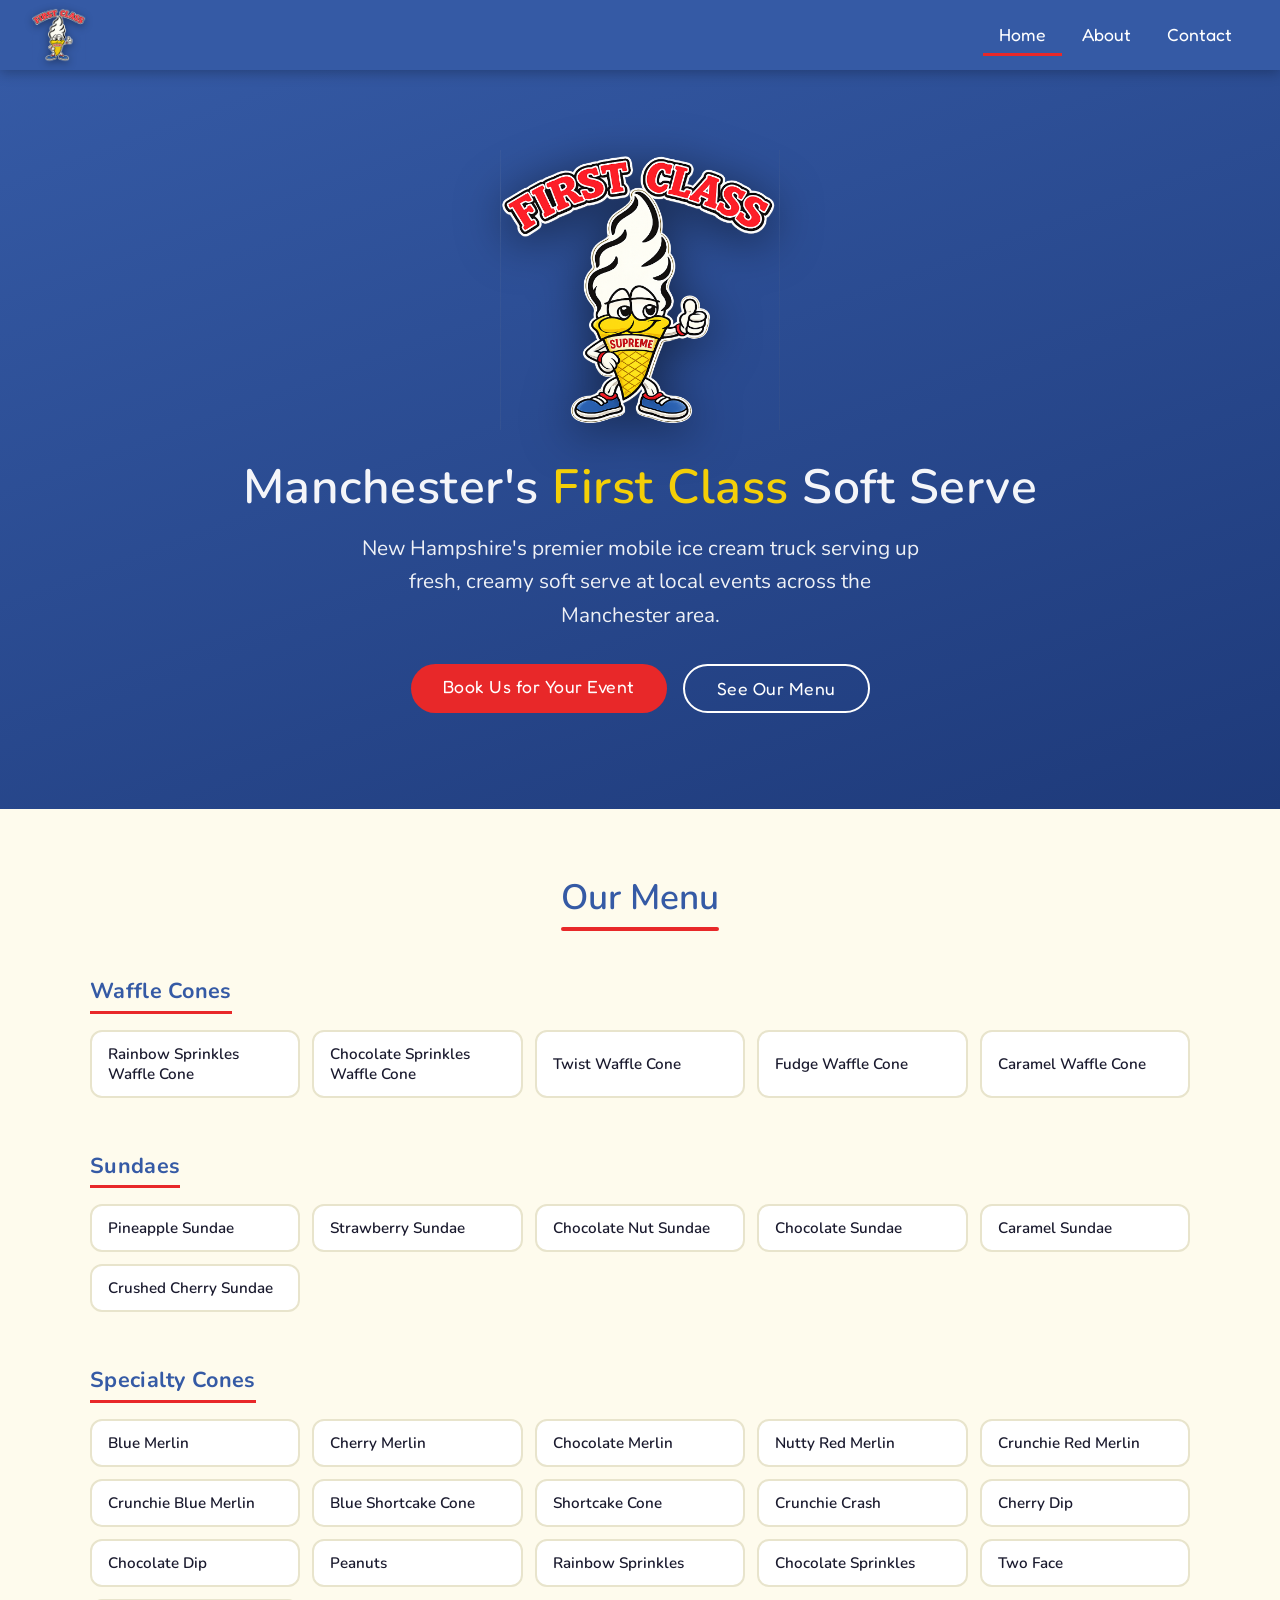
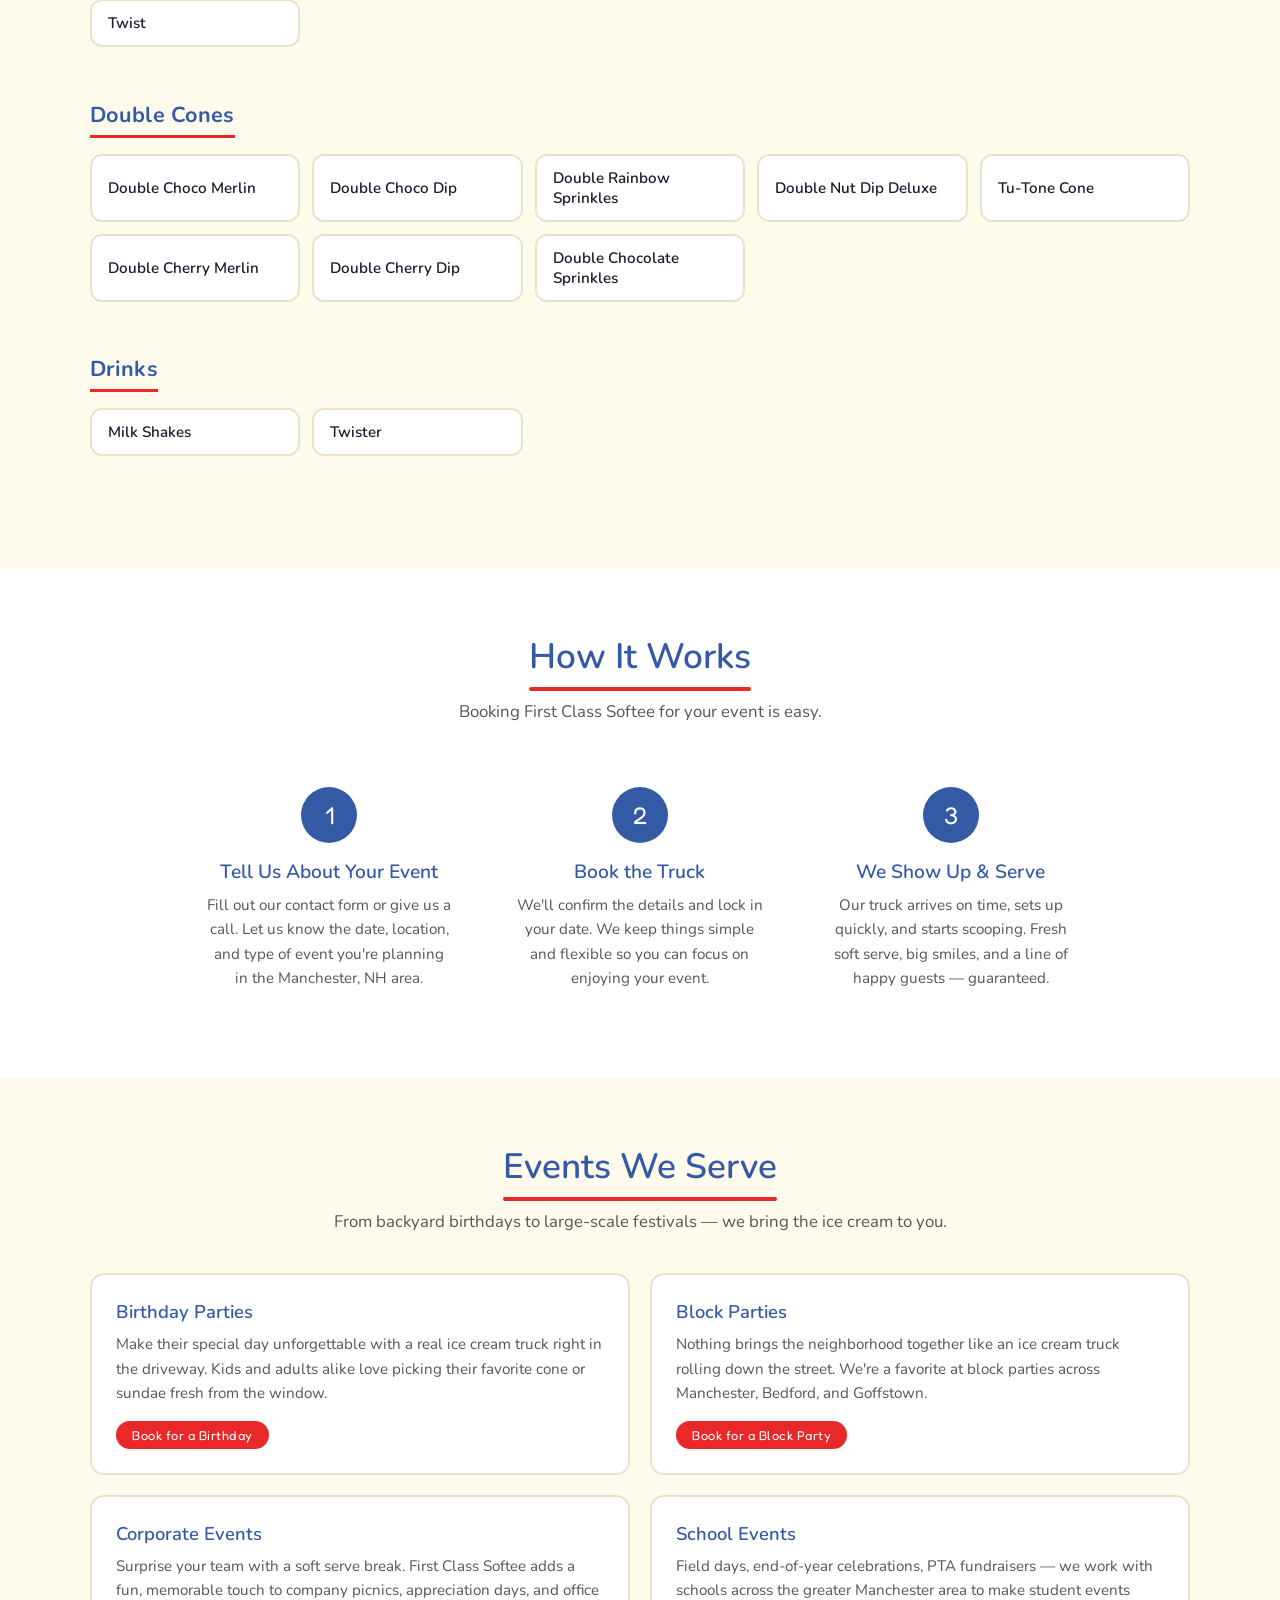
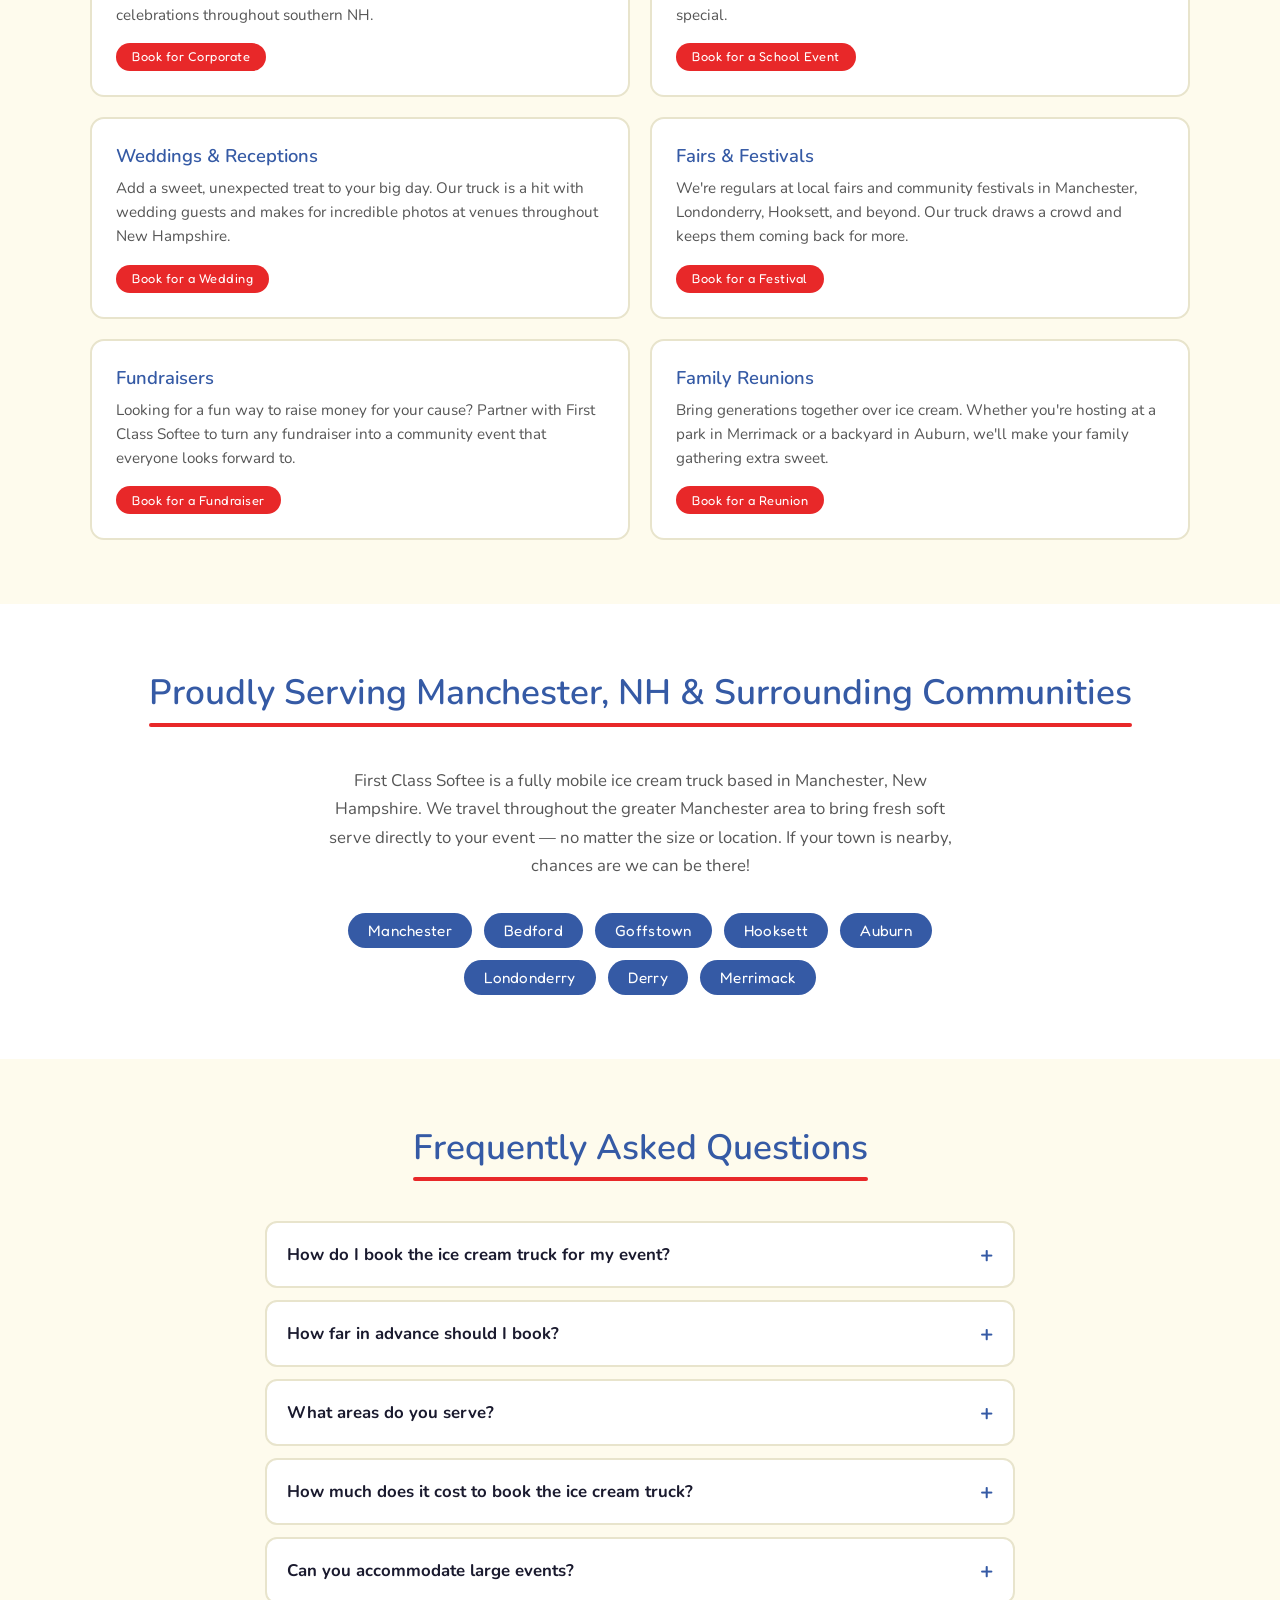
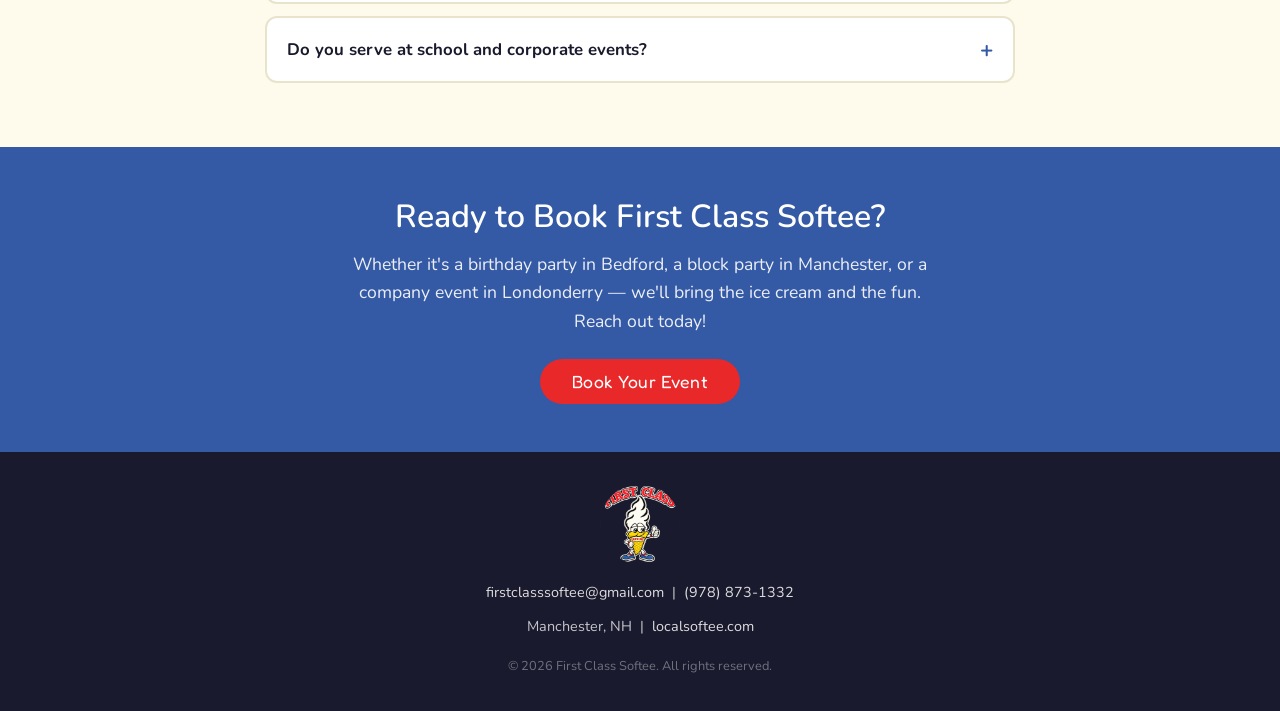
==== index.html @ a44d902f "Fixed div wave" ====
<!DOCTYPE html>
<html lang="en">
<head>
  <meta charset="UTF-8" />
  <meta name="viewport" content="width=device-width, initial-scale=1.0" />
  <title>First Class Softee | Ice Cream Truck for Events &mdash; Manchester, NH &amp; Surrounding Areas</title>
  <meta name="description" content="Book First Class Softee — Manchester NH's favorite mobile soft serve ice cream truck for birthday parties, weddings, corporate events &amp; more. Serving Manchester, Bedford, Londonderry, Hooksett, Goffstown &amp; surrounding NH communities." />

  <!-- Open Graph -->
  <meta property="og:title" content="First Class Softee | Local Ice Cream Truck — Manchester, NH" />
  <meta property="og:description" content="New Hampshire's premier mobile ice cream truck. Book us for birthdays, block parties, weddings, corporate events &amp; more across the greater Manchester area." />
  <meta property="og:image" content="UpdatedLogo.png" />
  <meta property="og:type" content="website" />

  <!-- Schema.org Structured Data -->
  <script type="application/ld+json">
  {
    "@context": "https://schema.org",
    "@type": "FoodEstablishment",
    "name": "First Class Softee",
    "description": "Mobile soft serve ice cream truck serving Manchester, NH and surrounding communities. Available for birthday parties, block parties, corporate events, weddings, school functions, fairs, and festivals.",
    "telephone": "+1-978-873-1332",
    "email": "firstclasssoftee@gmail.com",
    "url": "https://localsoftee.com",
    "image": "UpdatedLogo.png",
    "address": {
      "@type": "PostalAddress",
      "addressLocality": "Manchester",
      "addressRegion": "NH",
      "addressCountry": "US"
    },
    "areaServed": [
      { "@type": "City", "name": "Manchester, NH" },
      { "@type": "City", "name": "Bedford, NH" },
      { "@type": "City", "name": "Goffstown, NH" },
      { "@type": "City", "name": "Hooksett, NH" },
      { "@type": "City", "name": "Auburn, NH" },
      { "@type": "City", "name": "Londonderry, NH" },
      { "@type": "City", "name": "Derry, NH" },
      { "@type": "City", "name": "Merrimack, NH" }
    ],
    "servesCuisine": "Ice Cream, Soft Serve",
    "priceRange": "$$"
  }
  </script>

  <link rel="stylesheet" href="style.css" />
</head>
<body>

  <!-- NAV -->
  <nav>
    <a href="index.html" class="nav-brand">
      <img src="UpdatedLogo.png" alt="First Class Softee Logo" />
    </a>
    <ul class="nav-links">
      <li><a href="index.html" class="active">Home</a></li>
      <li><a href="about.html">About</a></li>
      <li><a href="contact.html">Contact</a></li>
    </ul>
  </nav>

  <!-- HERO -->
  <section class="hero">
    <img class="hero-logo" src="UpdatedLogo.png" alt="First Class Softee Mascot" />
    <h1>Manchester's <span>First Class</span> Soft Serve</h1>
    <p>New Hampshire's premier mobile ice cream truck serving up fresh, creamy soft serve at local events across the Manchester area.</p>
    <div class="hero-buttons">
      <a href="contact.html" class="btn btn-red">Book Us for Your Event</a>
      <a href="#menu" class="btn btn-outline">See Our Menu</a>
    </div>
  </section>


  <!-- MENU -->
  <section class="menu-section" id="menu">
    <div class="section-title">
      <h2>Our Menu</h2>
    </div>

    <div class="menu-categories">

      <!-- Waffle Cones -->
      <div class="menu-category">
        <h3>Waffle Cones</h3>
        <div class="menu-grid">
          <div class="menu-item">Rainbow Sprinkles Waffle Cone</div>
          <div class="menu-item">Chocolate Sprinkles Waffle Cone</div>
          <div class="menu-item">Twist Waffle Cone</div>
          <div class="menu-item">Fudge Waffle Cone</div>
          <div class="menu-item">Caramel Waffle Cone</div>
        </div>
      </div>

      <!-- Sundaes -->
      <div class="menu-category">
        <h3>Sundaes</h3>
        <div class="menu-grid">
          <div class="menu-item">Pineapple Sundae</div>
          <div class="menu-item">Strawberry Sundae</div>
          <div class="menu-item">Chocolate Nut Sundae</div>
          <div class="menu-item">Chocolate Sundae</div>
          <div class="menu-item">Caramel Sundae</div>
          <div class="menu-item">Crushed Cherry Sundae</div>
        </div>
      </div>

      <!-- Specialty Cones -->
      <div class="menu-category">
        <h3>Specialty Cones</h3>
        <div class="menu-grid">
          <div class="menu-item">Blue Merlin</div>
          <div class="menu-item">Cherry Merlin</div>
          <div class="menu-item">Chocolate Merlin</div>
          <div class="menu-item">Nutty Red Merlin</div>
          <div class="menu-item">Crunchie Red Merlin</div>
          <div class="menu-item">Crunchie Blue Merlin</div>
          <div class="menu-item">Blue Shortcake Cone</div>
          <div class="menu-item">Shortcake Cone</div>
          <div class="menu-item">Crunchie Crash</div>
          <div class="menu-item">Cherry Dip</div>
          <div class="menu-item">Chocolate Dip</div>
          <div class="menu-item">Peanuts</div>
          <div class="menu-item">Rainbow Sprinkles</div>
          <div class="menu-item">Chocolate Sprinkles</div>
          <div class="menu-item">Two Face</div>
          <div class="menu-item">Twist</div>
        </div>
      </div>

      <!-- Double Cones -->
      <div class="menu-category">
        <h3>Double Cones</h3>
        <div class="menu-grid">
          <div class="menu-item">Double Choco Merlin</div>
          <div class="menu-item">Double Choco Dip</div>
          <div class="menu-item">Double Rainbow Sprinkles</div>
          <div class="menu-item">Double Nut Dip Deluxe</div>
          <div class="menu-item">Tu-Tone Cone</div>
          <div class="menu-item">Double Cherry Merlin</div>
          <div class="menu-item">Double Cherry Dip</div>
          <div class="menu-item">Double Chocolate Sprinkles</div>
        </div>
      </div>

      <!-- Drinks -->
      <div class="menu-category">
        <h3>Drinks</h3>
        <div class="menu-grid">
          <div class="menu-item">Milk Shakes</div>
          <div class="menu-item">Twister</div>
        </div>
      </div>

    </div>
  </section>

  <!-- HOW IT WORKS -->
  <section class="how-it-works">
    <div class="section-title">
      <h2>How It Works</h2>
      <p>Booking First Class Softee for your event is easy.</p>
    </div>
    <div class="steps-grid">
      <div class="step">
        <div class="step-number">1</div>
        <h3>Tell Us About Your Event</h3>
        <p>Fill out our contact form or give us a call. Let us know the date, location, and type of event you're planning in the Manchester, NH area.</p>
      </div>
      <div class="step">
        <div class="step-number">2</div>
        <h3>Book the Truck</h3>
        <p>We'll confirm the details and lock in your date. We keep things simple and flexible so you can focus on enjoying your event.</p>
      </div>
      <div class="step">
        <div class="step-number">3</div>
        <h3>We Show Up &amp; Serve</h3>
        <p>Our truck arrives on time, sets up quickly, and starts scooping. Fresh soft serve, big smiles, and a line of happy guests &mdash; guaranteed.</p>
      </div>
    </div>
  </section>

  <!-- EVENTS WE SERVE -->
  <section class="events-section">
    <div class="section-title">
      <h2>Events We Serve</h2>
      <p>From backyard birthdays to large-scale festivals &mdash; we bring the ice cream to you.</p>
    </div>
    <div class="events-grid">

      <div class="event-card">
        <h3>Birthday Parties</h3>
        <p>Make their special day unforgettable with a real ice cream truck right in the driveway. Kids and adults alike love picking their favorite cone or sundae fresh from the window.</p>
        <a href="contact.html" class="btn btn-red">Book for a Birthday</a>
      </div>

      <div class="event-card">
        <h3>Block Parties</h3>
        <p>Nothing brings the neighborhood together like an ice cream truck rolling down the street. We're a favorite at block parties across Manchester, Bedford, and Goffstown.</p>
        <a href="contact.html" class="btn btn-red">Book for a Block Party</a>
      </div>

      <div class="event-card">
        <h3>Corporate Events</h3>
        <p>Surprise your team with a soft serve break. First Class Softee adds a fun, memorable touch to company picnics, appreciation days, and office celebrations throughout southern NH.</p>
        <a href="contact.html" class="btn btn-red">Book for Corporate</a>
      </div>

      <div class="event-card">
        <h3>School Events</h3>
        <p>Field days, end-of-year celebrations, PTA fundraisers &mdash; we work with schools across the greater Manchester area to make student events special.</p>
        <a href="contact.html" class="btn btn-red">Book for a School Event</a>
      </div>

      <div class="event-card">
        <h3>Weddings &amp; Receptions</h3>
        <p>Add a sweet, unexpected treat to your big day. Our truck is a hit with wedding guests and makes for incredible photos at venues throughout New Hampshire.</p>
        <a href="contact.html" class="btn btn-red">Book for a Wedding</a>
      </div>

      <div class="event-card">
        <h3>Fairs &amp; Festivals</h3>
        <p>We're regulars at local fairs and community festivals in Manchester, Londonderry, Hooksett, and beyond. Our truck draws a crowd and keeps them coming back for more.</p>
        <a href="contact.html" class="btn btn-red">Book for a Festival</a>
      </div>

      <div class="event-card">
        <h3>Fundraisers</h3>
        <p>Looking for a fun way to raise money for your cause? Partner with First Class Softee to turn any fundraiser into a community event that everyone looks forward to.</p>
        <a href="contact.html" class="btn btn-red">Book for a Fundraiser</a>
      </div>

      <div class="event-card">
        <h3>Family Reunions</h3>
        <p>Bring generations together over ice cream. Whether you're hosting at a park in Merrimack or a backyard in Auburn, we'll make your family gathering extra sweet.</p>
        <a href="contact.html" class="btn btn-red">Book for a Reunion</a>
      </div>

    </div>
  </section>

  <!-- SERVICE AREA -->
  <section class="service-area">
    <div class="section-title">
      <h2>Proudly Serving Manchester, NH &amp; Surrounding Communities</h2>
    </div>
    <p>First Class Softee is a fully mobile ice cream truck based in Manchester, New Hampshire. We travel throughout the greater Manchester area to bring fresh soft serve directly to your event &mdash; no matter the size or location. If your town is nearby, chances are we can be there!</p>
    <div class="area-badges">
      <span class="area-badge">Manchester</span>
      <span class="area-badge">Bedford</span>
      <span class="area-badge">Goffstown</span>
      <span class="area-badge">Hooksett</span>
      <span class="area-badge">Auburn</span>
      <span class="area-badge">Londonderry</span>
      <span class="area-badge">Derry</span>
      <span class="area-badge">Merrimack</span>
    </div>
  </section>

  <!-- FAQ -->
  <section class="faq-section">
    <div class="section-title">
      <h2>Frequently Asked Questions</h2>
    </div>
    <div class="faq-list">

      <div class="faq-item">
        <button class="faq-question">How do I book the ice cream truck for my event?</button>
        <div class="faq-answer">
          <p>Just fill out our <a href="contact.html">contact form</a> or call us at <a href="tel:9788731332">(978) 873-1332</a>. Let us know the date, time, location, and expected number of guests, and we'll get back to you to confirm the details. It's that easy!</p>
        </div>
      </div>

      <div class="faq-item">
        <button class="faq-question">How far in advance should I book?</button>
        <div class="faq-answer">
          <p>We recommend booking at least 2&ndash;3 weeks in advance, especially during the busy summer season. Popular dates fill up fast in the Manchester area, so the earlier you reach out, the better your chances of locking in your preferred date.</p>
        </div>
      </div>

      <div class="faq-item">
        <button class="faq-question">What areas do you serve?</button>
        <div class="faq-answer">
          <p>We're based in Manchester, NH and serve the surrounding communities including Bedford, Goffstown, Hooksett, Auburn, Londonderry, Derry, and Merrimack. If your town isn't listed, reach out anyway &mdash; we're happy to discuss travel for your event.</p>
        </div>
      </div>

      <div class="faq-item">
        <button class="faq-question">How much does it cost to book the ice cream truck?</button>
        <div class="faq-answer">
          <p>Pricing depends on the type of event, number of guests, and location. Contact us with your event details and we'll provide a clear, upfront quote. We work with all kinds of budgets and event sizes.</p>
        </div>
      </div>

      <div class="faq-item">
        <button class="faq-question">Can you accommodate large events?</button>
        <div class="faq-answer">
          <p>Absolutely! We've served everything from small backyard birthday parties to large community festivals with hundreds of guests. Let us know your expected headcount and we'll make sure everyone gets their ice cream.</p>
        </div>
      </div>

      <div class="faq-item">
        <button class="faq-question">Do you serve at school and corporate events?</button>
        <div class="faq-answer">
          <p>Yes! We love working with schools for field days, end-of-year celebrations, and fundraisers. For corporate events, we're a popular choice for company picnics, employee appreciation days, and team-building events across the greater Manchester, NH area.</p>
        </div>
      </div>

    </div>
  </section>

  <!-- INFO STRIP -->
  <div class="info-strip">
    <h2>Ready to Book First Class Softee?</h2>
    <p>Whether it's a birthday party in Bedford, a block party in Manchester, or a company event in Londonderry &mdash; we'll bring the ice cream and the fun. Reach out today!</p>
    <a href="contact.html" class="btn btn-red">Book Your Event</a>
  </div>

  <!-- FOOTER -->
  <footer>
    <img class="footer-logo" src="UpdatedLogo.png" alt="First Class Softee" />
    <p>
      <a href="mailto:firstclasssoftee@gmail.com">firstclasssoftee@gmail.com</a> &nbsp;|&nbsp;
      <a href="tel:9788731332">(978) 873-1332</a>
    </p>
    <p style="margin-top:0.5rem;">Manchester, NH &nbsp;|&nbsp; <a href="http://localsoftee.com">localsoftee.com</a></p>
    <p style="margin-top:1rem; font-size:0.8rem; opacity:0.5;">&copy; 2026 First Class Softee. All rights reserved.</p>
  </footer>

  <script>
    document.querySelectorAll('.faq-question').forEach(function(btn) {
      btn.addEventListener('click', function() {
        var item = btn.parentElement;
        item.classList.toggle('open');
      });
    });
  </script>

</body>
</html>
---- style.css ----
/* =============================================
   FIRST CLASS SOFTEE â Global Styles
   Colors: Cream #fefbed | Red #e82829 | Blue #355aa5
   ============================================= */

@import url('https://fonts.googleapis.com/css2?family=Fredoka+One&family=Nunito:wght@400;600;700;800&display=swap');

*, *::before, *::after {
  box-sizing: border-box;
  margin: 0;
  padding: 0;
}

:root {
  --cream: #fefbed;
  --red:   #e82829;
  --blue:  #355aa5;
  --dark:  #1a1a2e;
  --white: #ffffff;
}

html {
  scroll-behavior: smooth;
}

body {
  background-color: var(--cream);
  font-family: 'Nunito', sans-serif;
  color: var(--dark);
  min-height: 100vh;
  display: flex;
  flex-direction: column;
}

h1, h2, h3, .nav-brand {
  font-family: 'Nunito', sans-serif;
  font-weight: 600;
}

a {
  text-decoration: none;
  color: inherit;
}

img {
  display: block;
  max-width: 100%;
}

/* =============================================
   NAV
   ============================================= */

nav {
  position: sticky;
  top: 0;
  z-index: 100;
  background: var(--blue);
  display: flex;
  align-items: center;
  justify-content: space-between;
  padding: 0 2rem;
  height: 70px;
  box-shadow: 0 3px 12px rgba(0,0,0,0.25);
}

.nav-brand {
  display: flex;
  align-items: center;
  gap: 0.75rem;
  color: var(--white);
  font-size: 1.5rem;
  letter-spacing: 0.5px;
}

.nav-brand img {
  height: 54px;
  width: auto;
  filter: drop-shadow(0 2px 4px rgba(0,0,0,0.4));
}

.nav-links {
  display: flex;
  list-style: none;
  gap: 0.25rem;
}

.nav-links a {
  color: var(--white);
  font-family: 'Fredoka One', cursive;
  font-size: 1.1rem;
  padding: 0.5rem 1rem;
  border-bottom: 3px solid transparent;
  transition: border-color 0.2s;
}

.nav-links a:hover,
.nav-links a.active {
  border-bottom-color: var(--red);
}

/* =============================================
   HERO
   ============================================= */

.hero {
  background: linear-gradient(160deg, var(--blue) 0%, #1e3a7a 100%);
  position: relative;
  overflow: hidden;
  display: flex;
  flex-direction: column;
  align-items: center;
  justify-content: center;
  text-align: center;
  padding: 5rem 2rem 6rem;
  color: var(--white);
}


.hero-logo {
  width: min(280px, 60vw);
  filter: drop-shadow(0 8px 24px rgba(0,0,0,0.5));
  margin-bottom: 1.5rem;
  position: relative;
  z-index: 1;
  animation: float 3.5s ease-in-out infinite;
}

@keyframes float {
  0%, 100% { transform: translateY(0); }
  50%       { transform: translateY(-12px); }
}

.hero h1 {
  font-size: clamp(1.8rem, 5vw, 3rem);
  letter-spacing: 0.5px;
  margin-bottom: 0.75rem;
  position: relative;
  z-index: 1;
  opacity: 0.95;
}

.hero h1 span {
  color: #ffd700;
}

.hero p {
  font-size: clamp(1rem, 2.5vw, 1.3rem);
  max-width: 560px;
  line-height: 1.6;
  opacity: 0.92;
  margin-bottom: 2rem;
  position: relative;
  z-index: 1;
}

.hero-buttons {
  display: flex;
  gap: 1rem;
  flex-wrap: wrap;
  justify-content: center;
  position: relative;
  z-index: 1;
}

.btn {
  display: inline-block;
  font-family: 'Fredoka One', cursive;
  font-size: 1.1rem;
  padding: 0.75rem 2rem;
  border-radius: 50px;
  border: none;
  cursor: pointer;
  transition: transform 0.15s, box-shadow 0.15s;
  letter-spacing: 0.5px;
}

.btn:hover {
  transform: translateY(-2px);
  box-shadow: 0 6px 20px rgba(0,0,0,0.25);
}

.btn-red {
  background: var(--red);
  color: var(--white);
}

.btn-outline {
  background: transparent;
  color: var(--white);
  border: 2.5px solid var(--white);
}

.btn-outline:hover {
  background: rgba(255,255,255,0.15);
}

/* Wave divider */
.wave {
  display: block;
  width: 100%;
  overflow: hidden;
  line-height: 0;
  margin-top: -1px;
}

.wave svg {
  display: block;
  width: 100%;
  height: 60px;
}

/* =============================================
   SECTION TITLES
   ============================================= */

.section-title {
  text-align: center;
  margin-bottom: 2.5rem;
}

.section-title h2 {
  font-size: clamp(1.6rem, 3.5vw, 2.2rem);
  color: var(--blue);
  display: inline-block;
  position: relative;
}

.section-title h2::after {
  content: '';
  display: block;
  height: 4px;
  border-radius: 2px;
  background: var(--red);
  margin-top: 0.4rem;
}

.section-title p {
  color: #555;
  margin-top: 0.6rem;
  font-size: 1.05rem;
}

/* =============================================
   MENU SECTION
   ============================================= */

.menu-section {
  padding: 4rem 2rem;
  background: var(--cream);
}

.menu-categories {
  max-width: 1100px;
  margin: 0 auto;
}

.menu-category {
  margin-bottom: 3rem;
}

.menu-category h3 {
  font-family: 'Nunito', sans-serif;
  font-weight: 700;
  font-size: 1.35rem;
  color: var(--blue);
  display: inline-block;
  padding: 0.3rem 0;
  margin-bottom: 1rem;
  letter-spacing: 0.3px;
  border-bottom: 3px solid var(--red);
}

.menu-grid {
  display: grid;
  grid-template-columns: repeat(auto-fill, minmax(180px, 1fr));
  gap: 0.75rem;
}

.menu-item {
  background: var(--white);
  border: 2px solid #e8e4cc;
  border-radius: 12px;
  padding: 0.75rem 1rem;
  font-weight: 600;
  font-size: 0.95rem;
  color: var(--dark);
  transition: border-color 0.2s, transform 0.2s;
  display: flex;
  align-items: center;
  gap: 0.5rem;
}

.menu-item:hover {
  border-color: var(--blue);
  transform: translateY(-2px);
}


/* =============================================
   INFO STRIP
   ============================================= */

.info-strip {
  background: var(--blue);
  color: var(--white);
  text-align: center;
  padding: 3rem 2rem;
}

.info-strip h2 {
  font-size: clamp(1.4rem, 3.5vw, 2rem);
  font-weight: 600;
  margin-bottom: 0.75rem;
}

.info-strip p {
  font-size: 1.1rem;
  opacity: 0.9;
  max-width: 600px;
  margin: 0 auto 1.5rem;
  line-height: 1.6;
}

/* =============================================
   ABOUT PAGE
   ============================================= */

.page-hero {
  background: linear-gradient(135deg, var(--blue) 0%, #1e3a7a 100%);
  color: var(--white);
  text-align: center;
  padding: 4rem 2rem 5rem;
  position: relative;
  overflow: hidden;
}


.page-hero h1 {
  font-size: clamp(1.8rem, 4.5vw, 2.6rem);
  font-weight: 600;
  position: relative;
  z-index: 1;
}

.page-hero p {
  font-size: 1.1rem;
  opacity: 0.88;
  margin-top: 0.5rem;
  position: relative;
  z-index: 1;
}

.about-section {
  padding: 4rem 2rem;
  max-width: 900px;
  margin: 0 auto;
}

.about-grid {
  display: grid;
  grid-template-columns: 1fr 1fr;
  gap: 3rem;
  align-items: start;
}

.about-text h2 {
  font-size: 2rem;
  color: var(--blue);
  margin-bottom: 1rem;
}

.about-text p {
  line-height: 1.8;
  color: #444;
  margin-bottom: 1rem;
  font-size: 1.05rem;
}

.about-mascot {
  display: flex;
  flex-direction: column;
  align-items: center;
  gap: 1rem;
}

.about-mascot img {
  width: 220px;
  filter: drop-shadow(0 8px 20px rgba(0,0,0,0.15));
}

.badge-list {
  list-style: none;
  display: flex;
  flex-direction: column;
  gap: 0.75rem;
  width: 100%;
}

.badge-list li {
  padding: 0.3rem 0;
  font-weight: 600;
  font-size: 0.95rem;
  color: #444;
}

/* =============================================
   CONTACT PAGE
   ============================================= */

.contact-section {
  padding: 4rem 2rem;
  max-width: 700px;
  margin: 0 auto;
}

.contact-info-cards {
  display: grid;
  grid-template-columns: repeat(auto-fill, minmax(200px, 1fr));
  gap: 1rem;
  margin-bottom: 3rem;
}

.info-card {
  background: var(--white);
  border: 2px solid #e8e4cc;
  border-radius: 14px;
  padding: 1.25rem 1rem;
  text-align: center;
  transition: border-color 0.2s;
}

.info-card:hover {
  border-color: var(--blue);
}

.info-card .icon {
  display: flex;
  justify-content: center;
  margin-bottom: 0.5rem;
}

.info-card .icon svg {
  width: 28px;
  height: 28px;
  stroke: var(--blue);
}

.info-card h3 {
  font-family: 'Fredoka One', cursive;
  color: var(--blue);
  font-size: 1.1rem;
  margin-bottom: 0.25rem;
}

.info-card p, .info-card a {
  font-size: 0.95rem;
  color: #444;
  word-break: break-all;
}

.info-card a:hover {
  color: var(--red);
}

/* Form */

.contact-form-wrapper h2 {
  font-size: 1.8rem;
  color: var(--blue);
  margin-bottom: 0.25rem;
}

.contact-form-wrapper > p {
  color: #555;
  margin-bottom: 1.5rem;
}

.contact-form {
  display: flex;
  flex-direction: column;
  gap: 1rem;
}

.form-row {
  display: grid;
  grid-template-columns: 1fr 1fr;
  gap: 1rem;
}

.form-group {
  display: flex;
  flex-direction: column;
  gap: 0.35rem;
}

.form-group label {
  font-weight: 600;
  font-size: 0.9rem;
  color: var(--dark);
}

.form-group input,
.form-group select,
.form-group textarea {
  font-family: 'Nunito', sans-serif;
  font-size: 1rem;
  padding: 0.7rem 1rem;
  border: 2px solid #ddd;
  border-radius: 10px;
  background: var(--white);
  color: var(--dark);
  outline: none;
  transition: border-color 0.2s;
  width: 100%;
}

.form-group input:focus,
.form-group select:focus,
.form-group textarea:focus {
  border-color: var(--blue);
}

.form-group textarea {
  resize: vertical;
  min-height: 130px;
}

.btn-submit {
  background: var(--red);
  color: var(--white);
  font-family: 'Fredoka One', cursive;
  font-size: 1.2rem;
  padding: 0.85rem;
  border: none;
  border-radius: 50px;
  cursor: pointer;
  transition: background 0.2s, transform 0.15s;
  margin-top: 0.5rem;
}

.btn-submit:hover {
  background: #c41f20;
  transform: translateY(-2px);
}

.form-success {
  display: none;
  background: #d4edda;
  border: 2px solid #28a745;
  border-radius: 12px;
  padding: 1.25rem;
  text-align: center;
  color: #155724;
  font-weight: 600;
  font-size: 1.05rem;
  margin-top: 1rem;
}

/* =============================================
   HOW IT WORKS
   ============================================= */

.how-it-works {
  padding: 4rem 2rem;
  background: var(--white);
}

.steps-grid {
  display: grid;
  grid-template-columns: repeat(3, 1fr);
  gap: 2rem;
  max-width: 900px;
  margin: 0 auto;
}

.step {
  text-align: center;
  padding: 1.5rem 1rem;
}

.step-number {
  display: inline-flex;
  align-items: center;
  justify-content: center;
  width: 56px;
  height: 56px;
  border-radius: 50%;
  background: var(--blue);
  color: var(--white);
  font-family: 'Fredoka One', cursive;
  font-size: 1.5rem;
  margin-bottom: 1rem;
}

.step h3 {
  font-size: 1.2rem;
  color: var(--blue);
  margin-bottom: 0.5rem;
}

.step p {
  font-size: 0.95rem;
  color: #555;
  line-height: 1.6;
}

/* =============================================
   EVENTS WE SERVE
   ============================================= */

.events-section {
  padding: 4rem 2rem;
  background: var(--cream);
}

.events-grid {
  display: grid;
  grid-template-columns: repeat(2, 1fr);
  gap: 1.25rem;
  max-width: 1100px;
  margin: 0 auto;
}

.event-card {
  background: var(--white);
  border: 2px solid #e8e4cc;
  border-radius: 14px;
  padding: 1.5rem;
  transition: border-color 0.2s, transform 0.2s;
}

.event-card:hover {
  border-color: var(--blue);
  transform: translateY(-3px);
}

.event-card h3 {
  font-size: 1.15rem;
  color: var(--blue);
  margin-bottom: 0.5rem;
}

.event-card p {
  font-size: 0.95rem;
  color: #555;
  line-height: 1.6;
  margin-bottom: 1rem;
}

.event-card .btn {
  font-size: 0.8rem;
  padding: 0.4rem 1rem;
}

/* =============================================
   SERVICE AREA
   ============================================= */

.service-area {
  padding: 4rem 2rem;
  background: var(--white);
  text-align: center;
}

.service-area > p {
  max-width: 650px;
  margin: 0 auto 2rem;
  font-size: 1.05rem;
  color: #555;
  line-height: 1.7;
}

.area-badges {
  display: flex;
  flex-wrap: wrap;
  justify-content: center;
  gap: 0.75rem;
  max-width: 700px;
  margin: 0 auto;
}

.area-badge {
  background: var(--blue);
  color: var(--white);
  font-family: 'Fredoka One', cursive;
  font-size: 0.95rem;
  padding: 0.5rem 1.25rem;
  border-radius: 50px;
  letter-spacing: 0.3px;
}

/* =============================================
   FAQ SECTION
   ============================================= */

.faq-section {
  padding: 4rem 2rem;
  background: var(--cream);
}

.faq-list {
  max-width: 750px;
  margin: 0 auto;
  display: flex;
  flex-direction: column;
  gap: 0.75rem;
}

.faq-item {
  background: var(--white);
  border: 2px solid #e8e4cc;
  border-radius: 12px;
  overflow: hidden;
  transition: border-color 0.2s;
}

.faq-item:hover {
  border-color: var(--blue);
}

.faq-question {
  display: flex;
  align-items: center;
  justify-content: space-between;
  padding: 1rem 1.25rem;
  cursor: pointer;
  font-weight: 700;
  font-size: 1.05rem;
  color: var(--dark);
  background: none;
  border: none;
  width: 100%;
  text-align: left;
  font-family: 'Nunito', sans-serif;
}

.faq-question::after {
  content: '+';
  font-size: 1.4rem;
  font-weight: 700;
  color: var(--blue);
  transition: transform 0.2s;
  flex-shrink: 0;
  margin-left: 1rem;
}

.faq-item.open .faq-question::after {
  content: '\2212';
}

.faq-answer {
  max-height: 0;
  overflow: hidden;
  transition: max-height 0.3s ease, padding 0.3s ease;
}

.faq-item.open .faq-answer {
  max-height: 300px;
}

.faq-answer p {
  padding: 0 1.25rem 1.25rem;
  font-size: 0.95rem;
  color: #555;
  line-height: 1.7;
}

/* =============================================
   VALUES GRID (About page)
   ============================================= */

.values-section {
  padding: 4rem 2rem;
  background: var(--white);
}

.values-grid {
  display: grid;
  grid-template-columns: repeat(auto-fill, minmax(220px, 1fr));
  gap: 1.25rem;
  max-width: 1000px;
  margin: 0 auto;
}

.value-card {
  background: var(--cream);
  border: 2px solid #e8e4cc;
  border-radius: 14px;
  padding: 1.5rem;
  text-align: center;
  transition: border-color 0.2s;
}

.value-card:hover {
  border-color: var(--blue);
}

.value-card h3 {
  font-size: 1.1rem;
  color: var(--blue);
  margin-bottom: 0.5rem;
}

.value-card p {
  font-size: 0.95rem;
  color: #555;
  line-height: 1.6;
}

/* =============================================
   FOOTER
   ============================================= */

footer {
  margin-top: auto;
  background: var(--dark);
  color: rgba(255,255,255,0.75);
  text-align: center;
  padding: 2rem 1.5rem;
  font-size: 0.9rem;
  line-height: 1.8;
}

footer a {
  color: rgba(255,255,255,0.85);
}

footer a:hover {
  color: var(--white);
}

footer .footer-logo {
  height: 80px;
  width: 80px;
  margin: 0 auto 1rem;
  border-radius: 50%;
  object-fit: cover;
}

/* =============================================
   RESPONSIVE
   ============================================= */

@media (max-width: 650px) {
  .nav-links a { font-size: 0.95rem; padding: 0.4rem 0.7rem; }
  .about-grid  { grid-template-columns: 1fr; }
  .form-row    { grid-template-columns: 1fr; }
  .about-mascot { order: -1; }
  .steps-grid  { grid-template-columns: 1fr; gap: 1rem; }
  .events-grid { grid-template-columns: 1fr; }
  .values-grid { grid-template-columns: 1fr; }
}
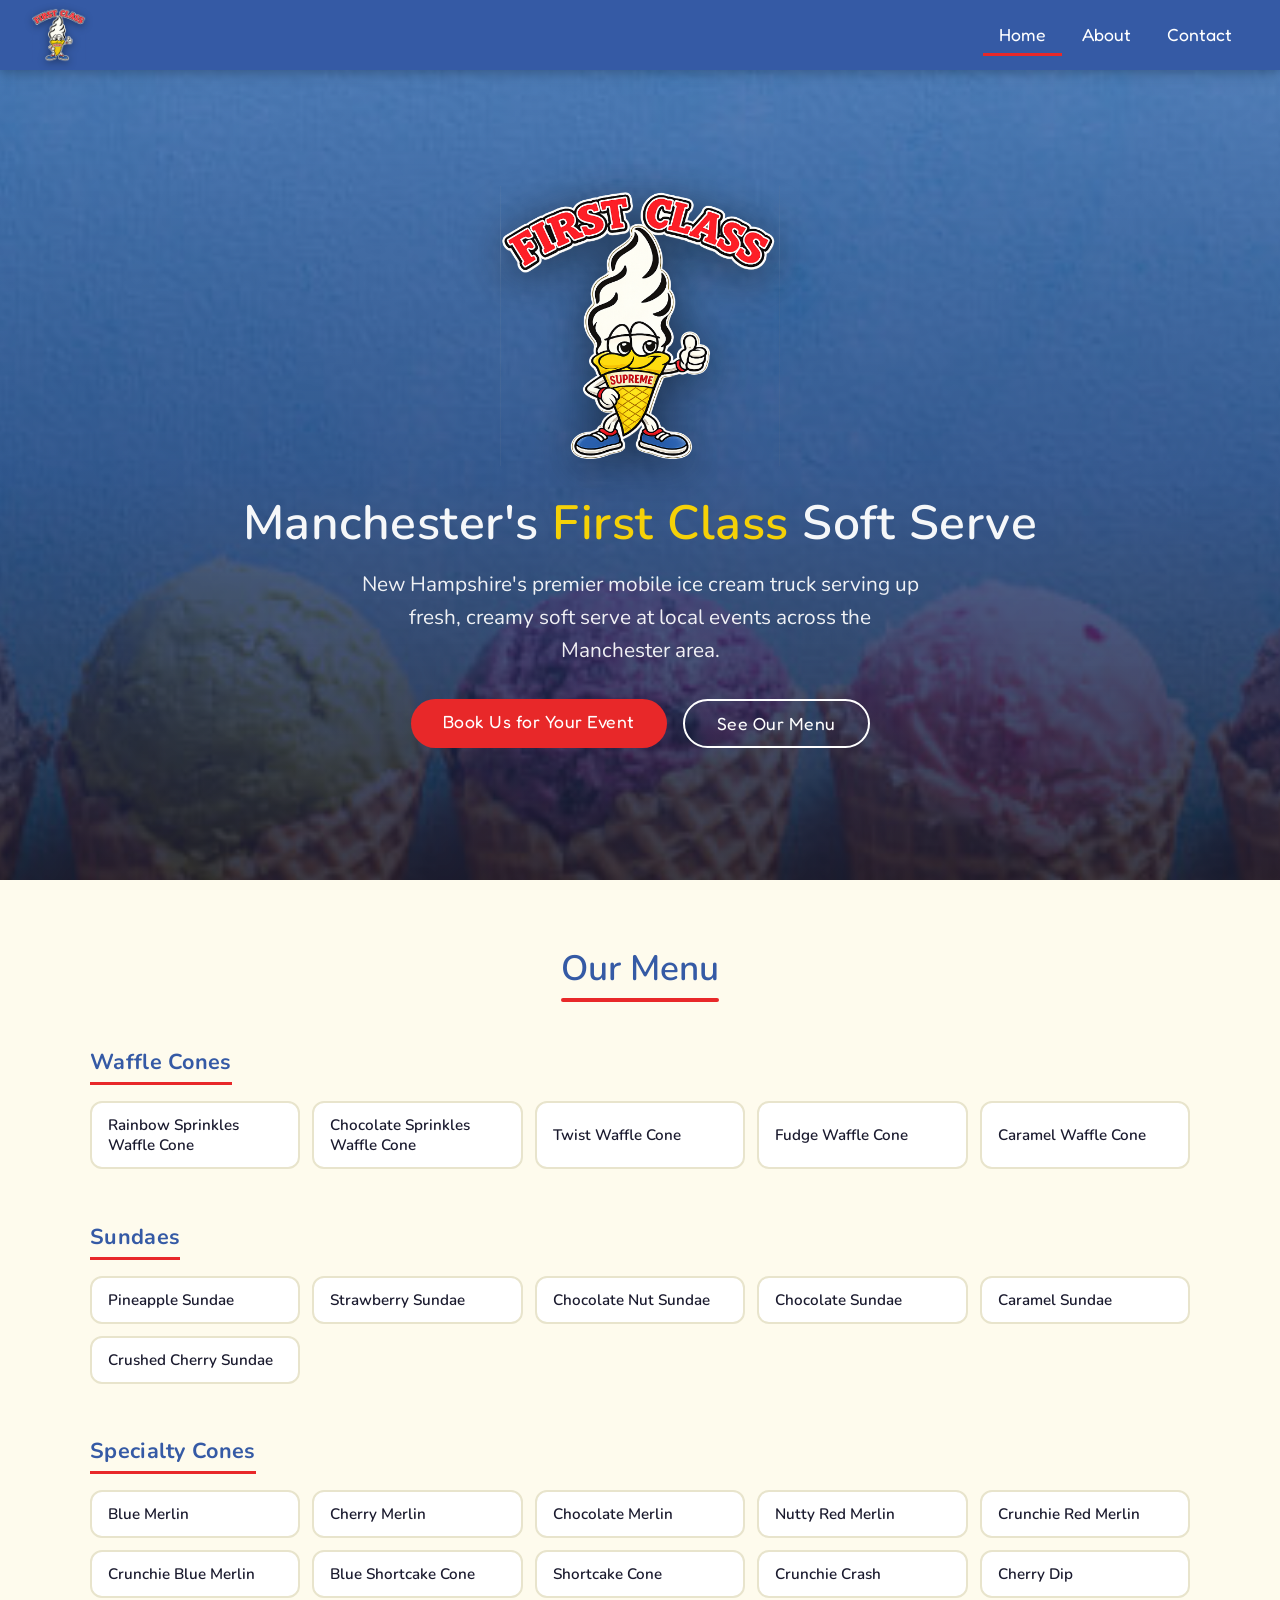
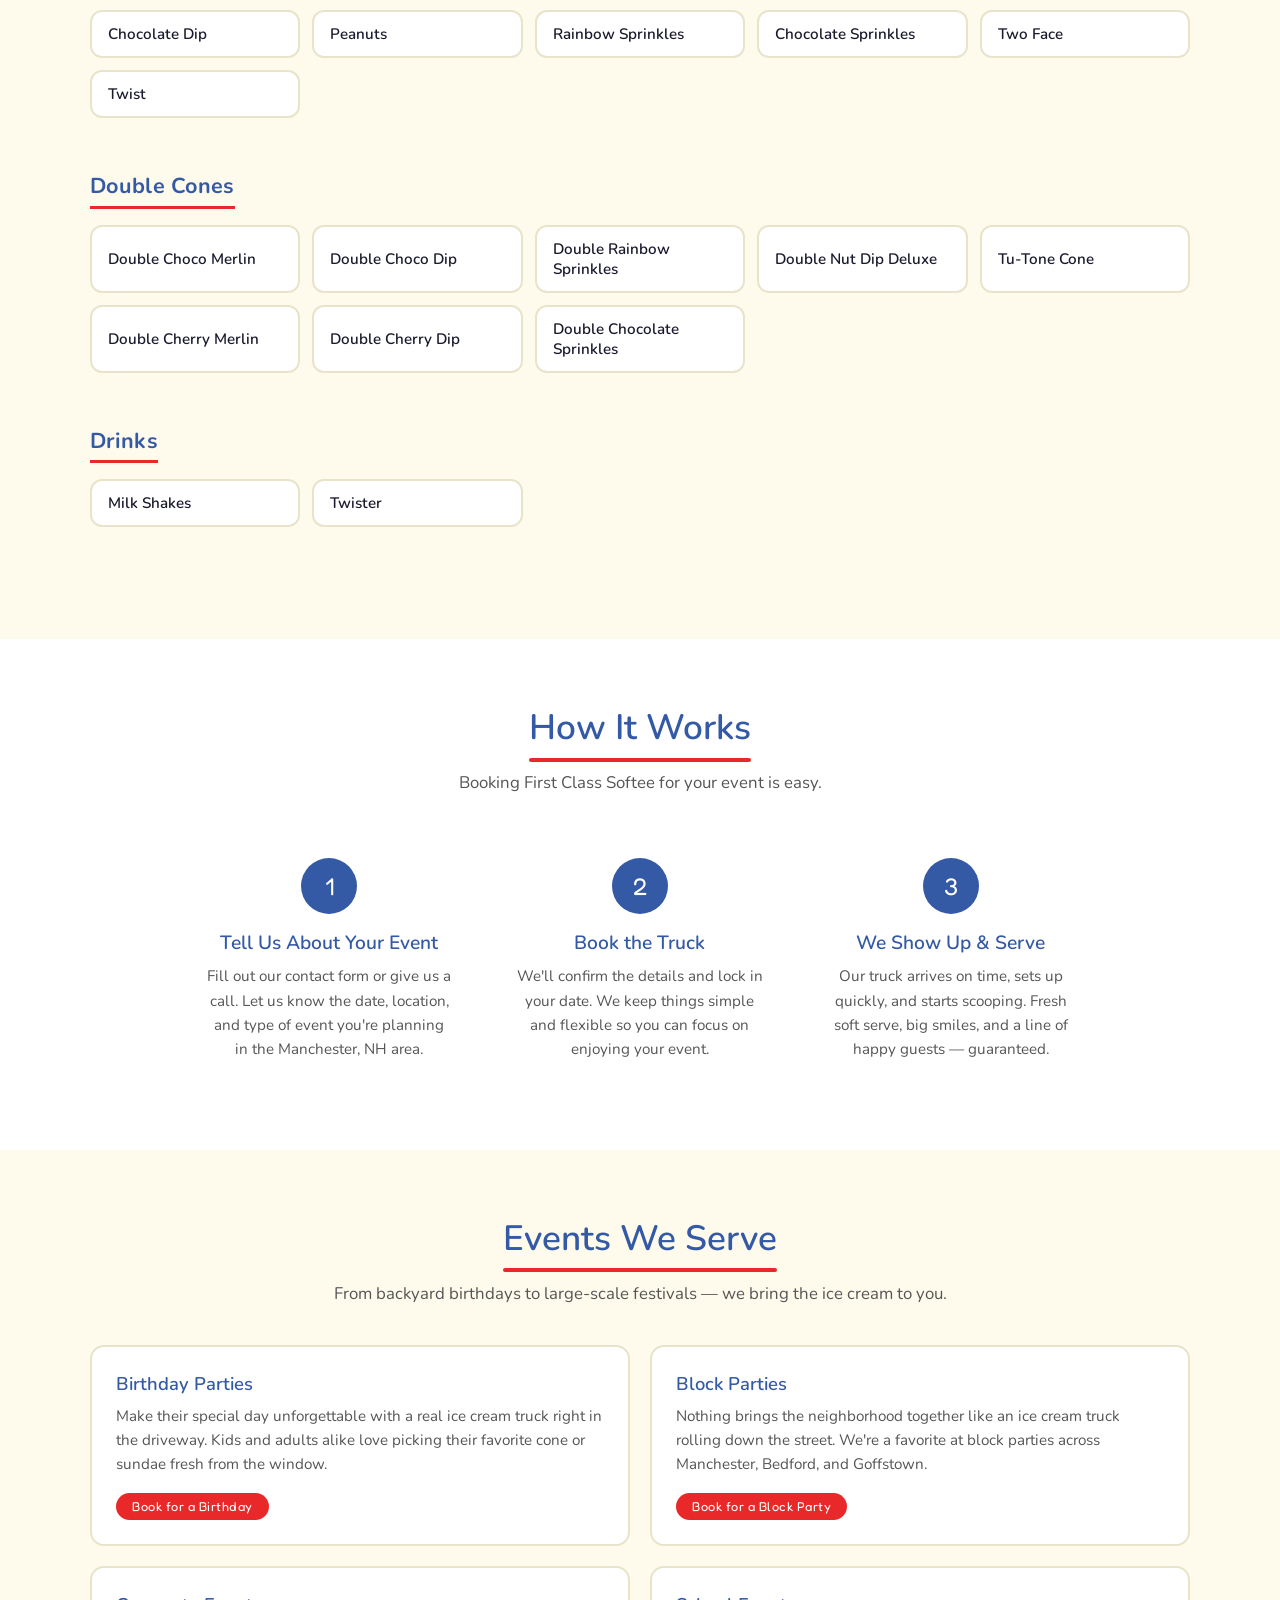
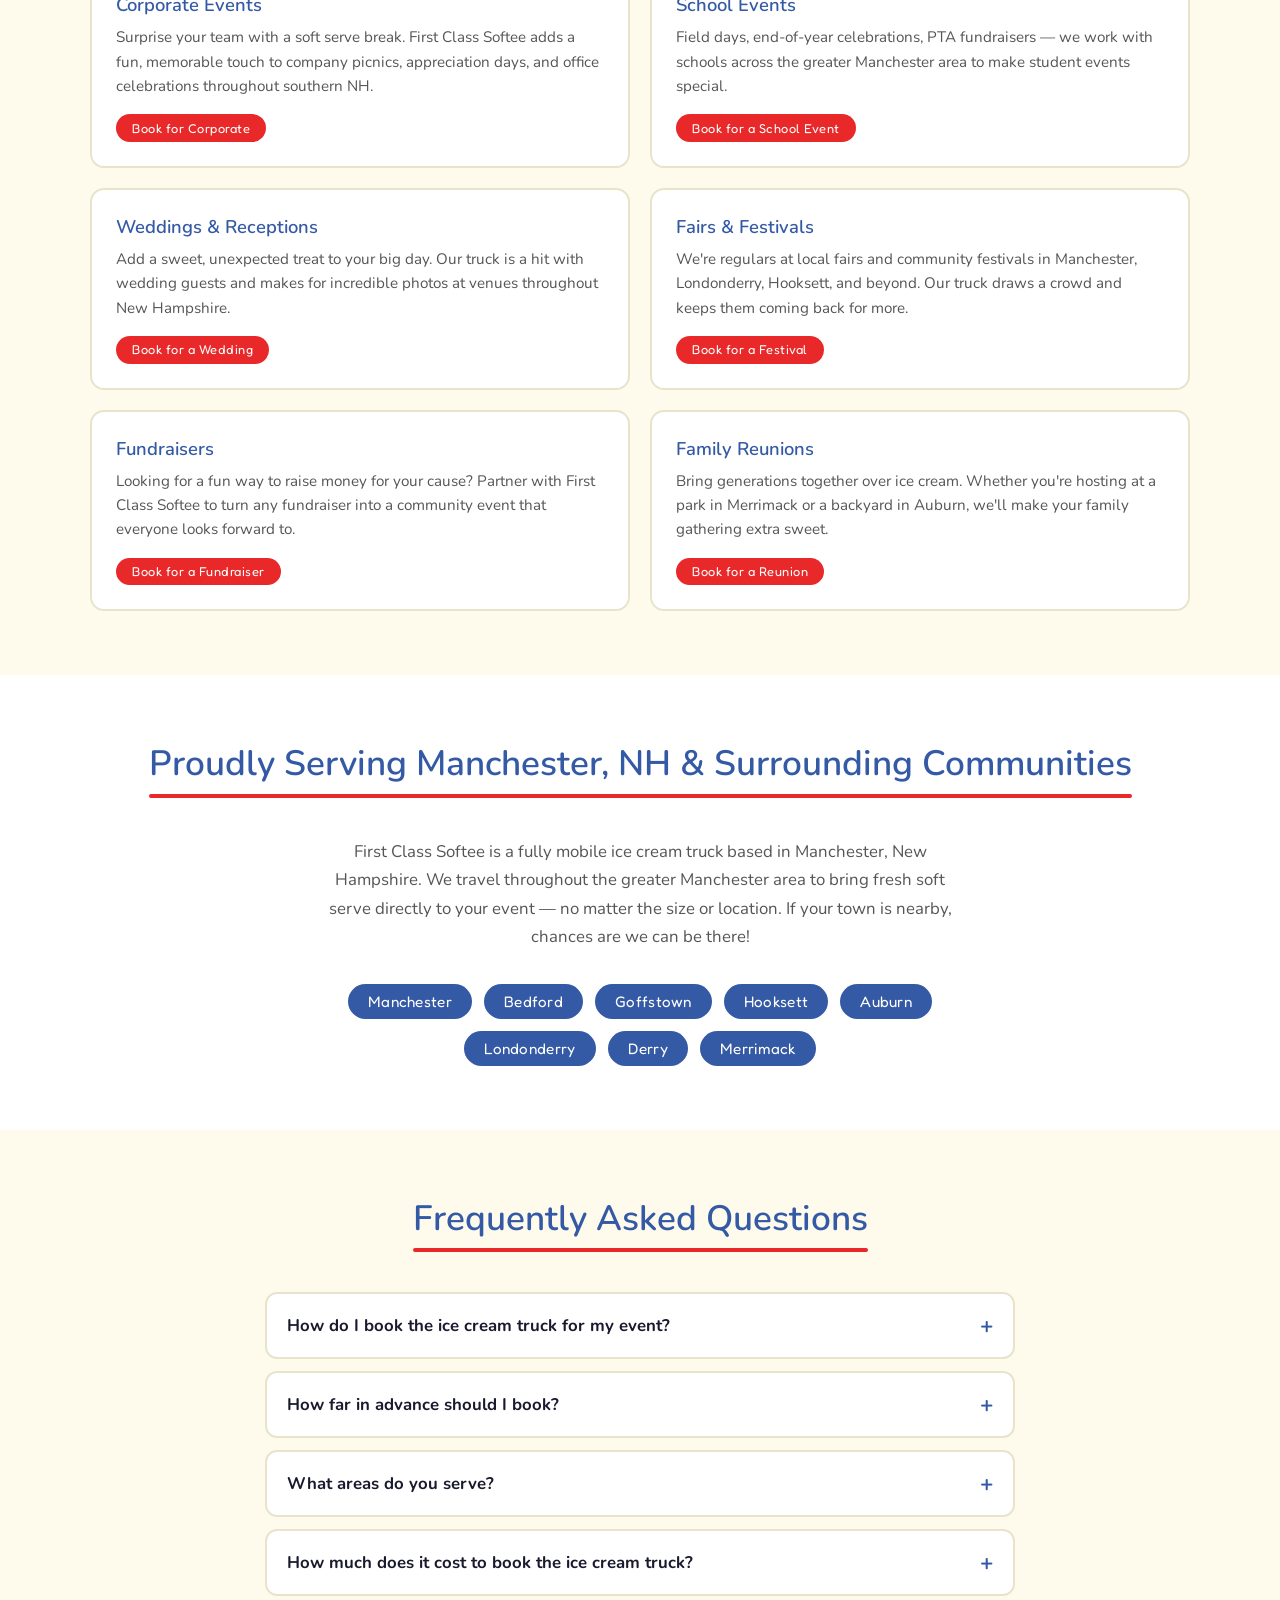
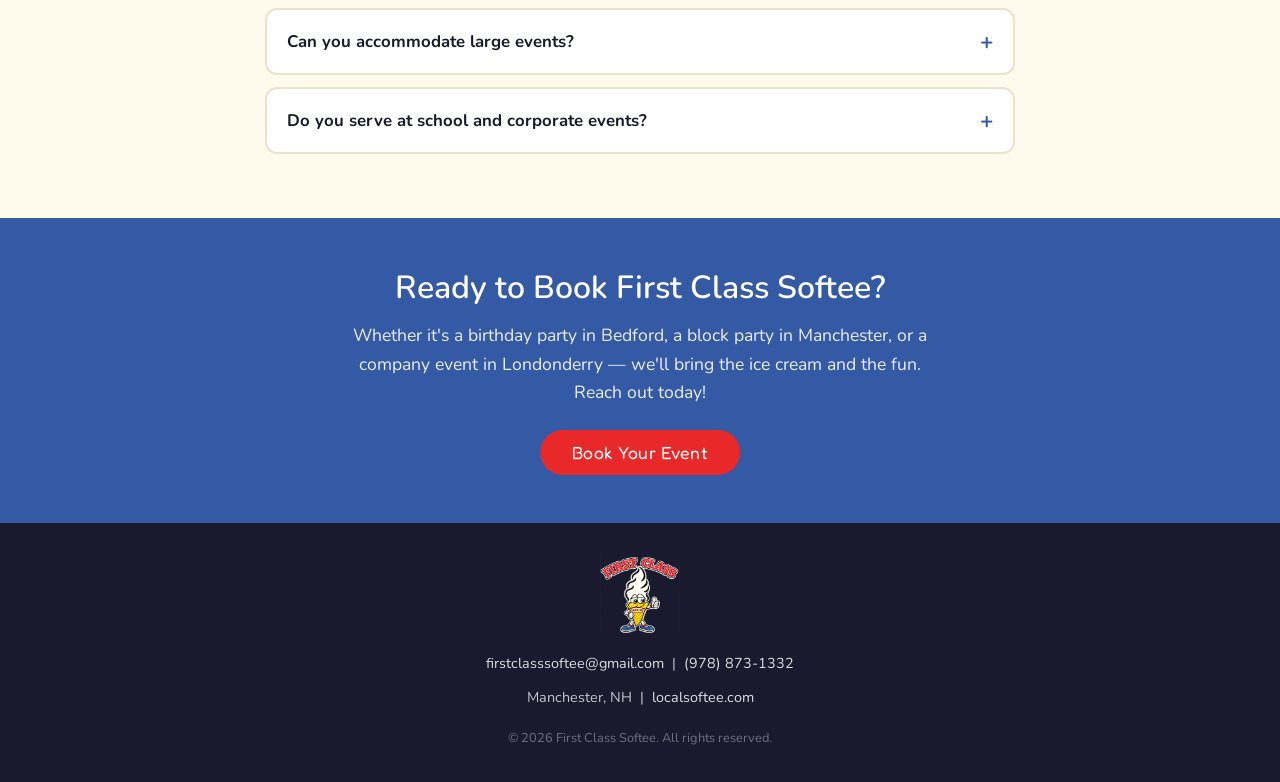
==== commit 8582867b: "parralax backround animation and hero image" ====
--- a/index.html
+++ b/index.html
@@ -62,6 +62,8 @@
 
   <!-- HERO -->
   <section class="hero">
+    <div class="hero-bg" style="background-image:url('ice-cream-hero.jpg')"></div>
+    <div class="hero-overlay"></div>
     <img class="hero-logo" src="UpdatedLogo.png" alt="First Class Softee Mascot" />
     <h1>Manchester's <span>First Class</span> Soft Serve</h1>
     <p>New Hampshire's premier mobile ice cream truck serving up fresh, creamy soft serve at local events across the Manchester area.</p>
@@ -334,6 +336,23 @@
         item.classList.toggle('open');
       });
     });
+
+    /* Fluid vertical parallax for hero background */
+    (function() {
+      var heroBg = document.querySelector('.hero-bg');
+      if (!heroBg) return;
+      var ticking = false;
+      window.addEventListener('scroll', function() {
+        if (!ticking) {
+          window.requestAnimationFrame(function() {
+            var scrollY = window.pageYOffset;
+            heroBg.style.transform = 'translate3d(0,' + (scrollY * 0.45) + 'px,0) scale(1.15)';
+            ticking = false;
+          });
+          ticking = true;
+        }
+      });
+    })();
   </script>
 
 </body>
--- a/style.css
+++ b/style.css
@@ -104,7 +104,6 @@
    ============================================= */
 
 .hero {
-  background: linear-gradient(160deg, var(--blue) 0%, #1e3a7a 100%);
   position: relative;
   overflow: hidden;
   display: flex;
@@ -114,8 +113,31 @@
   text-align: center;
   padding: 5rem 2rem 6rem;
   color: var(--white);
-}
-
+  min-height: 90vh;
+}
+
+.hero-bg {
+  position: absolute;
+  inset: -15% 0;
+  background-size: cover;
+  background-position: center;
+  background-repeat: no-repeat;
+  will-change: transform;
+  transform: scale(1.15);
+  z-index: 0;
+}
+
+.hero-overlay {
+  position: absolute;
+  inset: 0;
+  background: linear-gradient(
+    180deg,
+    rgba(53, 90, 165, 0.72) 0%,
+    rgba(30, 58, 122, 0.78) 50%,
+    rgba(26, 26, 46, 0.85) 100%
+  );
+  z-index: 0;
+}
 
 .hero-logo {
   width: min(280px, 60vw);
@@ -832,10 +854,8 @@
 
 footer .footer-logo {
   height: 80px;
-  width: 80px;
   margin: 0 auto 1rem;
-  border-radius: 50%;
-  object-fit: cover;
+  object-fit: contain;
 }
 
 /* =============================================
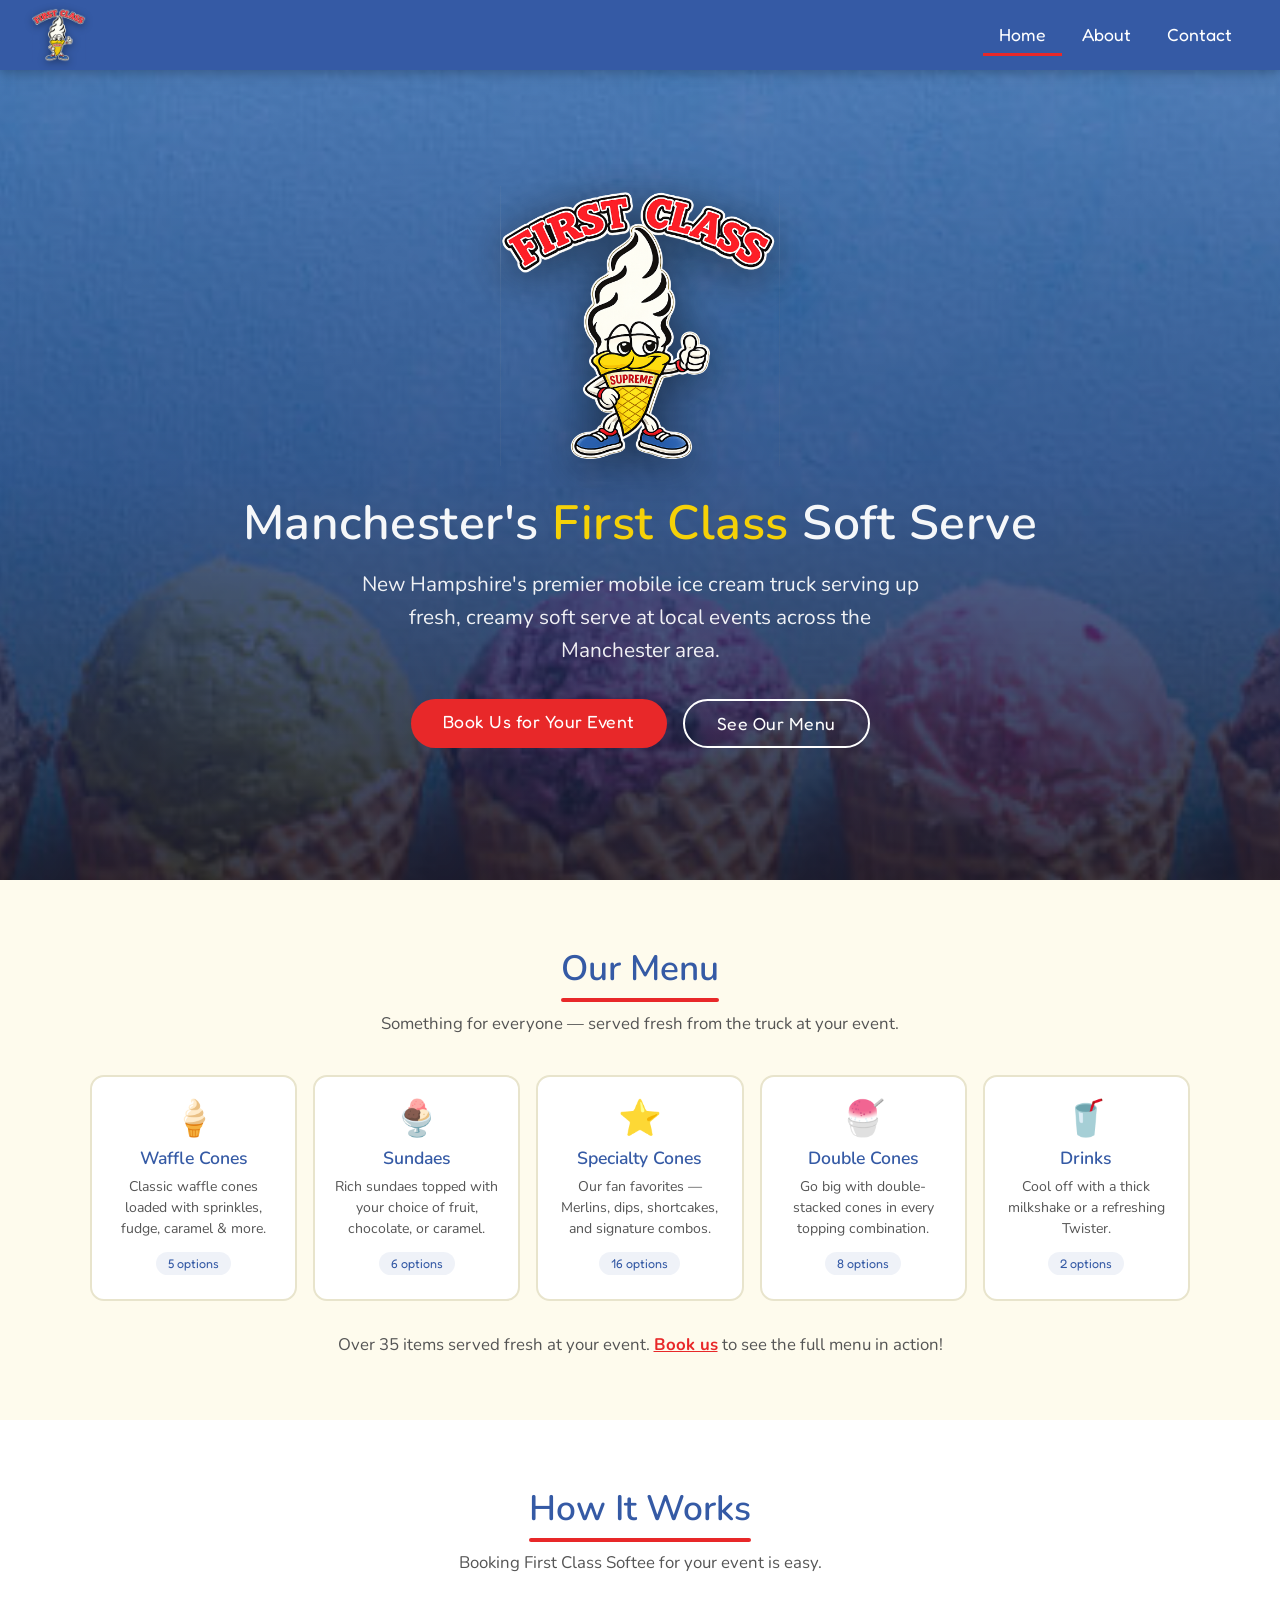
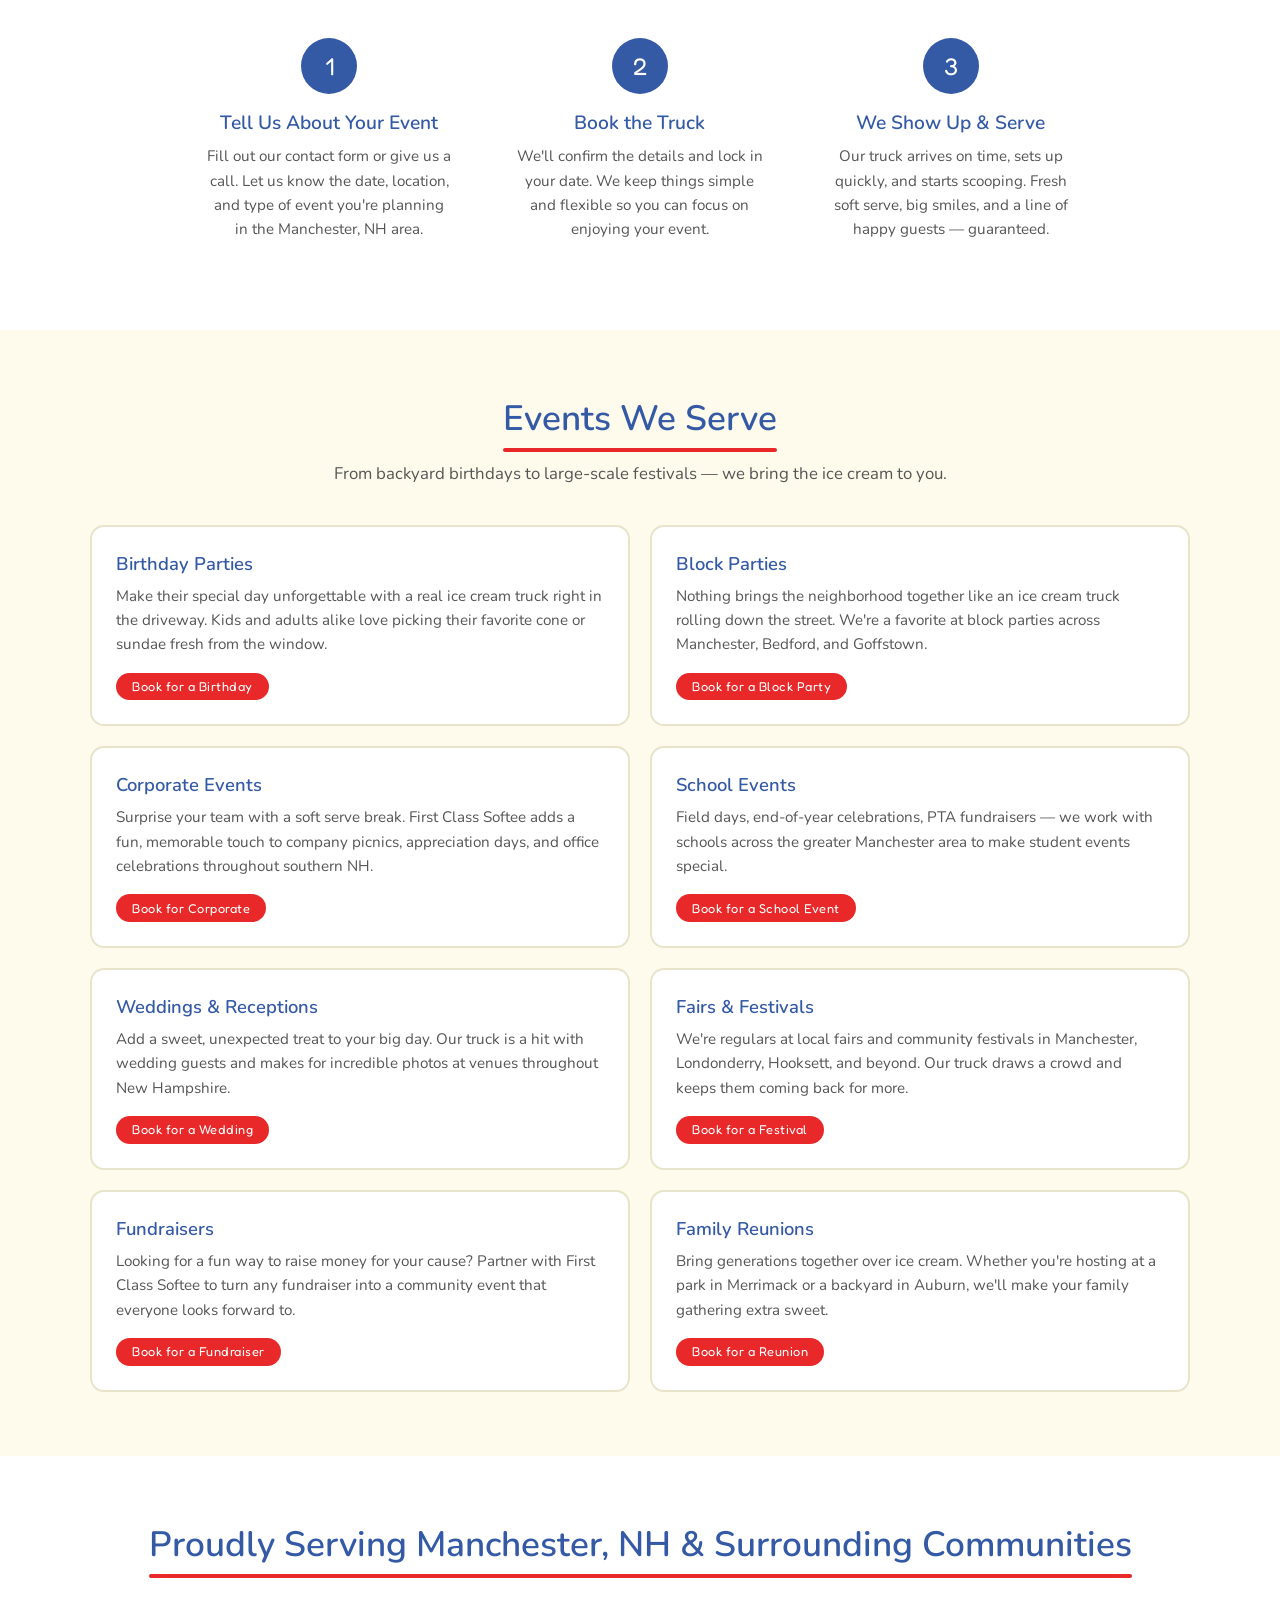
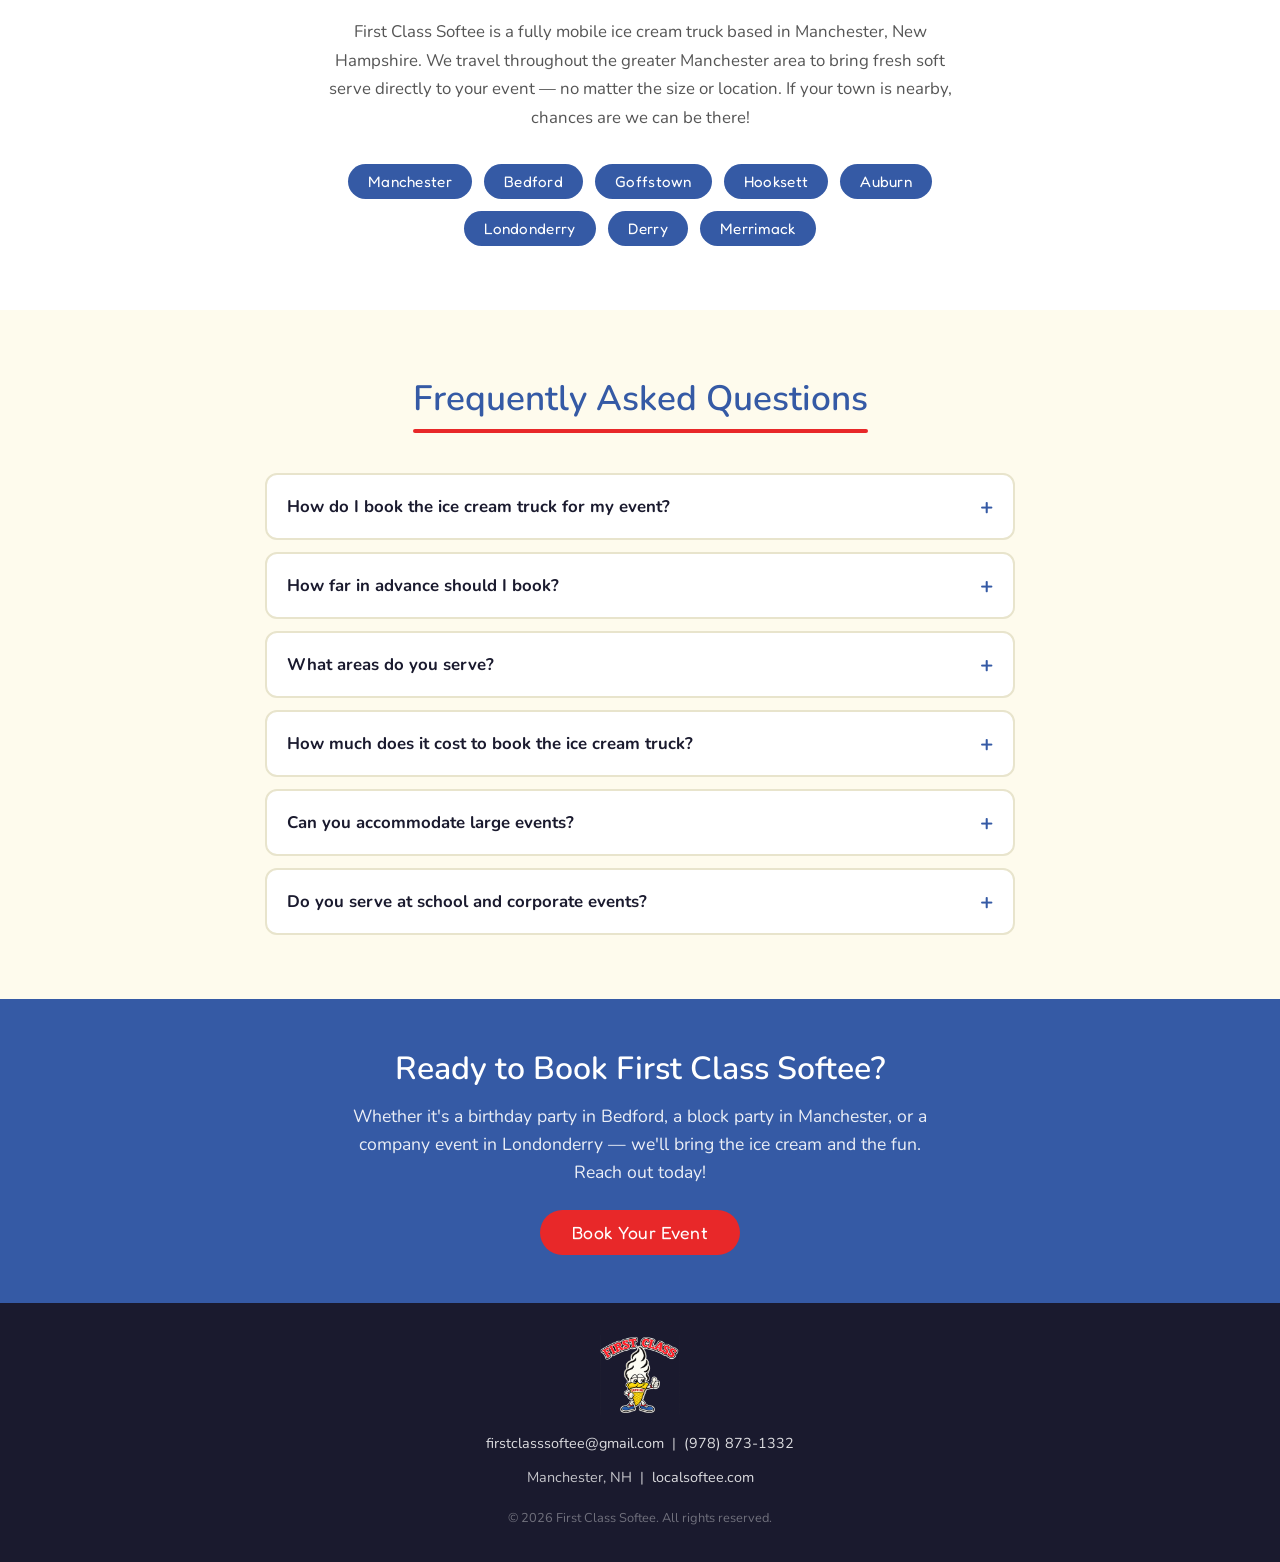
==== commit f7ab00cd: "menu simplifyu" ====
--- a/index.html
+++ b/index.html
@@ -78,83 +78,43 @@
   <section class="menu-section" id="menu">
     <div class="section-title">
       <h2>Our Menu</h2>
-    </div>
-
-    <div class="menu-categories">
-
-      <!-- Waffle Cones -->
-      <div class="menu-category">
+      <p>Something for everyone &mdash; served fresh from the truck at your event.</p>
+    </div>
+
+    <div class="menu-showcase">
+      <div class="menu-card">
+        <div class="menu-card-icon">&#127846;</div>
         <h3>Waffle Cones</h3>
-        <div class="menu-grid">
-          <div class="menu-item">Rainbow Sprinkles Waffle Cone</div>
-          <div class="menu-item">Chocolate Sprinkles Waffle Cone</div>
-          <div class="menu-item">Twist Waffle Cone</div>
-          <div class="menu-item">Fudge Waffle Cone</div>
-          <div class="menu-item">Caramel Waffle Cone</div>
-        </div>
-      </div>
-
-      <!-- Sundaes -->
-      <div class="menu-category">
+        <p>Classic waffle cones loaded with sprinkles, fudge, caramel &amp; more.</p>
+        <span class="menu-card-count">5 options</span>
+      </div>
+      <div class="menu-card">
+        <div class="menu-card-icon">&#127848;</div>
         <h3>Sundaes</h3>
-        <div class="menu-grid">
-          <div class="menu-item">Pineapple Sundae</div>
-          <div class="menu-item">Strawberry Sundae</div>
-          <div class="menu-item">Chocolate Nut Sundae</div>
-          <div class="menu-item">Chocolate Sundae</div>
-          <div class="menu-item">Caramel Sundae</div>
-          <div class="menu-item">Crushed Cherry Sundae</div>
-        </div>
-      </div>
-
-      <!-- Specialty Cones -->
-      <div class="menu-category">
+        <p>Rich sundaes topped with your choice of fruit, chocolate, or caramel.</p>
+        <span class="menu-card-count">6 options</span>
+      </div>
+      <div class="menu-card">
+        <div class="menu-card-icon">&#11088;</div>
         <h3>Specialty Cones</h3>
-        <div class="menu-grid">
-          <div class="menu-item">Blue Merlin</div>
-          <div class="menu-item">Cherry Merlin</div>
-          <div class="menu-item">Chocolate Merlin</div>
-          <div class="menu-item">Nutty Red Merlin</div>
-          <div class="menu-item">Crunchie Red Merlin</div>
-          <div class="menu-item">Crunchie Blue Merlin</div>
-          <div class="menu-item">Blue Shortcake Cone</div>
-          <div class="menu-item">Shortcake Cone</div>
-          <div class="menu-item">Crunchie Crash</div>
-          <div class="menu-item">Cherry Dip</div>
-          <div class="menu-item">Chocolate Dip</div>
-          <div class="menu-item">Peanuts</div>
-          <div class="menu-item">Rainbow Sprinkles</div>
-          <div class="menu-item">Chocolate Sprinkles</div>
-          <div class="menu-item">Two Face</div>
-          <div class="menu-item">Twist</div>
-        </div>
-      </div>
-
-      <!-- Double Cones -->
-      <div class="menu-category">
+        <p>Our fan favorites &mdash; Merlins, dips, shortcakes, and signature combos.</p>
+        <span class="menu-card-count">16 options</span>
+      </div>
+      <div class="menu-card">
+        <div class="menu-card-icon">&#127847;</div>
         <h3>Double Cones</h3>
-        <div class="menu-grid">
-          <div class="menu-item">Double Choco Merlin</div>
-          <div class="menu-item">Double Choco Dip</div>
-          <div class="menu-item">Double Rainbow Sprinkles</div>
-          <div class="menu-item">Double Nut Dip Deluxe</div>
-          <div class="menu-item">Tu-Tone Cone</div>
-          <div class="menu-item">Double Cherry Merlin</div>
-          <div class="menu-item">Double Cherry Dip</div>
-          <div class="menu-item">Double Chocolate Sprinkles</div>
-        </div>
-      </div>
-
-      <!-- Drinks -->
-      <div class="menu-category">
+        <p>Go big with double-stacked cones in every topping combination.</p>
+        <span class="menu-card-count">8 options</span>
+      </div>
+      <div class="menu-card">
+        <div class="menu-card-icon">&#129380;</div>
         <h3>Drinks</h3>
-        <div class="menu-grid">
-          <div class="menu-item">Milk Shakes</div>
-          <div class="menu-item">Twister</div>
-        </div>
-      </div>
-
-    </div>
+        <p>Cool off with a thick milkshake or a refreshing Twister.</p>
+        <span class="menu-card-count">2 options</span>
+      </div>
+    </div>
+
+    <p class="menu-cta">Over 35 items served fresh at your event. <a href="contact.html">Book us</a> to see the full menu in action!</p>
   </section>
 
   <!-- HOW IT WORKS -->
--- a/style.css
+++ b/style.css
@@ -272,50 +272,68 @@
   background: var(--cream);
 }
 
-.menu-categories {
+.menu-showcase {
+  display: grid;
+  grid-template-columns: repeat(5, 1fr);
+  gap: 1rem;
   max-width: 1100px;
   margin: 0 auto;
 }
 
-.menu-category {
-  margin-bottom: 3rem;
-}
-
-.menu-category h3 {
-  font-family: 'Nunito', sans-serif;
-  font-weight: 700;
-  font-size: 1.35rem;
-  color: var(--blue);
-  display: inline-block;
-  padding: 0.3rem 0;
-  margin-bottom: 1rem;
-  letter-spacing: 0.3px;
-  border-bottom: 3px solid var(--red);
-}
-
-.menu-grid {
-  display: grid;
-  grid-template-columns: repeat(auto-fill, minmax(180px, 1fr));
-  gap: 0.75rem;
-}
-
-.menu-item {
+.menu-card {
   background: var(--white);
   border: 2px solid #e8e4cc;
-  border-radius: 12px;
-  padding: 0.75rem 1rem;
-  font-weight: 600;
-  font-size: 0.95rem;
-  color: var(--dark);
+  border-radius: 14px;
+  padding: 1.5rem 1.25rem;
+  text-align: center;
   transition: border-color 0.2s, transform 0.2s;
-  display: flex;
-  align-items: center;
-  gap: 0.5rem;
-}
-
-.menu-item:hover {
+}
+
+.menu-card:hover {
   border-color: var(--blue);
-  transform: translateY(-2px);
+  transform: translateY(-3px);
+}
+
+.menu-card-icon {
+  font-size: 2.2rem;
+  margin-bottom: 0.6rem;
+  line-height: 1;
+}
+
+.menu-card h3 {
+  font-size: 1.1rem;
+  color: var(--blue);
+  margin-bottom: 0.4rem;
+}
+
+.menu-card p {
+  font-size: 0.88rem;
+  color: #555;
+  line-height: 1.5;
+  margin-bottom: 0.75rem;
+}
+
+.menu-card-count {
+  display: inline-block;
+  font-family: 'Fredoka One', cursive;
+  font-size: 0.78rem;
+  color: var(--blue);
+  background: rgba(53, 90, 165, 0.08);
+  padding: 0.25rem 0.75rem;
+  border-radius: 50px;
+}
+
+.menu-cta {
+  text-align: center;
+  margin-top: 2rem;
+  font-size: 1.05rem;
+  color: #555;
+}
+
+.menu-cta a {
+  color: var(--red);
+  font-weight: 700;
+  text-decoration: underline;
 }
 
 
@@ -862,6 +880,10 @@
    RESPONSIVE
    ============================================= */
 
+@media (max-width: 900px) {
+  .menu-showcase { grid-template-columns: repeat(3, 1fr); }
+}
+
 @media (max-width: 650px) {
   .nav-links a { font-size: 0.95rem; padding: 0.4rem 0.7rem; }
   .about-grid  { grid-template-columns: 1fr; }
@@ -870,4 +892,5 @@
   .steps-grid  { grid-template-columns: 1fr; gap: 1rem; }
   .events-grid { grid-template-columns: 1fr; }
   .values-grid { grid-template-columns: 1fr; }
-}
+  .menu-showcase { grid-template-columns: repeat(2, 1fr); }
+}
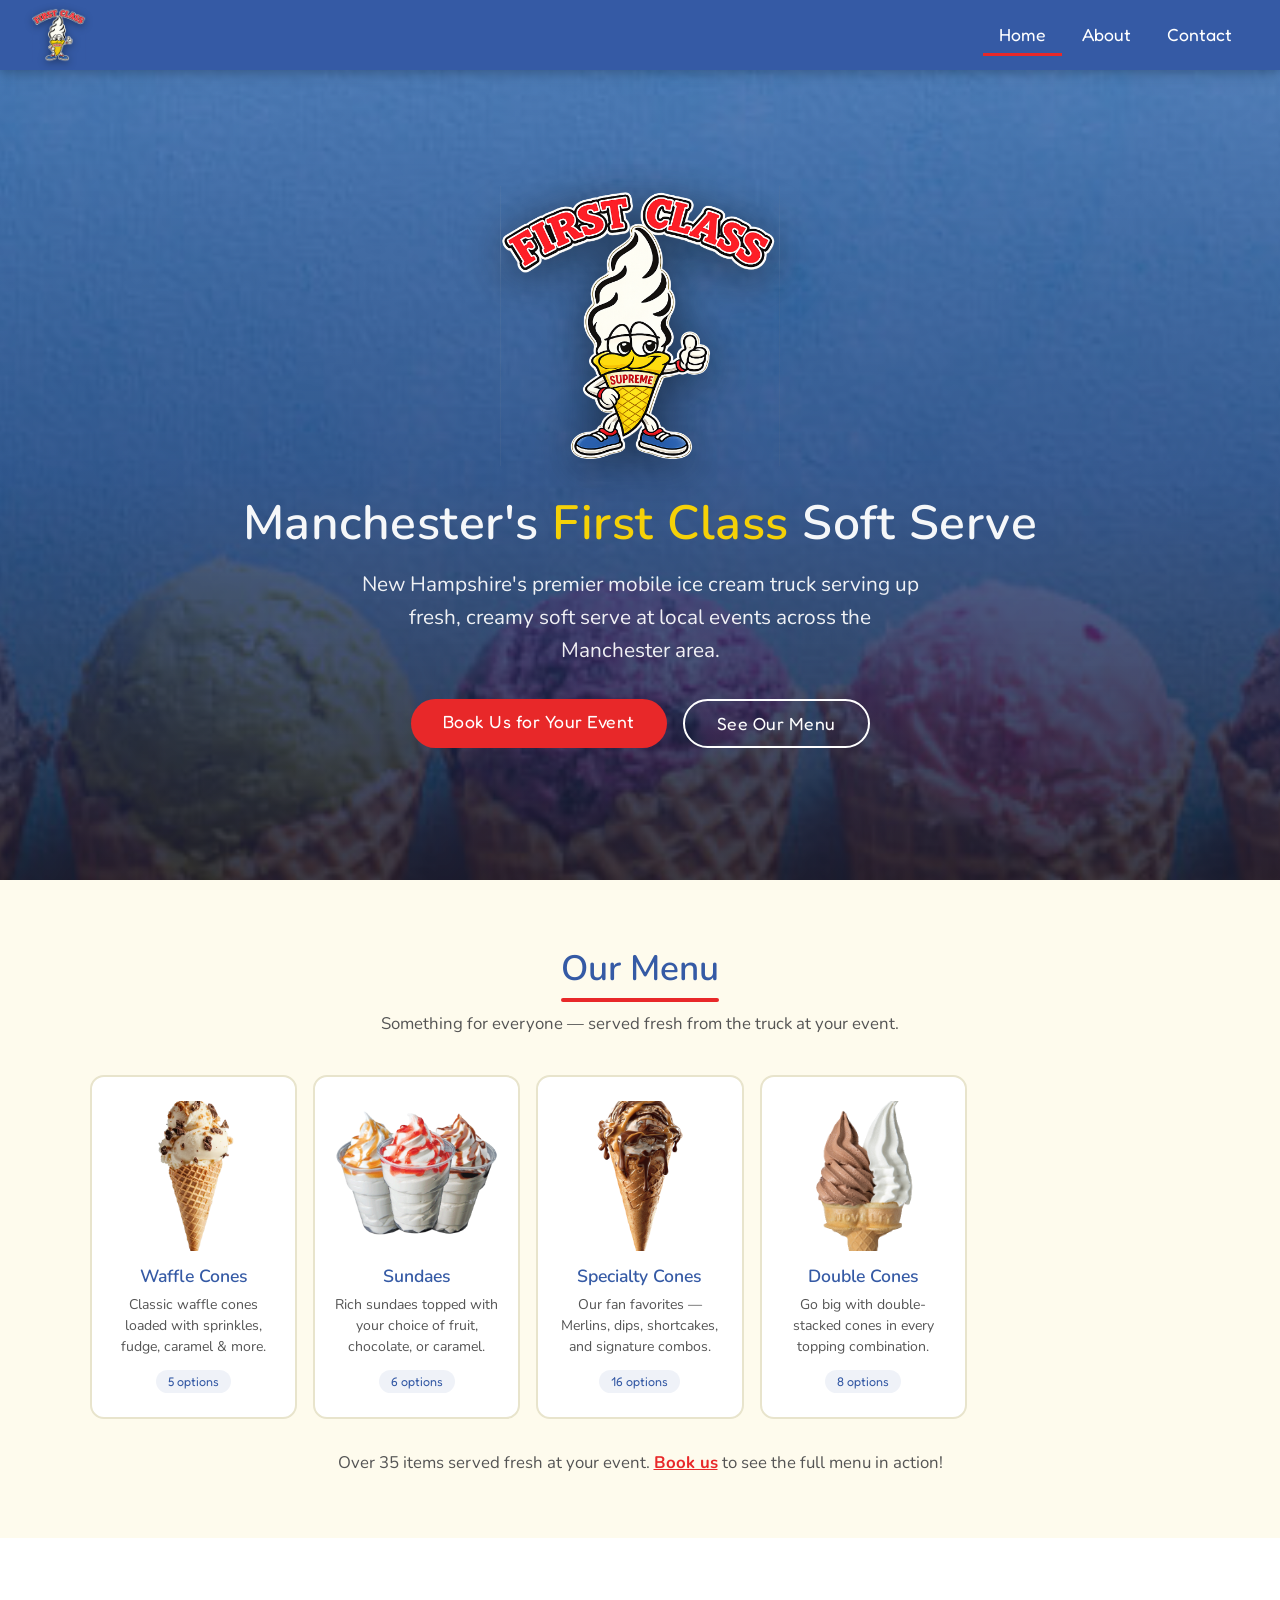
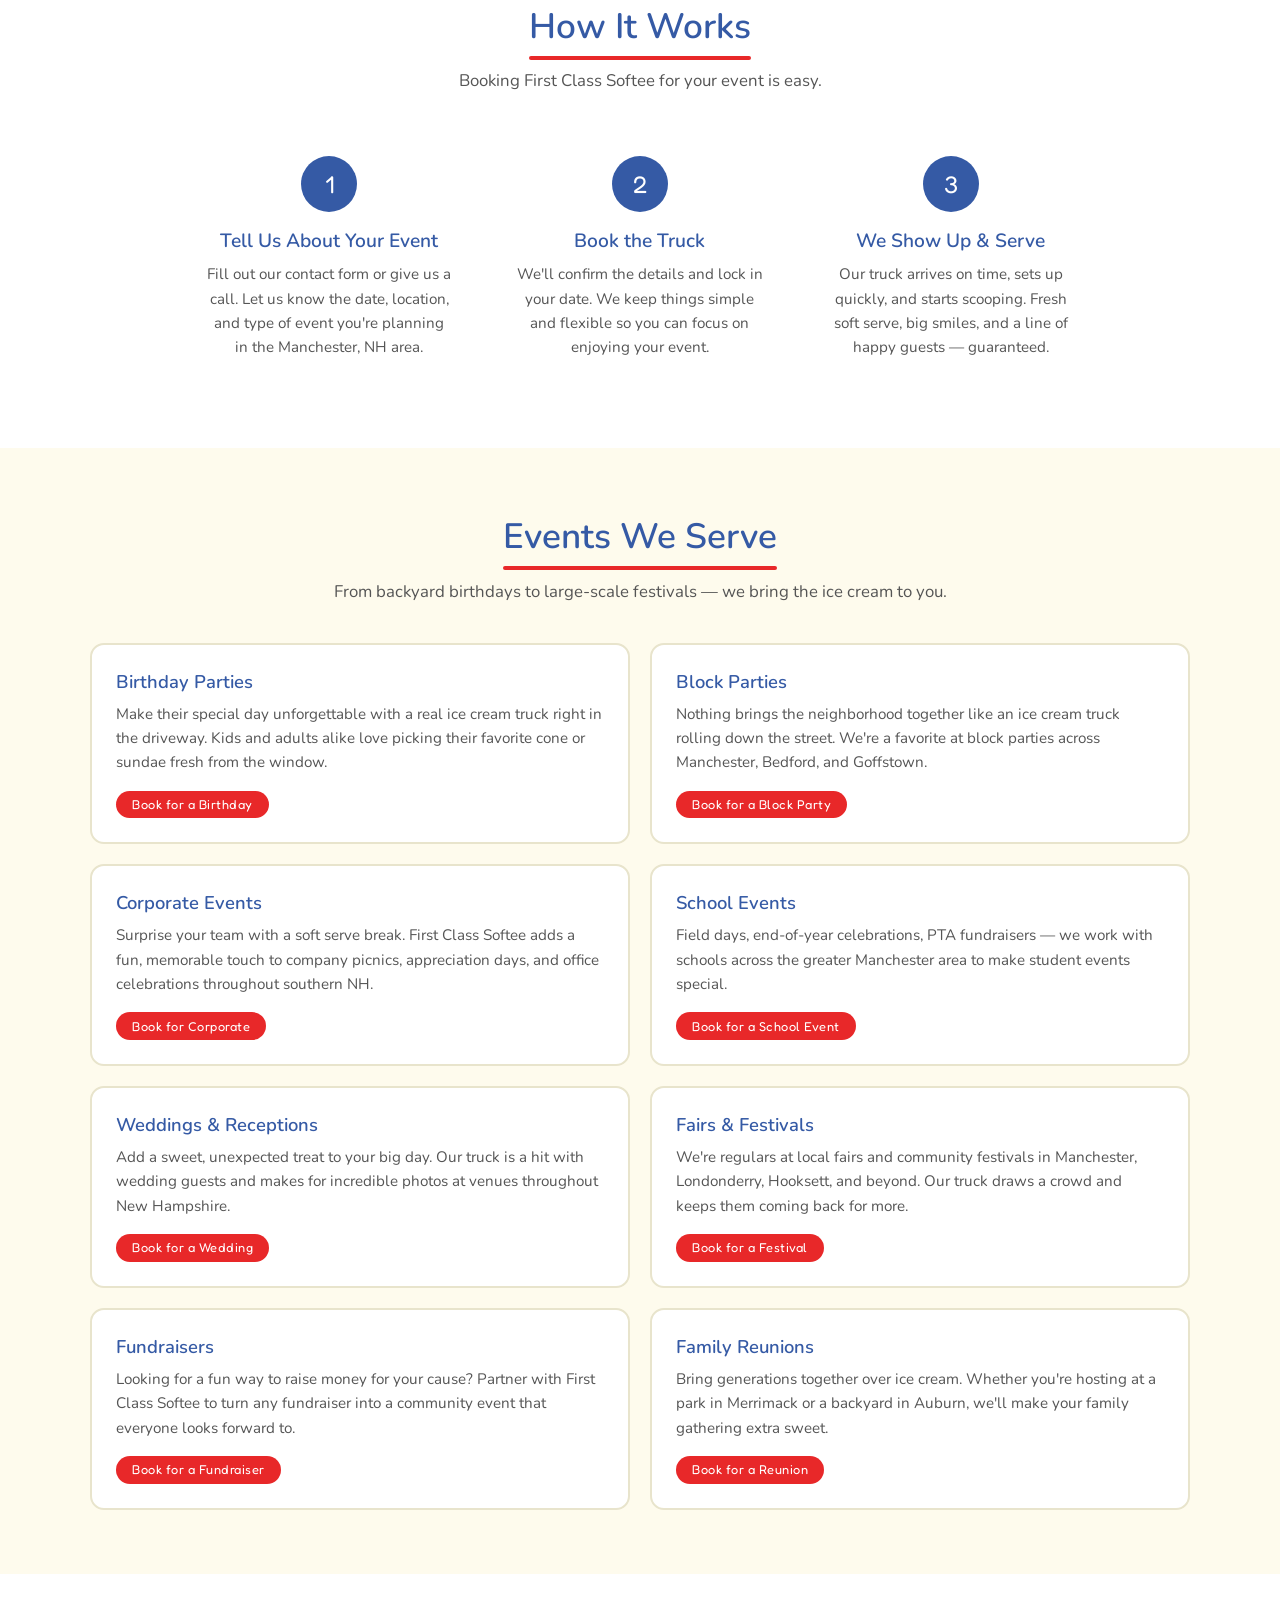
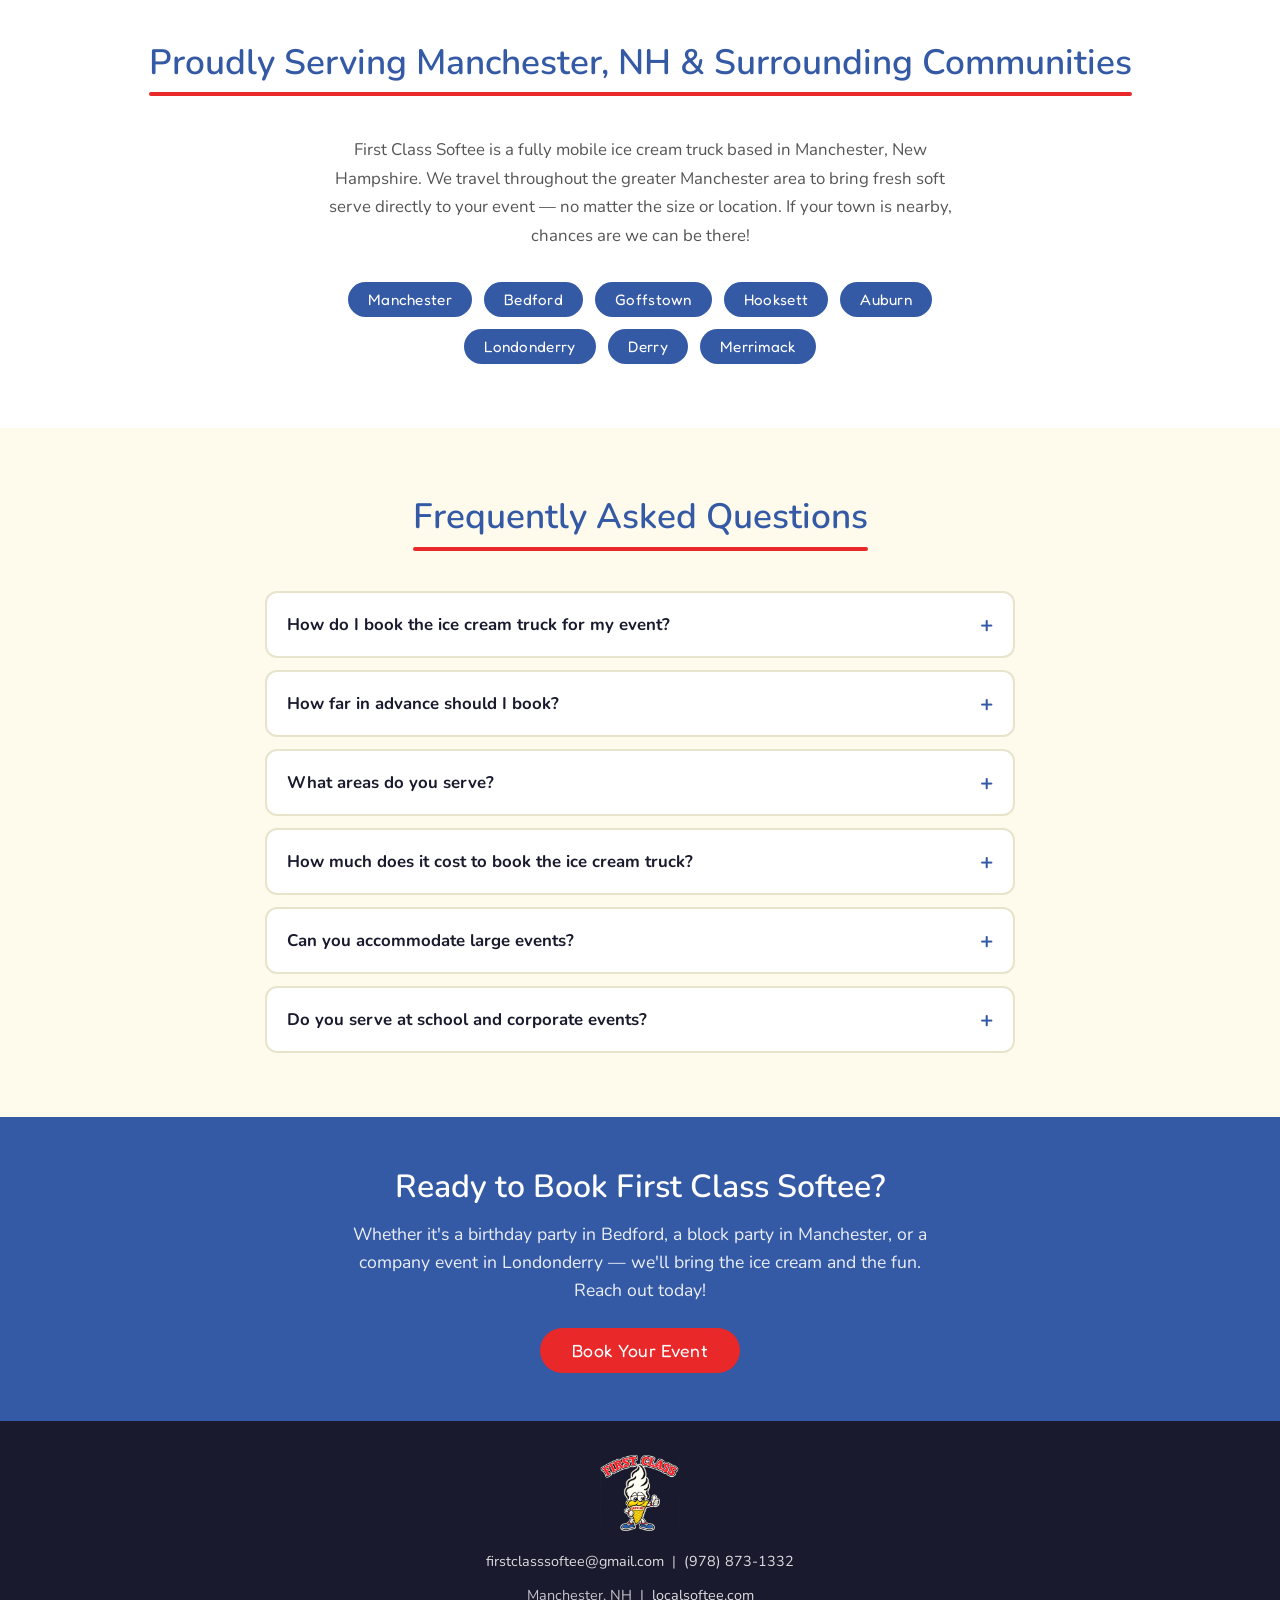
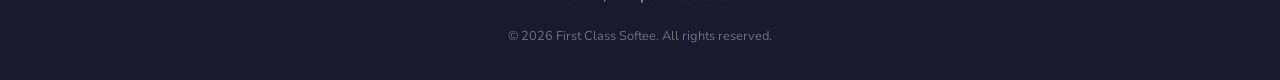
==== commit 5ee7858d: "images for categories" ====
--- a/index.html
+++ b/index.html
@@ -83,34 +83,28 @@
 
     <div class="menu-showcase">
       <div class="menu-card">
-        <div class="menu-card-icon">&#127846;</div>
+        <img class="menu-card-img" src="waffle-cones.png" alt="Waffle Cones" />
         <h3>Waffle Cones</h3>
         <p>Classic waffle cones loaded with sprinkles, fudge, caramel &amp; more.</p>
         <span class="menu-card-count">5 options</span>
       </div>
       <div class="menu-card">
-        <div class="menu-card-icon">&#127848;</div>
+        <img class="menu-card-img" src="sundae.png" alt="Sundaes" />
         <h3>Sundaes</h3>
         <p>Rich sundaes topped with your choice of fruit, chocolate, or caramel.</p>
         <span class="menu-card-count">6 options</span>
       </div>
       <div class="menu-card">
-        <div class="menu-card-icon">&#11088;</div>
+        <img class="menu-card-img" src="specialty-cone.png" alt="Specialty Cones" />
         <h3>Specialty Cones</h3>
         <p>Our fan favorites &mdash; Merlins, dips, shortcakes, and signature combos.</p>
         <span class="menu-card-count">16 options</span>
       </div>
       <div class="menu-card">
-        <div class="menu-card-icon">&#127847;</div>
+        <img class="menu-card-img" src="double-cone.png" alt="Double Cones" />
         <h3>Double Cones</h3>
         <p>Go big with double-stacked cones in every topping combination.</p>
         <span class="menu-card-count">8 options</span>
-      </div>
-      <div class="menu-card">
-        <div class="menu-card-icon">&#129380;</div>
-        <h3>Drinks</h3>
-        <p>Cool off with a thick milkshake or a refreshing Twister.</p>
-        <span class="menu-card-count">2 options</span>
       </div>
     </div>
 
--- a/style.css
+++ b/style.css
@@ -292,6 +292,14 @@
 .menu-card:hover {
   border-color: var(--blue);
   transform: translateY(-3px);
+}
+
+.menu-card-img {
+  width: 100%;
+  height: 150px;
+  object-fit: cover;
+  border-radius: 10px;
+  margin-bottom: 0.8rem;
 }
 
 .menu-card-icon {
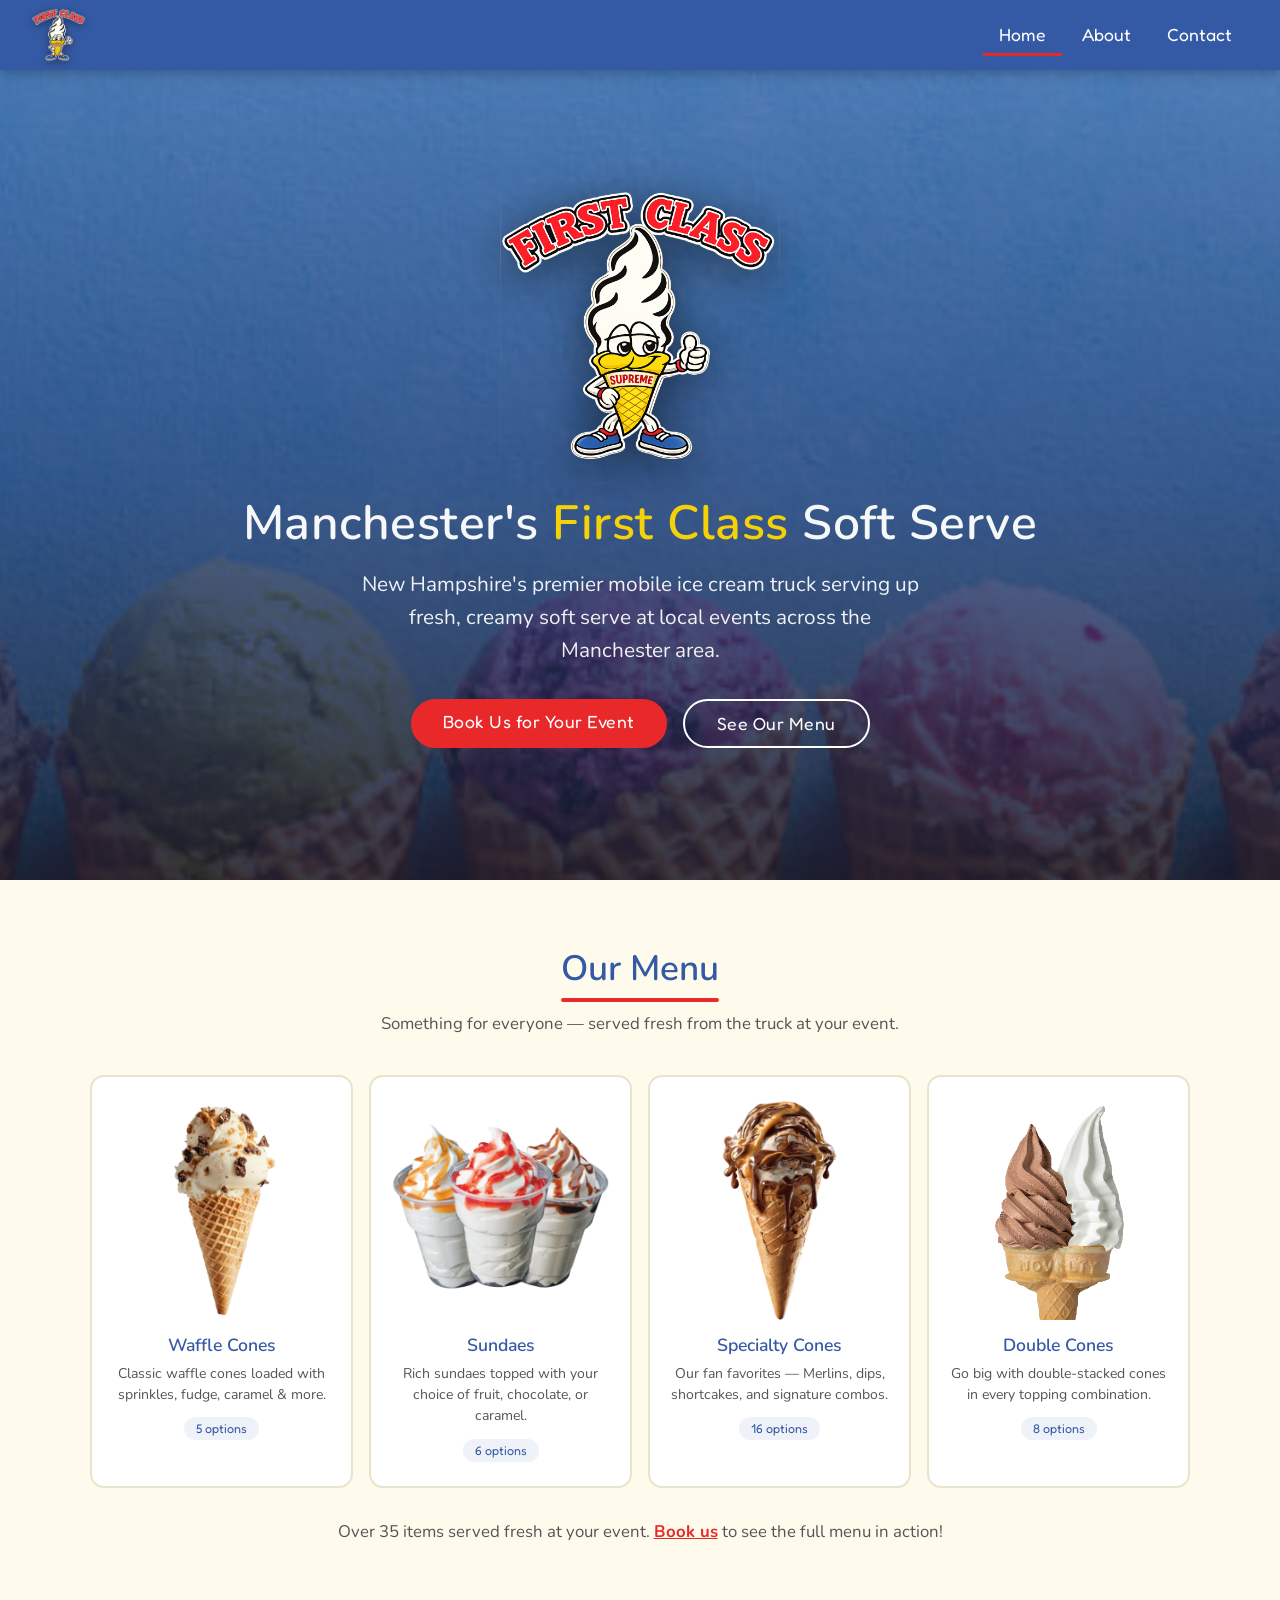
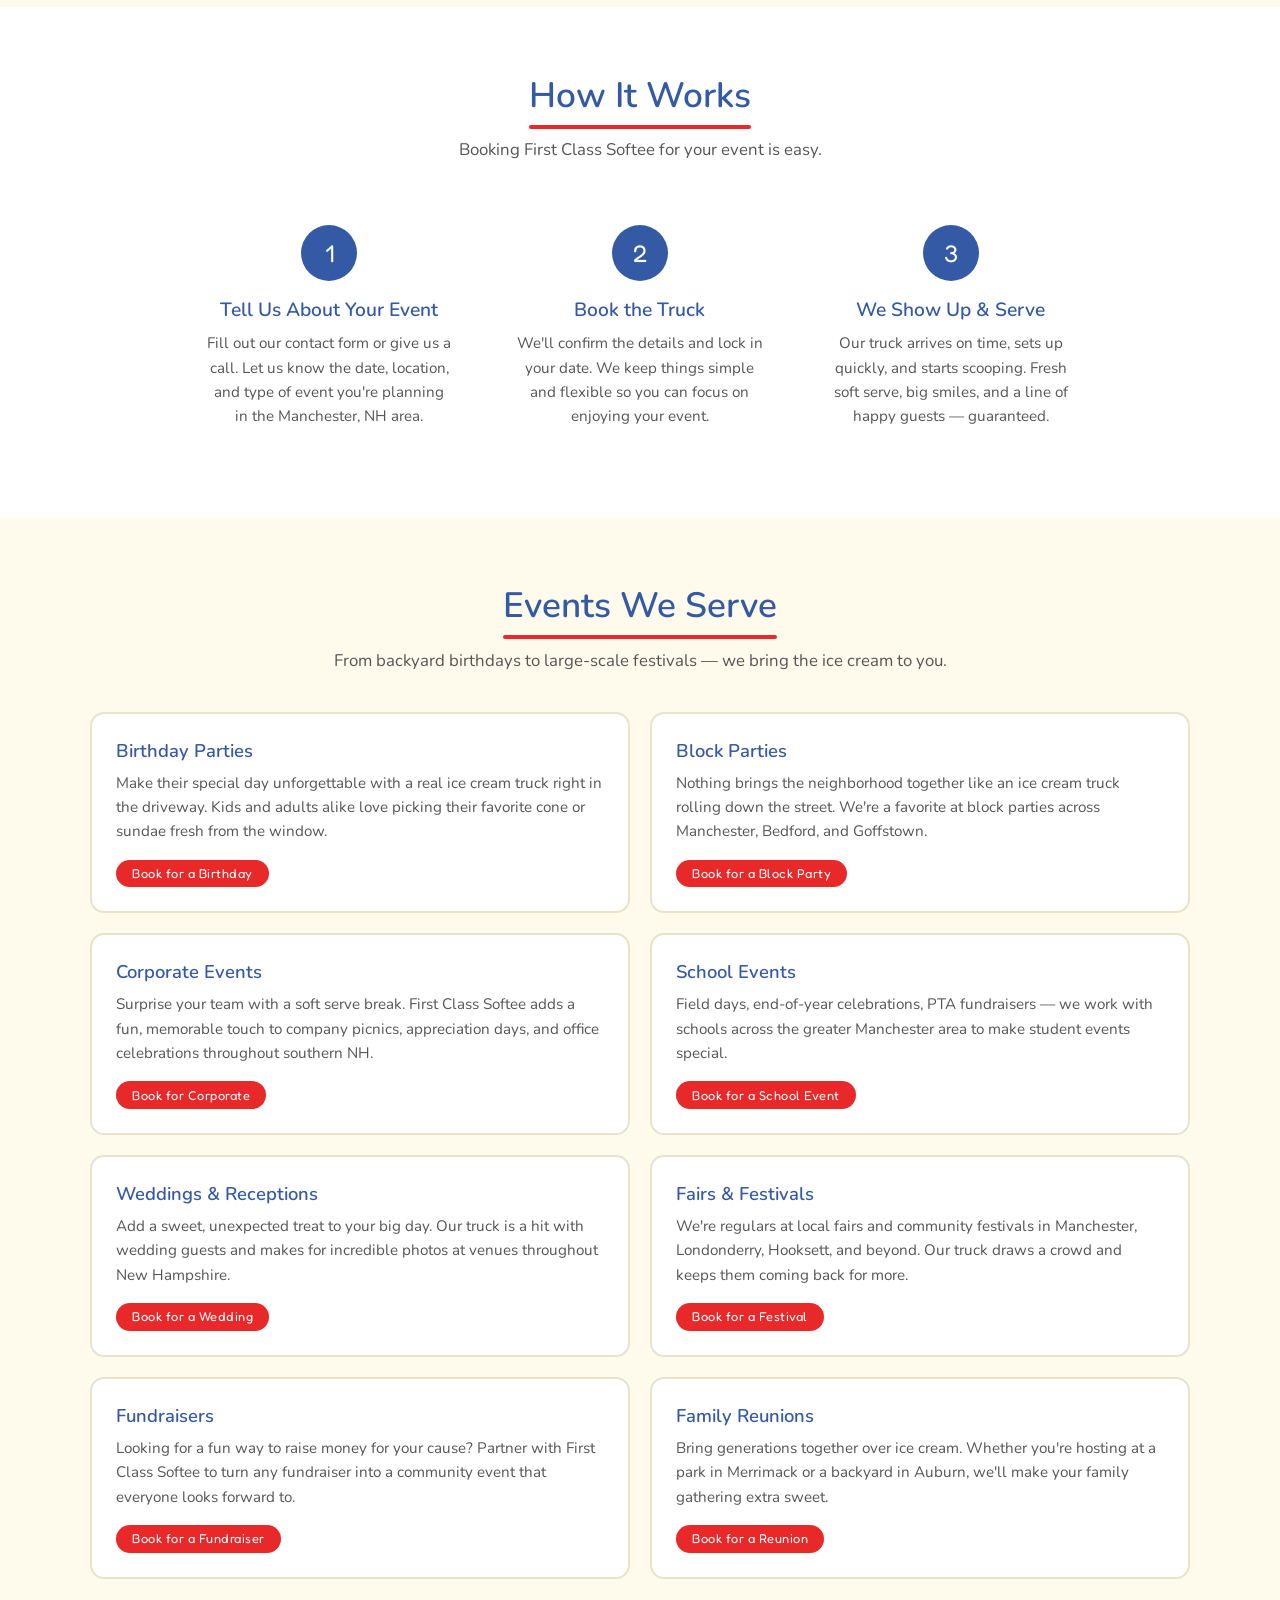
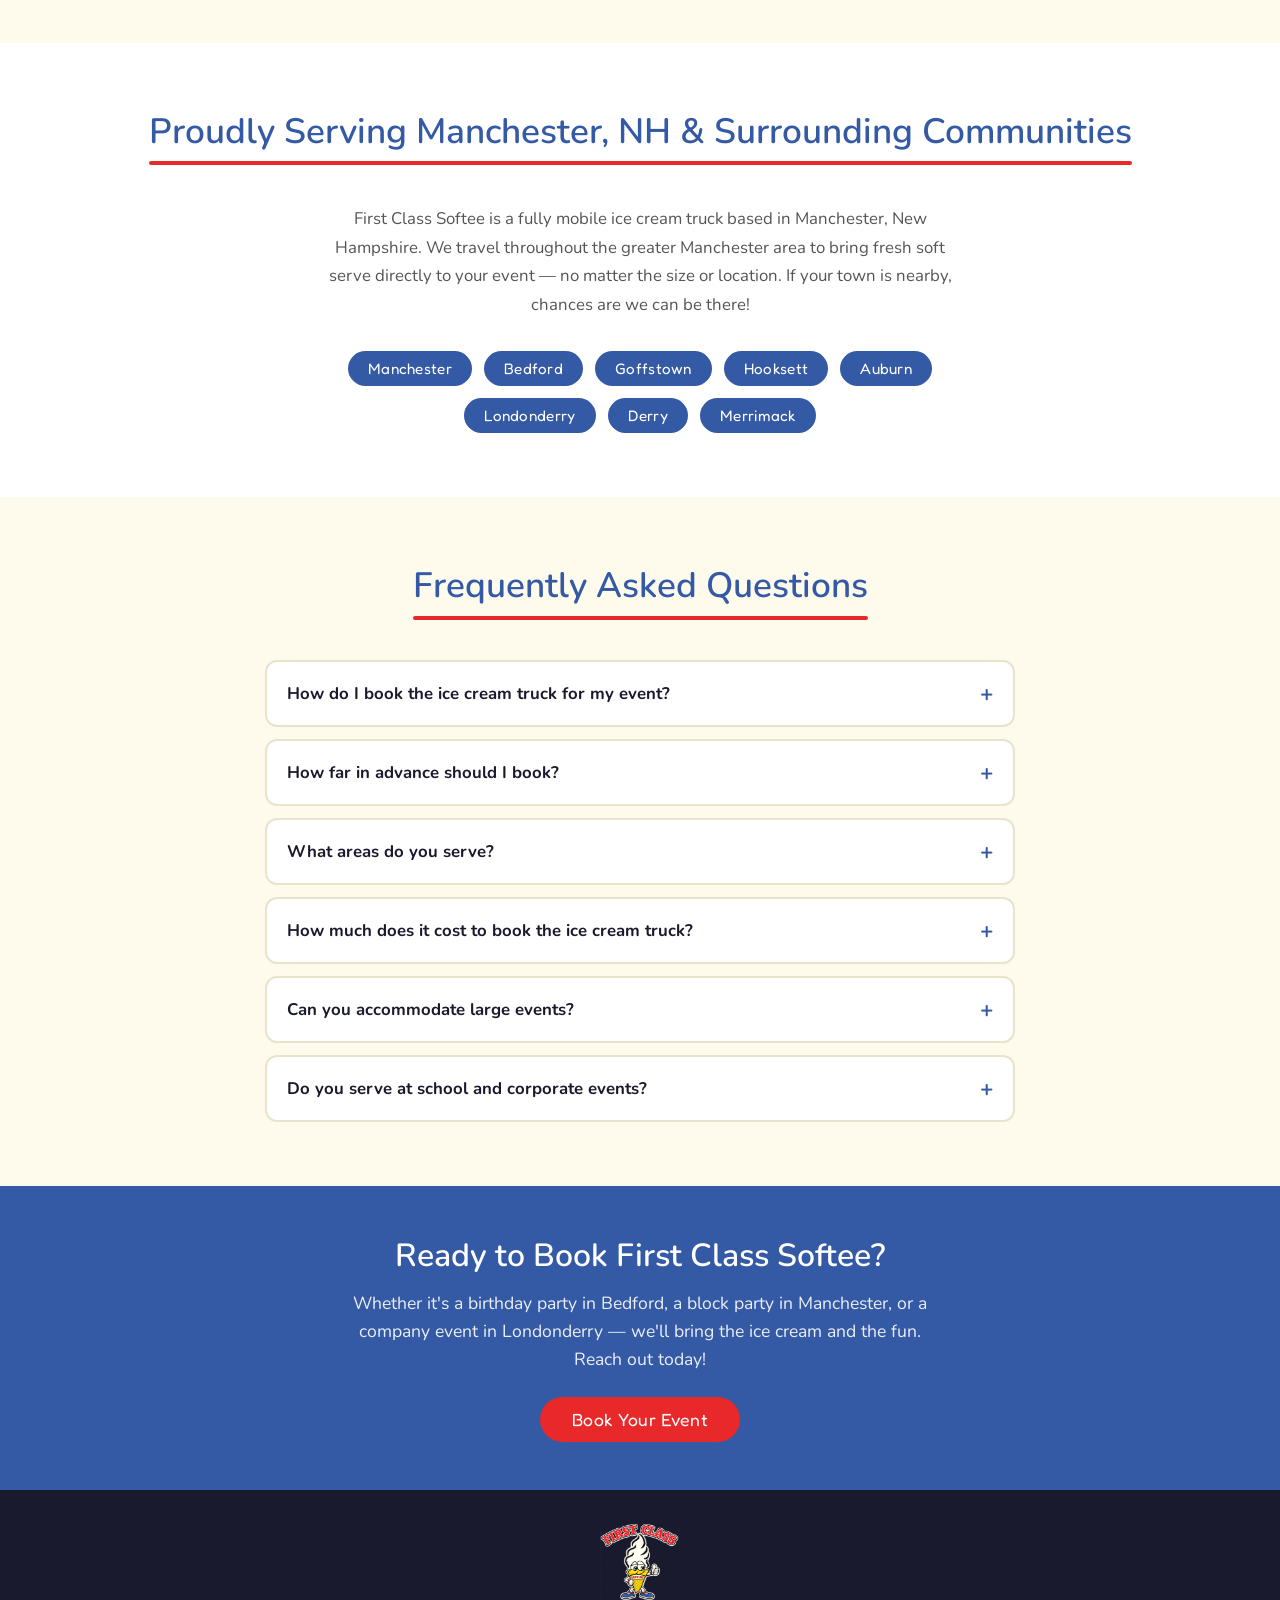
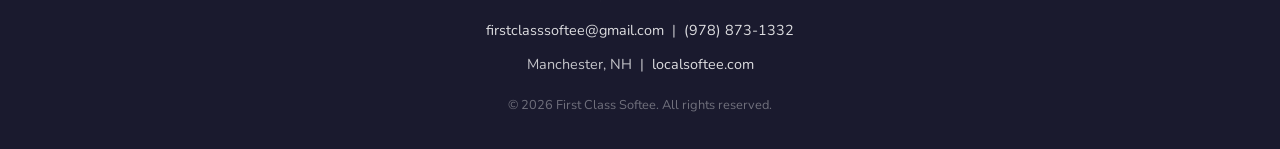
==== commit 4ee05878: "mobile responsive check" ====
--- a/index.html
+++ b/index.html
@@ -53,6 +53,9 @@
     <a href="index.html" class="nav-brand">
       <img src="UpdatedLogo.png" alt="First Class Softee Logo" />
     </a>
+    <button class="nav-toggle" aria-label="Toggle menu">
+      <span></span><span></span><span></span>
+    </button>
     <ul class="nav-links">
       <li><a href="index.html" class="active">Home</a></li>
       <li><a href="about.html">About</a></li>
@@ -307,6 +310,17 @@
         }
       });
     })();
+
+    /* Mobile nav toggle */
+    (function() {
+      var toggle = document.querySelector('.nav-toggle');
+      var navLinks = document.querySelector('.nav-links');
+      if (!toggle) return;
+      toggle.addEventListener('click', function() {
+        navLinks.classList.toggle('open');
+        toggle.classList.toggle('open');
+      });
+    })();
   </script>
 
 </body>
--- a/style.css
+++ b/style.css
@@ -97,6 +97,38 @@
 .nav-links a:hover,
 .nav-links a.active {
   border-bottom-color: var(--red);
+}
+
+/* Hamburger toggle — hidden on desktop */
+.nav-toggle {
+  display: none;
+  background: none;
+  border: none;
+  cursor: pointer;
+  padding: 0.5rem;
+  z-index: 101;
+}
+
+.nav-toggle span {
+  display: block;
+  width: 26px;
+  height: 3px;
+  background: var(--white);
+  border-radius: 2px;
+  margin: 5px 0;
+  transition: transform 0.3s, opacity 0.3s;
+}
+
+.nav-toggle.open span:nth-child(1) {
+  transform: translateY(8px) rotate(45deg);
+}
+
+.nav-toggle.open span:nth-child(2) {
+  opacity: 0;
+}
+
+.nav-toggle.open span:nth-child(3) {
+  transform: translateY(-8px) rotate(-45deg);
 }
 
 /* =============================================
@@ -274,7 +306,7 @@
 
 .menu-showcase {
   display: grid;
-  grid-template-columns: repeat(5, 1fr);
+  grid-template-columns: repeat(4, 1fr);
   gap: 1rem;
   max-width: 1100px;
   margin: 0 auto;
@@ -296,8 +328,7 @@
 
 .menu-card-img {
   width: 100%;
-  height: 150px;
-  object-fit: cover;
+  height: auto;
   border-radius: 10px;
   margin-bottom: 0.8rem;
 }
@@ -889,16 +920,62 @@
    ============================================= */
 
 @media (max-width: 900px) {
-  .menu-showcase { grid-template-columns: repeat(3, 1fr); }
+  .menu-showcase { grid-template-columns: repeat(2, 1fr); }
+}
+
+@media (max-width: 768px) {
+  /* Show hamburger, hide nav links by default */
+  .nav-toggle { display: block; }
+
+  .nav-links {
+    display: none;
+    position: absolute;
+    top: 70px;
+    left: 0;
+    right: 0;
+    background: var(--blue);
+    flex-direction: column;
+    padding: 1rem 0;
+    box-shadow: 0 6px 16px rgba(0,0,0,0.2);
+  }
+
+  .nav-links.open {
+    display: flex;
+  }
+
+  .nav-links li { text-align: center; }
+
+  .nav-links a {
+    display: block;
+    padding: 0.85rem 1.5rem;
+    font-size: 1.1rem;
+    border-bottom: none;
+  }
+
+  .nav-links a:hover,
+  .nav-links a.active {
+    background: rgba(255,255,255,0.1);
+    border-bottom-color: transparent;
+  }
+
+  nav { position: relative; }
+
+  .hero { min-height: 70vh; padding: 3.5rem 1.5rem 4rem; }
 }
 
 @media (max-width: 650px) {
-  .nav-links a { font-size: 0.95rem; padding: 0.4rem 0.7rem; }
   .about-grid  { grid-template-columns: 1fr; }
   .form-row    { grid-template-columns: 1fr; }
   .about-mascot { order: -1; }
   .steps-grid  { grid-template-columns: 1fr; gap: 1rem; }
   .events-grid { grid-template-columns: 1fr; }
   .values-grid { grid-template-columns: 1fr; }
-  .menu-showcase { grid-template-columns: repeat(2, 1fr); }
-}
+}
+
+@media (max-width: 420px) {
+  .menu-showcase { grid-template-columns: 1fr; }
+  .hero { min-height: auto; padding: 3rem 1rem 3.5rem; }
+  .section-title { margin-bottom: 1.5rem; }
+  .menu-section, .how-it-works, .events-section, .faq-section, .service-area { padding: 2.5rem 1rem; }
+  .info-strip { padding: 2rem 1rem; }
+}
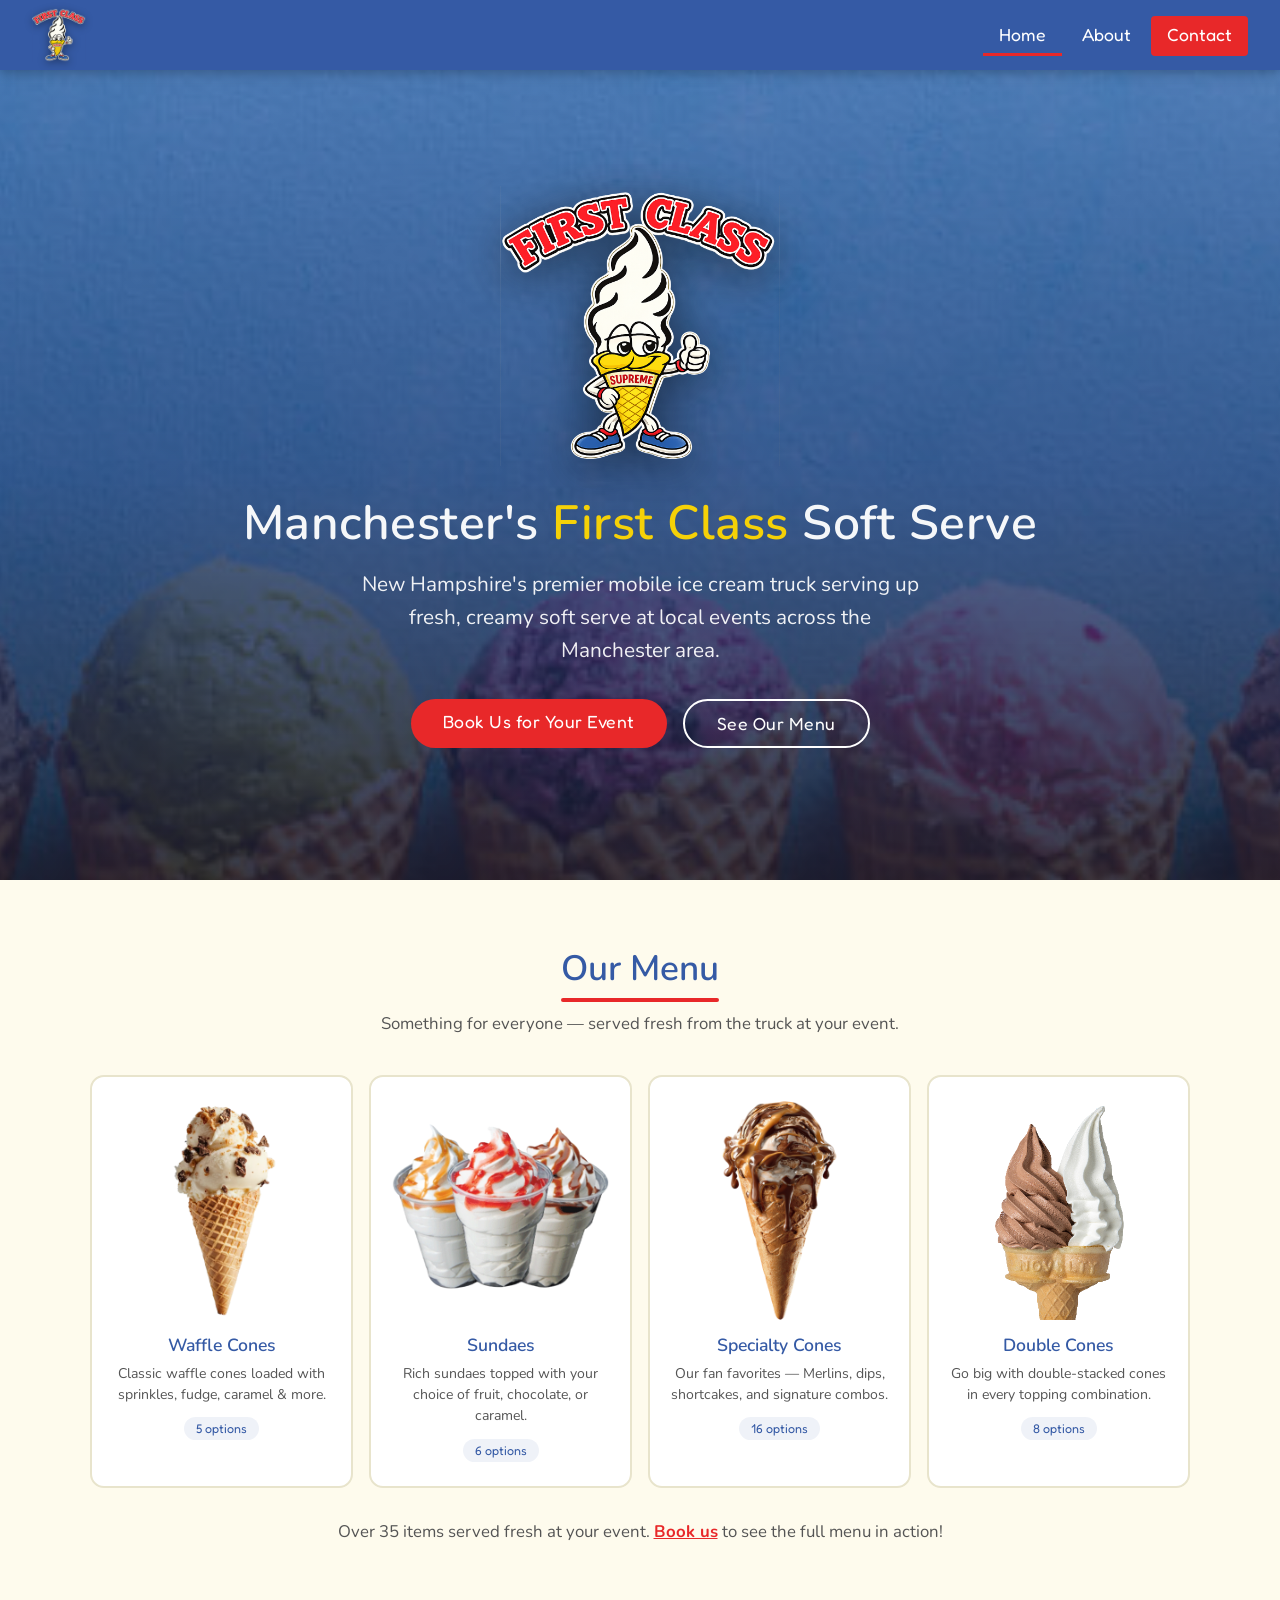
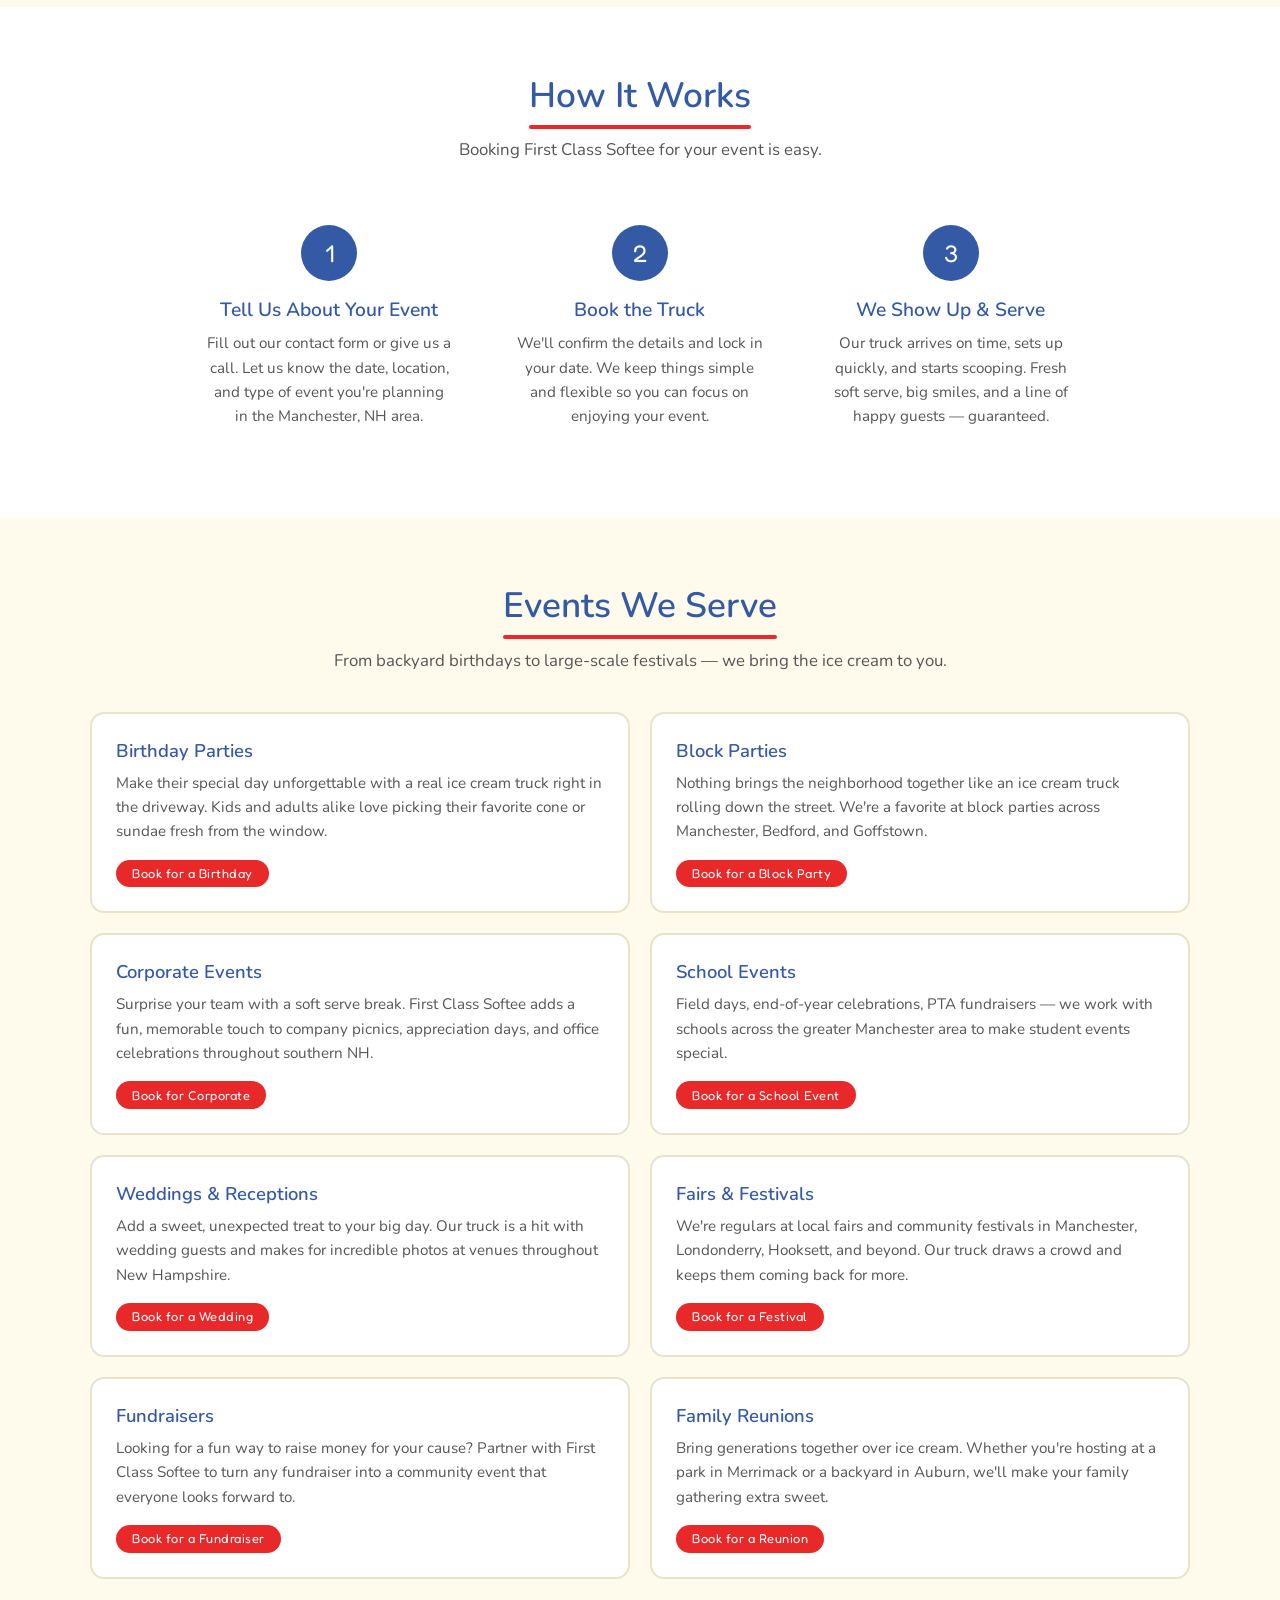
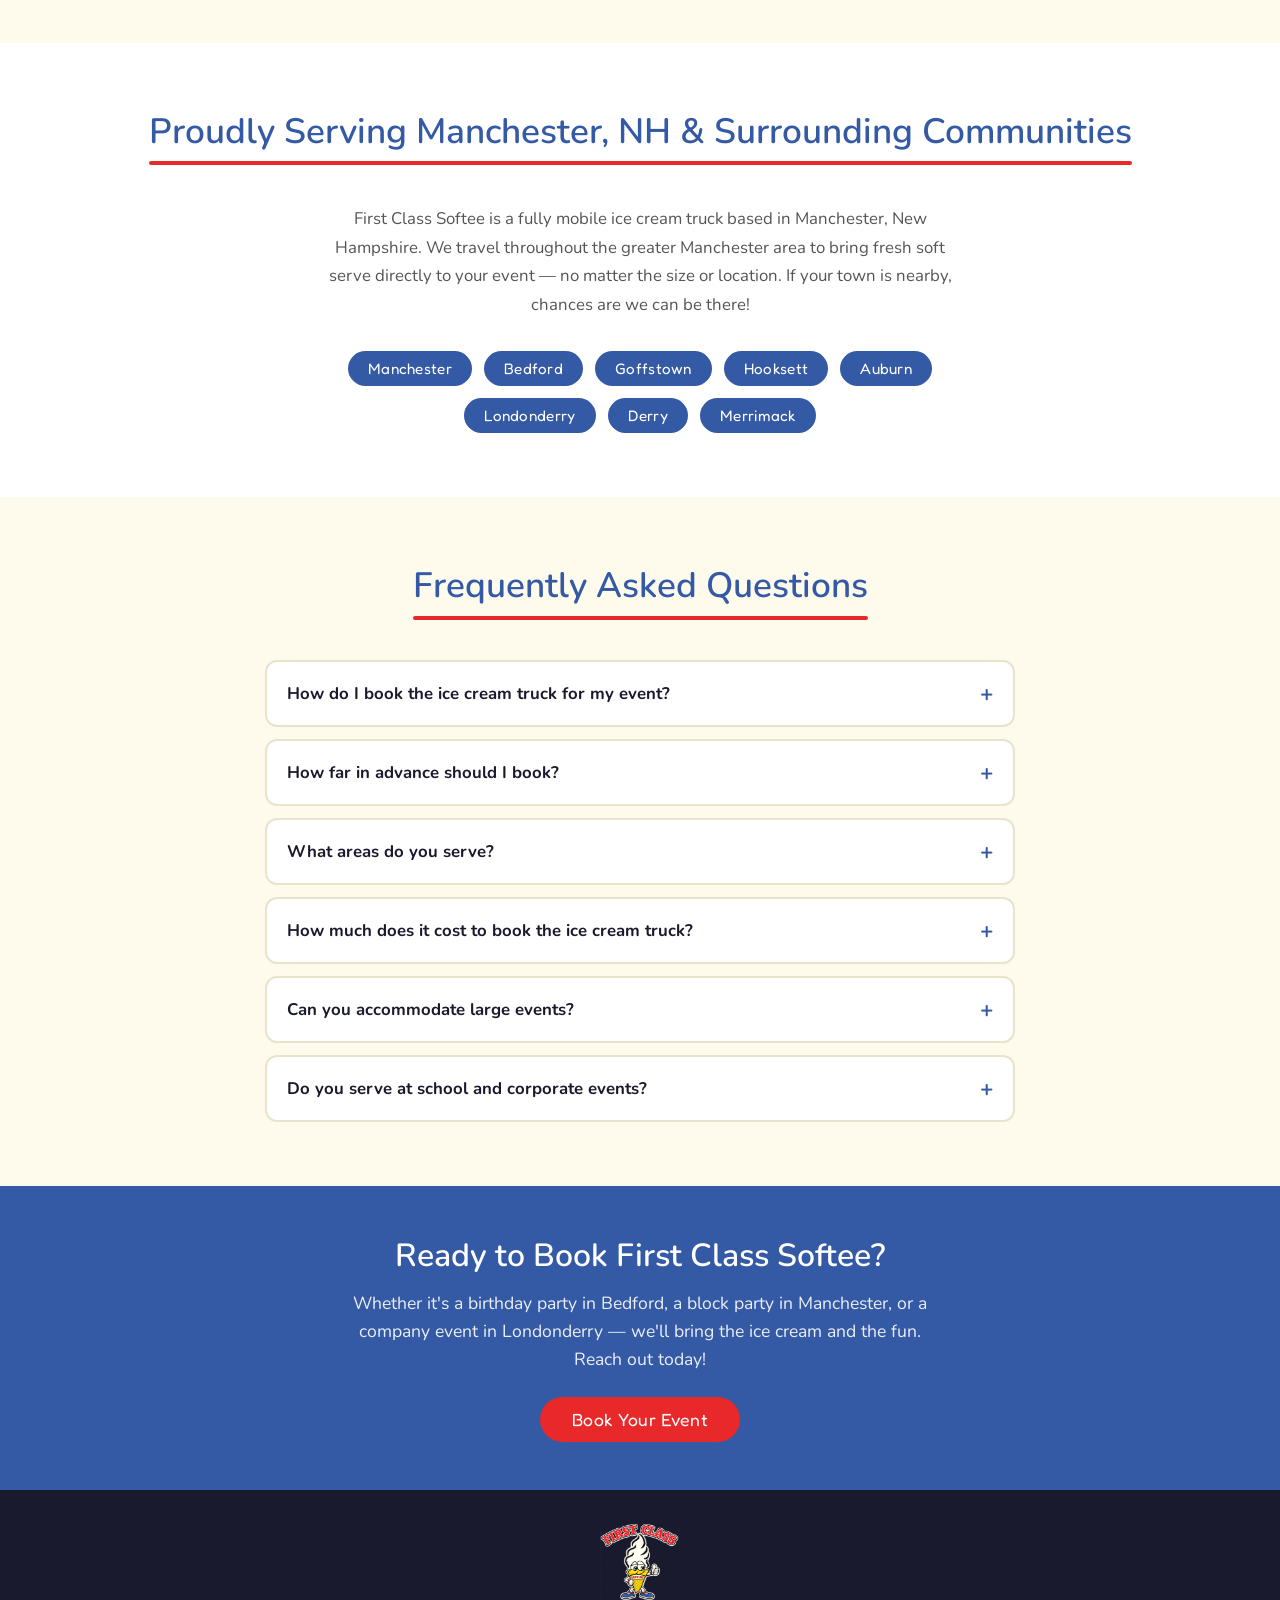
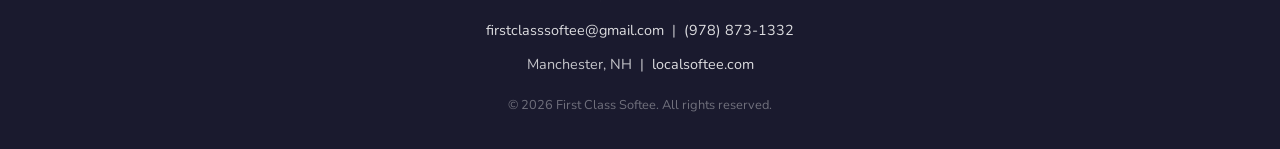
==== commit bbc79739: "icon and nav" ====
--- a/index.html
+++ b/index.html
@@ -4,6 +4,7 @@
   <meta charset="UTF-8" />
   <meta name="viewport" content="width=device-width, initial-scale=1.0" />
   <title>First Class Softee | Ice Cream Truck for Events &mdash; Manchester, NH &amp; Surrounding Areas</title>
+  <link rel="icon" type="image/png" href="UpdatedLogo.png" />
   <meta name="description" content="Book First Class Softee — Manchester NH's favorite mobile soft serve ice cream truck for birthday parties, weddings, corporate events &amp; more. Serving Manchester, Bedford, Londonderry, Hooksett, Goffstown &amp; surrounding NH communities." />
 
   <!-- Open Graph -->
@@ -59,7 +60,7 @@
     <ul class="nav-links">
       <li><a href="index.html" class="active">Home</a></li>
       <li><a href="about.html">About</a></li>
-      <li><a href="contact.html">Contact</a></li>
+      <li><a href="contact.html" class="nav-contact">Contact</a></li>
     </ul>
   </nav>
 
--- a/style.css
+++ b/style.css
@@ -97,6 +97,13 @@
 .nav-links a:hover,
 .nav-links a.active {
   border-bottom-color: var(--red);
+}
+
+.nav-links a.nav-contact {
+  background: var(--red);
+  border-radius: 4px;
+  border-bottom-color: transparent;
+  padding: 0.5rem 1rem;
 }
 
 /* Hamburger toggle — hidden on desktop */
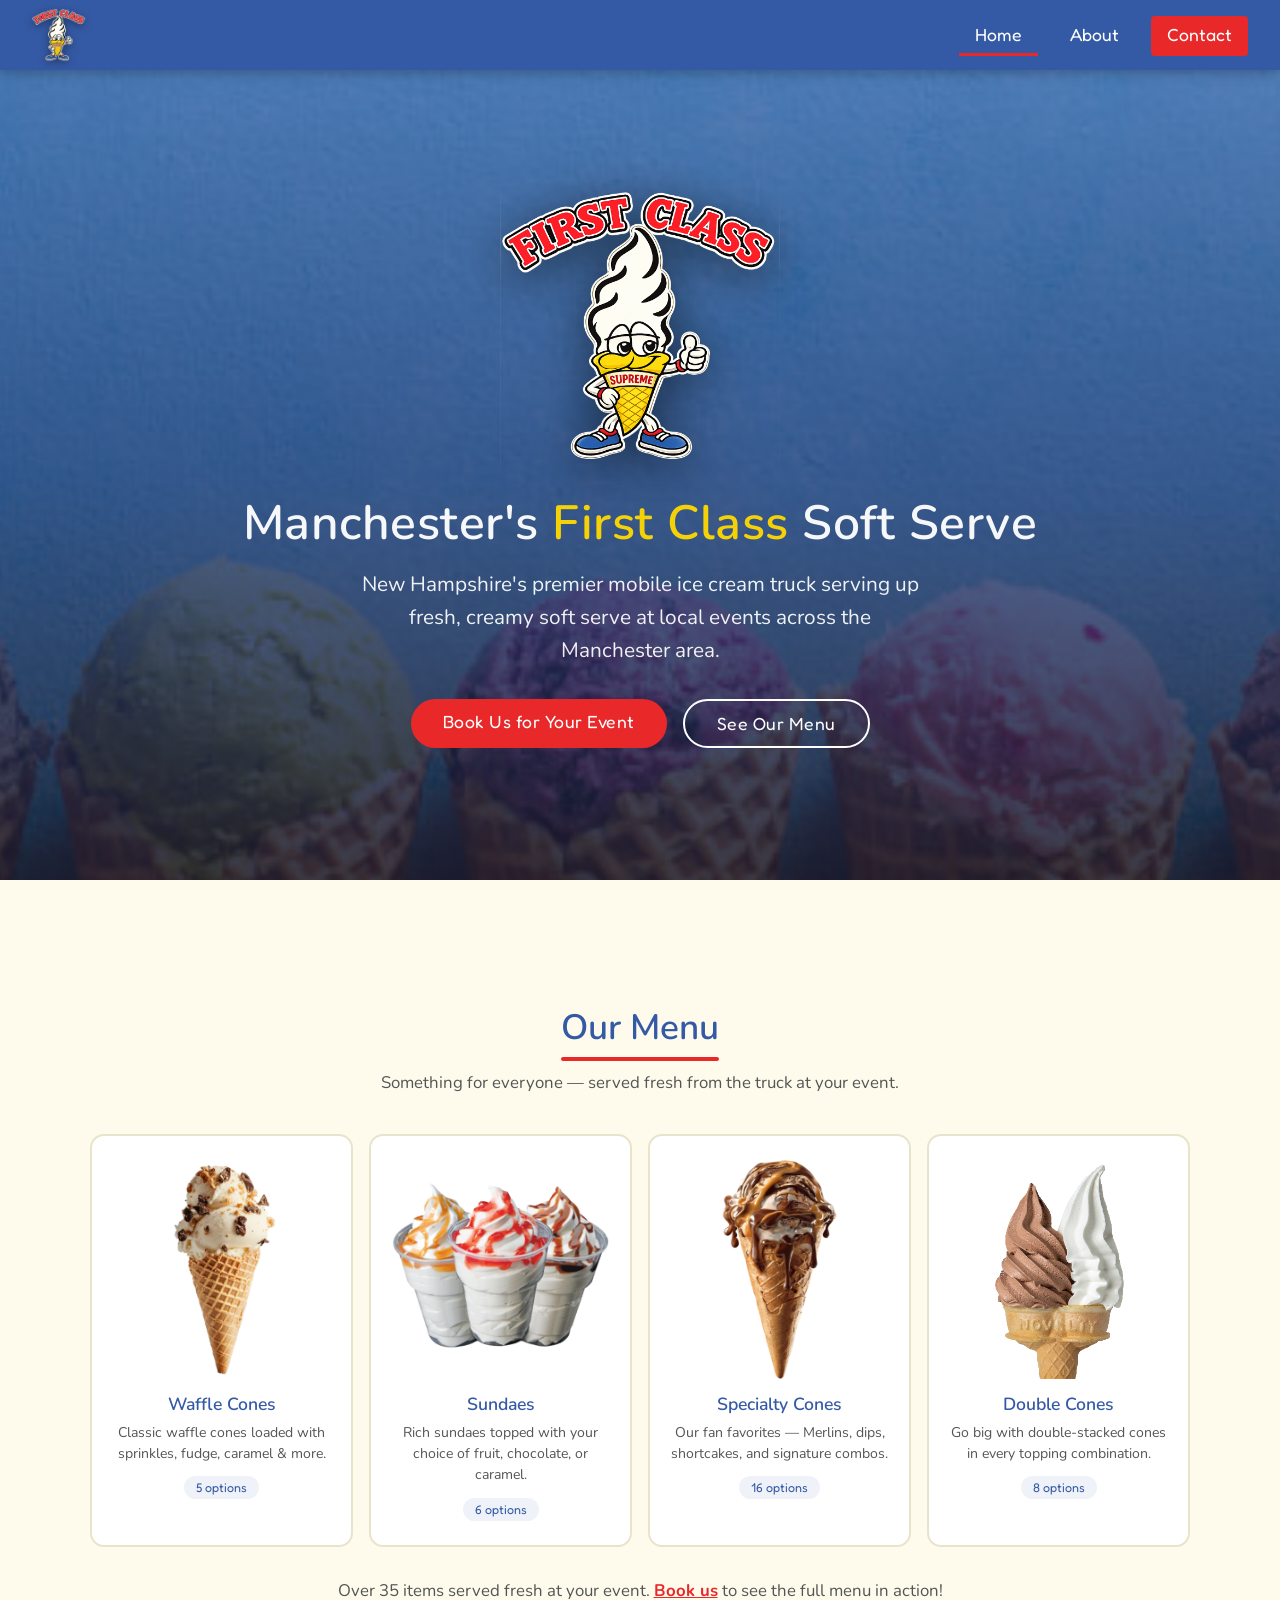
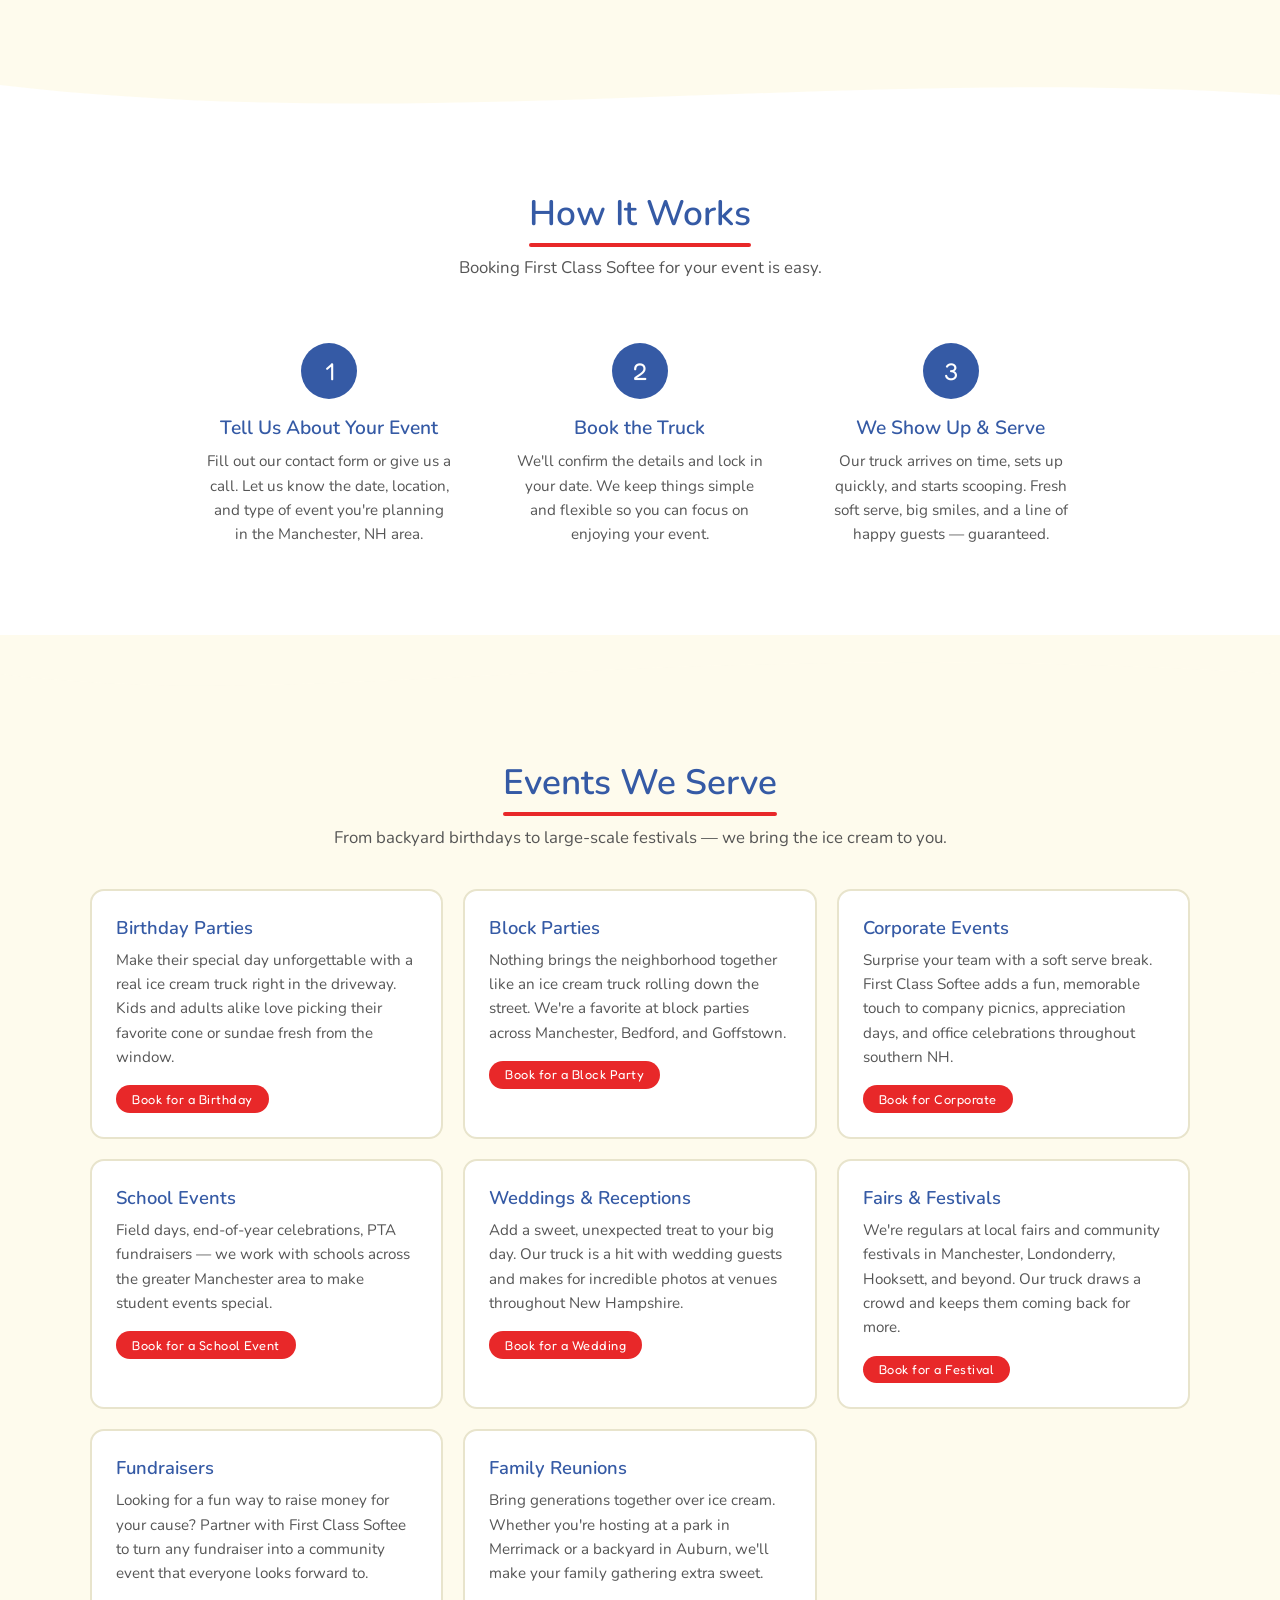
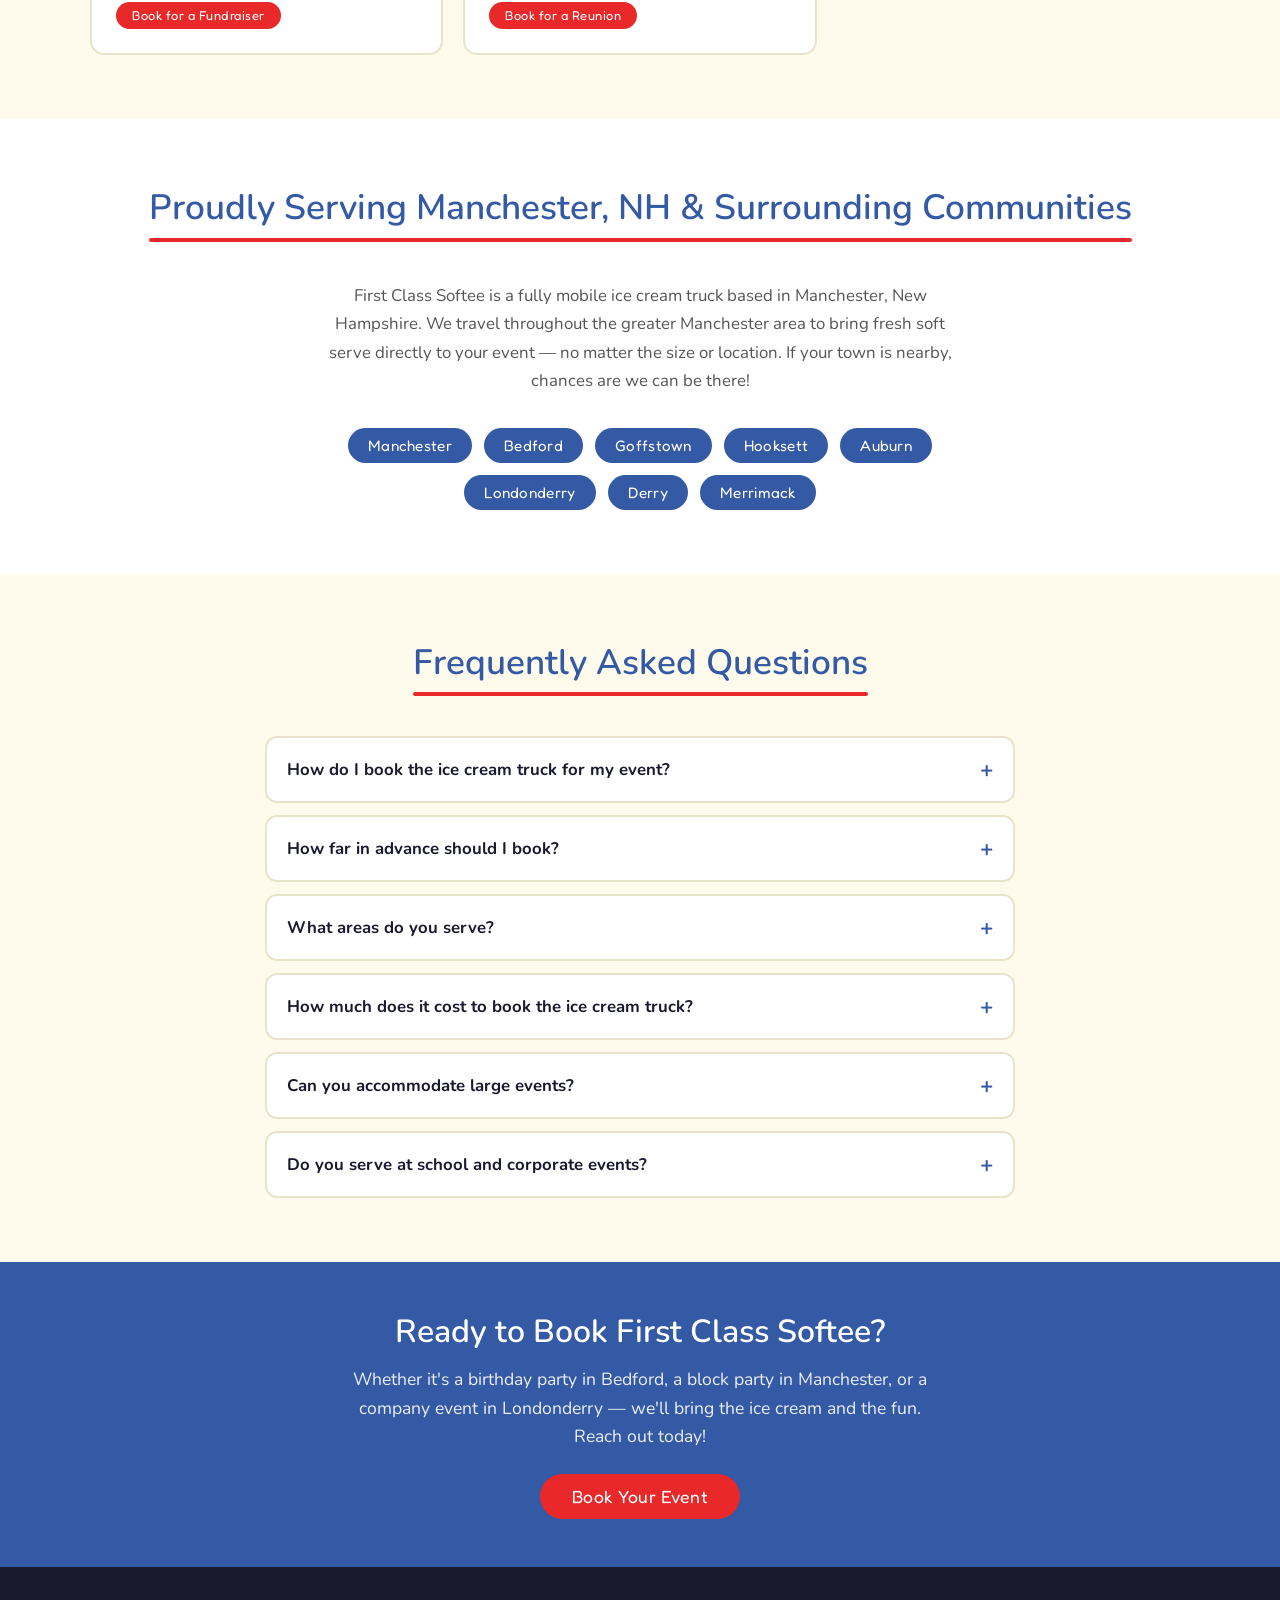
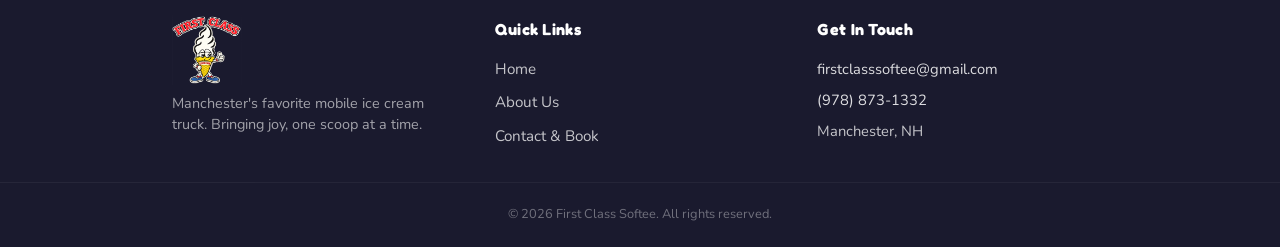
==== commit cfacb9bb: "page refine and mobile" ====
--- a/index.html
+++ b/index.html
@@ -77,10 +77,16 @@
     </div>
   </section>
 
+  <!-- WAVE: hero → menu -->
+  <div class="wave">
+    <svg viewBox="0 0 1440 60" preserveAspectRatio="none">
+      <path d="M0,40 C360,80 720,0 1440,40 L1440,60 L0,60 Z" fill="#fefbed"/>
+    </svg>
+  </div>
 
   <!-- MENU -->
   <section class="menu-section" id="menu">
-    <div class="section-title">
+    <div class="section-title fade-in">
       <h2>Our Menu</h2>
       <p>Something for everyone &mdash; served fresh from the truck at your event.</p>
     </div>
@@ -115,9 +121,16 @@
     <p class="menu-cta">Over 35 items served fresh at your event. <a href="contact.html">Book us</a> to see the full menu in action!</p>
   </section>
 
+  <!-- WAVE: menu → how-it-works -->
+  <div class="wave">
+    <svg viewBox="0 0 1440 60" preserveAspectRatio="none">
+      <path d="M0,20 C480,70 960,0 1440,30 L1440,60 L0,60 Z" fill="#ffffff"/>
+    </svg>
+  </div>
+
   <!-- HOW IT WORKS -->
   <section class="how-it-works">
-    <div class="section-title">
+    <div class="section-title fade-in">
       <h2>How It Works</h2>
       <p>Booking First Class Softee for your event is easy.</p>
     </div>
@@ -140,9 +153,16 @@
     </div>
   </section>
 
+  <!-- WAVE: how-it-works → events -->
+  <div class="wave">
+    <svg viewBox="0 0 1440 60" preserveAspectRatio="none">
+      <path d="M0,40 C360,80 720,0 1440,40 L1440,60 L0,60 Z" fill="#fefbed"/>
+    </svg>
+  </div>
+
   <!-- EVENTS WE SERVE -->
   <section class="events-section">
-    <div class="section-title">
+    <div class="section-title fade-in">
       <h2>Events We Serve</h2>
       <p>From backyard birthdays to large-scale festivals &mdash; we bring the ice cream to you.</p>
     </div>
@@ -201,7 +221,7 @@
 
   <!-- SERVICE AREA -->
   <section class="service-area">
-    <div class="section-title">
+    <div class="section-title fade-in">
       <h2>Proudly Serving Manchester, NH &amp; Surrounding Communities</h2>
     </div>
     <p>First Class Softee is a fully mobile ice cream truck based in Manchester, New Hampshire. We travel throughout the greater Manchester area to bring fresh soft serve directly to your event &mdash; no matter the size or location. If your town is nearby, chances are we can be there!</p>
@@ -219,7 +239,7 @@
 
   <!-- FAQ -->
   <section class="faq-section">
-    <div class="section-title">
+    <div class="section-title fade-in">
       <h2>Frequently Asked Questions</h2>
     </div>
     <div class="faq-list">
@@ -278,13 +298,29 @@
 
   <!-- FOOTER -->
   <footer>
-    <img class="footer-logo" src="UpdatedLogo.png" alt="First Class Softee" />
-    <p>
-      <a href="mailto:firstclasssoftee@gmail.com">firstclasssoftee@gmail.com</a> &nbsp;|&nbsp;
-      <a href="tel:9788731332">(978) 873-1332</a>
-    </p>
-    <p style="margin-top:0.5rem;">Manchester, NH &nbsp;|&nbsp; <a href="http://localsoftee.com">localsoftee.com</a></p>
-    <p style="margin-top:1rem; font-size:0.8rem; opacity:0.5;">&copy; 2026 First Class Softee. All rights reserved.</p>
+    <div class="footer-main">
+      <div class="footer-brand">
+        <img src="UpdatedLogo.png" alt="First Class Softee" />
+        <p>Manchester's favorite mobile ice cream truck. Bringing joy, one scoop at a time.</p>
+      </div>
+      <div class="footer-nav">
+        <h4>Quick Links</h4>
+        <ul>
+          <li><a href="index.html">Home</a></li>
+          <li><a href="about.html">About Us</a></li>
+          <li><a href="contact.html">Contact &amp; Book</a></li>
+        </ul>
+      </div>
+      <div class="footer-contact">
+        <h4>Get In Touch</h4>
+        <a href="mailto:firstclasssoftee@gmail.com">firstclasssoftee@gmail.com</a>
+        <a href="tel:9788731332">(978) 873-1332</a>
+        <p>Manchester, NH</p>
+      </div>
+    </div>
+    <div class="footer-bottom">
+      &copy; 2026 First Class Softee. All rights reserved.
+    </div>
   </footer>
 
   <script>
@@ -317,9 +353,43 @@
       var toggle = document.querySelector('.nav-toggle');
       var navLinks = document.querySelector('.nav-links');
       if (!toggle) return;
-      toggle.addEventListener('click', function() {
+
+      function closeMenu() {
+        navLinks.classList.remove('open');
+        toggle.classList.remove('open');
+        document.body.classList.remove('menu-open');
+      }
+
+      toggle.addEventListener('click', function(e) {
+        e.stopPropagation();
         navLinks.classList.toggle('open');
         toggle.classList.toggle('open');
+        document.body.classList.toggle('menu-open');
+      });
+
+      navLinks.querySelectorAll('a').forEach(function(link) {
+        link.addEventListener('click', closeMenu);
+      });
+
+      document.addEventListener('click', function(e) {
+        if (navLinks.classList.contains('open') && !e.target.closest('nav')) {
+          closeMenu();
+        }
+      });
+    })();
+
+    /* Scroll reveal */
+    (function() {
+      var observer = new IntersectionObserver(function(entries) {
+        entries.forEach(function(entry) {
+          if (entry.isIntersecting) {
+            entry.target.classList.add('visible');
+          }
+        });
+      }, { threshold: 0.15 });
+
+      document.querySelectorAll('.fade-in').forEach(function(el) {
+        observer.observe(el);
       });
     })();
   </script>
--- a/style.css
+++ b/style.css
@@ -21,6 +21,11 @@
 
 html {
   scroll-behavior: smooth;
+  scroll-padding-top: 70px;
+}
+
+body.menu-open {
+  overflow: hidden;
 }
 
 body {
@@ -82,7 +87,7 @@
 .nav-links {
   display: flex;
   list-style: none;
-  gap: 0.25rem;
+  gap: 1rem;
 }
 
 .nav-links a {
@@ -236,9 +241,11 @@
   letter-spacing: 0.5px;
 }
 
-.btn:hover {
-  transform: translateY(-2px);
-  box-shadow: 0 6px 20px rgba(0,0,0,0.25);
+@media (hover: hover) {
+  .btn:hover {
+    transform: translateY(-2px);
+    box-shadow: 0 6px 20px rgba(0,0,0,0.25);
+  }
 }
 
 .btn-red {
@@ -328,9 +335,11 @@
   transition: border-color 0.2s, transform 0.2s;
 }
 
-.menu-card:hover {
-  border-color: var(--blue);
-  transform: translateY(-3px);
+@media (hover: hover) {
+  .menu-card:hover {
+    border-color: var(--blue);
+    transform: translateY(-3px);
+  }
 }
 
 .menu-card-img {
@@ -416,11 +425,36 @@
   background: linear-gradient(135deg, var(--blue) 0%, #1e3a7a 100%);
   color: var(--white);
   text-align: center;
-  padding: 4rem 2rem 5rem;
+  padding: 5rem 2rem 6rem;
   position: relative;
   overflow: hidden;
-}
-
+  min-height: 40vh;
+  display: flex;
+  flex-direction: column;
+  align-items: center;
+  justify-content: center;
+}
+
+.page-hero .hero-bg {
+  position: absolute;
+  inset: 0;
+  background-size: cover;
+  background-position: center;
+  background-repeat: no-repeat;
+  z-index: 0;
+}
+
+.page-hero .hero-overlay {
+  position: absolute;
+  inset: 0;
+  background: linear-gradient(
+    135deg,
+    rgba(53, 90, 165, 0.82) 0%,
+    rgba(30, 58, 122, 0.88) 50%,
+    rgba(26, 26, 46, 0.92) 100%
+  );
+  z-index: 0;
+}
 
 .page-hero h1 {
   font-size: clamp(1.8rem, 4.5vw, 2.6rem);
@@ -430,9 +464,11 @@
 }
 
 .page-hero p {
-  font-size: 1.1rem;
-  opacity: 0.88;
-  margin-top: 0.5rem;
+  font-size: 1.15rem;
+  opacity: 0.9;
+  margin-top: 0.6rem;
+  max-width: 560px;
+  line-height: 1.6;
   position: relative;
   z-index: 1;
 }
@@ -459,8 +495,22 @@
 .about-text p {
   line-height: 1.8;
   color: #444;
-  margin-bottom: 1rem;
+  margin-bottom: 1.25rem;
   font-size: 1.05rem;
+}
+
+.about-text p:first-of-type {
+  font-size: 1.12rem;
+  color: #333;
+}
+
+.about-text .callout {
+  border-left: 4px solid var(--red);
+  padding-left: 1.25rem;
+  margin: 1.5rem 0;
+  background: rgba(232, 40, 41, 0.04);
+  padding: 1.25rem;
+  border-radius: 0 10px 10px 0;
 }
 
 .about-mascot {
@@ -479,15 +529,35 @@
   list-style: none;
   display: flex;
   flex-direction: column;
-  gap: 0.75rem;
+  gap: 0.5rem;
   width: 100%;
 }
 
 .badge-list li {
-  padding: 0.3rem 0;
+  padding: 0.55rem 0.9rem;
   font-weight: 600;
-  font-size: 0.95rem;
+  font-size: 0.92rem;
   color: #444;
+  background: rgba(53, 90, 165, 0.06);
+  border-radius: 8px;
+  display: flex;
+  align-items: center;
+  gap: 0.6rem;
+}
+
+.badge-list li::before {
+  content: '\2713';
+  display: inline-flex;
+  align-items: center;
+  justify-content: center;
+  width: 22px;
+  height: 22px;
+  border-radius: 50%;
+  background: var(--blue);
+  color: var(--white);
+  font-size: 0.7rem;
+  font-weight: 700;
+  flex-shrink: 0;
 }
 
 /* =============================================
@@ -496,15 +566,34 @@
 
 .contact-section {
   padding: 4rem 2rem;
-  max-width: 700px;
+  max-width: 1100px;
   margin: 0 auto;
-}
-
-.contact-info-cards {
+  font-weight: 500;
+}
+
+.contact-section b,
+.contact-section strong,
+.contact-section h2,
+.contact-section h3,
+.contact-section label {
+  font-weight: 600;
+}
+
+.contact-layout {
   display: grid;
-  grid-template-columns: repeat(auto-fill, minmax(200px, 1fr));
+  grid-template-columns: 260px 1fr;
+  gap: 2rem;
+  align-items: start;
+}
+
+.contact-sidebar {
+  display: flex;
+  flex-direction: column;
   gap: 1rem;
-  margin-bottom: 3rem;
+}
+
+.contact-form-wrapper {
+  min-width: 0;
 }
 
 .info-card {
@@ -533,7 +622,8 @@
 }
 
 .info-card h3 {
-  font-family: 'Fredoka One', cursive;
+  font-family: 'Nunito', sans-serif;
+  font-weight: 600;
   color: var(--blue);
   font-size: 1.1rem;
   margin-bottom: 0.25rem;
@@ -625,9 +715,11 @@
   margin-top: 0.5rem;
 }
 
-.btn-submit:hover {
-  background: #c41f20;
-  transform: translateY(-2px);
+@media (hover: hover) {
+  .btn-submit:hover {
+    background: #c41f20;
+    transform: translateY(-2px);
+  }
 }
 
 .form-success {
@@ -702,7 +794,7 @@
 
 .events-grid {
   display: grid;
-  grid-template-columns: repeat(2, 1fr);
+  grid-template-columns: repeat(3, 1fr);
   gap: 1.25rem;
   max-width: 1100px;
   margin: 0 auto;
@@ -716,9 +808,11 @@
   transition: border-color 0.2s, transform 0.2s;
 }
 
-.event-card:hover {
-  border-color: var(--blue);
-  transform: translateY(-3px);
+@media (hover: hover) {
+  .event-card:hover {
+    border-color: var(--blue);
+    transform: translateY(-3px);
+  }
 }
 
 .event-card h3 {
@@ -882,6 +976,12 @@
   border-color: var(--blue);
 }
 
+.value-card-icon {
+  font-size: 2rem;
+  margin-bottom: 0.5rem;
+  line-height: 1;
+}
+
 .value-card h3 {
   font-size: 1.1rem;
   color: var(--blue);
@@ -895,6 +995,36 @@
 }
 
 /* =============================================
+   ABOUT — OUTLINE AREA BADGES (differentiated)
+   ============================================= */
+
+.area-badge-outline {
+  background: transparent;
+  color: var(--blue);
+  font-family: 'Fredoka One', cursive;
+  font-size: 0.95rem;
+  padding: 0.45rem 1.15rem;
+  border-radius: 50px;
+  letter-spacing: 0.3px;
+  border: 2.5px solid var(--blue);
+}
+
+/* =============================================
+   SCROLL REVEAL
+   ============================================= */
+
+.fade-in {
+  opacity: 0;
+  transform: translateY(24px);
+  transition: opacity 0.5s ease, transform 0.5s ease;
+}
+
+.fade-in.visible {
+  opacity: 1;
+  transform: translateY(0);
+}
+
+/* =============================================
    FOOTER
    ============================================= */
 
@@ -902,12 +1032,71 @@
   margin-top: auto;
   background: var(--dark);
   color: rgba(255,255,255,0.75);
-  text-align: center;
-  padding: 2rem 1.5rem;
   font-size: 0.9rem;
   line-height: 1.8;
 }
 
+.footer-main {
+  display: grid;
+  grid-template-columns: 1fr 1fr 1fr;
+  gap: 2rem;
+  max-width: 1000px;
+  margin: 0 auto;
+  padding: 3rem 2rem 2rem;
+  align-items: start;
+}
+
+.footer-brand {
+  display: flex;
+  flex-direction: column;
+  align-items: flex-start;
+  gap: 0.5rem;
+}
+
+.footer-brand img {
+  height: 70px;
+  object-fit: contain;
+}
+
+.footer-brand p {
+  font-size: 0.9rem;
+  opacity: 0.8;
+  line-height: 1.5;
+}
+
+.footer-nav h4,
+.footer-contact h4 {
+  font-family: 'Fredoka One', cursive;
+  color: var(--white);
+  font-size: 1rem;
+  margin-bottom: 0.75rem;
+  letter-spacing: 0.3px;
+}
+
+.footer-nav ul {
+  list-style: none;
+  display: flex;
+  flex-direction: column;
+  gap: 0.4rem;
+}
+
+.footer-nav a {
+  color: rgba(255,255,255,0.75);
+  font-size: 0.95rem;
+  transition: color 0.2s;
+}
+
+.footer-nav a:hover {
+  color: var(--white);
+}
+
+.footer-contact p,
+.footer-contact a {
+  font-size: 0.92rem;
+  display: block;
+  margin-bottom: 0.3rem;
+}
+
 footer a {
   color: rgba(255,255,255,0.85);
 }
@@ -916,10 +1105,12 @@
   color: var(--white);
 }
 
-footer .footer-logo {
-  height: 80px;
-  margin: 0 auto 1rem;
-  object-fit: contain;
+.footer-bottom {
+  border-top: 1px solid rgba(255,255,255,0.1);
+  text-align: center;
+  padding: 1.25rem 1.5rem;
+  font-size: 0.8rem;
+  opacity: 0.5;
 }
 
 /* =============================================
@@ -928,6 +1119,7 @@
 
 @media (max-width: 900px) {
   .menu-showcase { grid-template-columns: repeat(2, 1fr); }
+  .events-grid { grid-template-columns: repeat(2, 1fr); }
 }
 
 @media (max-width: 768px) {
@@ -954,9 +1146,13 @@
 
   .nav-links a {
     display: block;
-    padding: 0.85rem 1.5rem;
+    padding: 1rem 1.5rem;
     font-size: 1.1rem;
     border-bottom: none;
+    min-height: 48px;
+    display: flex;
+    align-items: center;
+    justify-content: center;
   }
 
   .nav-links a:hover,
@@ -965,9 +1161,35 @@
     border-bottom-color: transparent;
   }
 
-  nav { position: relative; }
-
   .hero { min-height: 70vh; padding: 3.5rem 1.5rem 4rem; }
+
+  .contact-layout { grid-template-columns: 1fr; }
+  .contact-sidebar {
+    display: grid;
+    grid-template-columns: repeat(3, 1fr);
+    gap: 1rem;
+  }
+
+  .faq-question {
+    padding: 1.15rem 1.25rem;
+    min-height: 48px;
+  }
+
+  .footer-main {
+    grid-template-columns: 1fr;
+    text-align: center;
+    gap: 1.5rem;
+    padding: 2.5rem 1.5rem 1.5rem;
+  }
+
+  .footer-brand {
+    align-items: center;
+  }
+
+  .page-hero {
+    min-height: 30vh;
+    padding: 3.5rem 1.5rem 4rem;
+  }
 }
 
 @media (max-width: 650px) {
@@ -977,12 +1199,40 @@
   .steps-grid  { grid-template-columns: 1fr; gap: 1rem; }
   .events-grid { grid-template-columns: 1fr; }
   .values-grid { grid-template-columns: 1fr; }
+
+  .event-card .btn {
+    display: block;
+    width: 100%;
+    text-align: center;
+  }
 }
 
 @media (max-width: 420px) {
   .menu-showcase { grid-template-columns: 1fr; }
   .hero { min-height: auto; padding: 3rem 1rem 3.5rem; }
   .section-title { margin-bottom: 1.5rem; }
-  .menu-section, .how-it-works, .events-section, .faq-section, .service-area { padding: 2.5rem 1rem; }
+  .menu-section, .how-it-works, .events-section, .faq-section, .service-area,
+  .values-section, .about-section { padding: 2.5rem 1rem; }
   .info-strip { padding: 2rem 1rem; }
-}
+
+  .hero-buttons {
+    flex-direction: column;
+    align-items: center;
+    width: 100%;
+  }
+
+  .hero-buttons .btn {
+    width: 100%;
+    max-width: 280px;
+    text-align: center;
+  }
+
+  .contact-sidebar {
+    grid-template-columns: 1fr;
+  }
+
+  .page-hero {
+    min-height: auto;
+    padding: 2.5rem 1rem 3rem;
+  }
+}
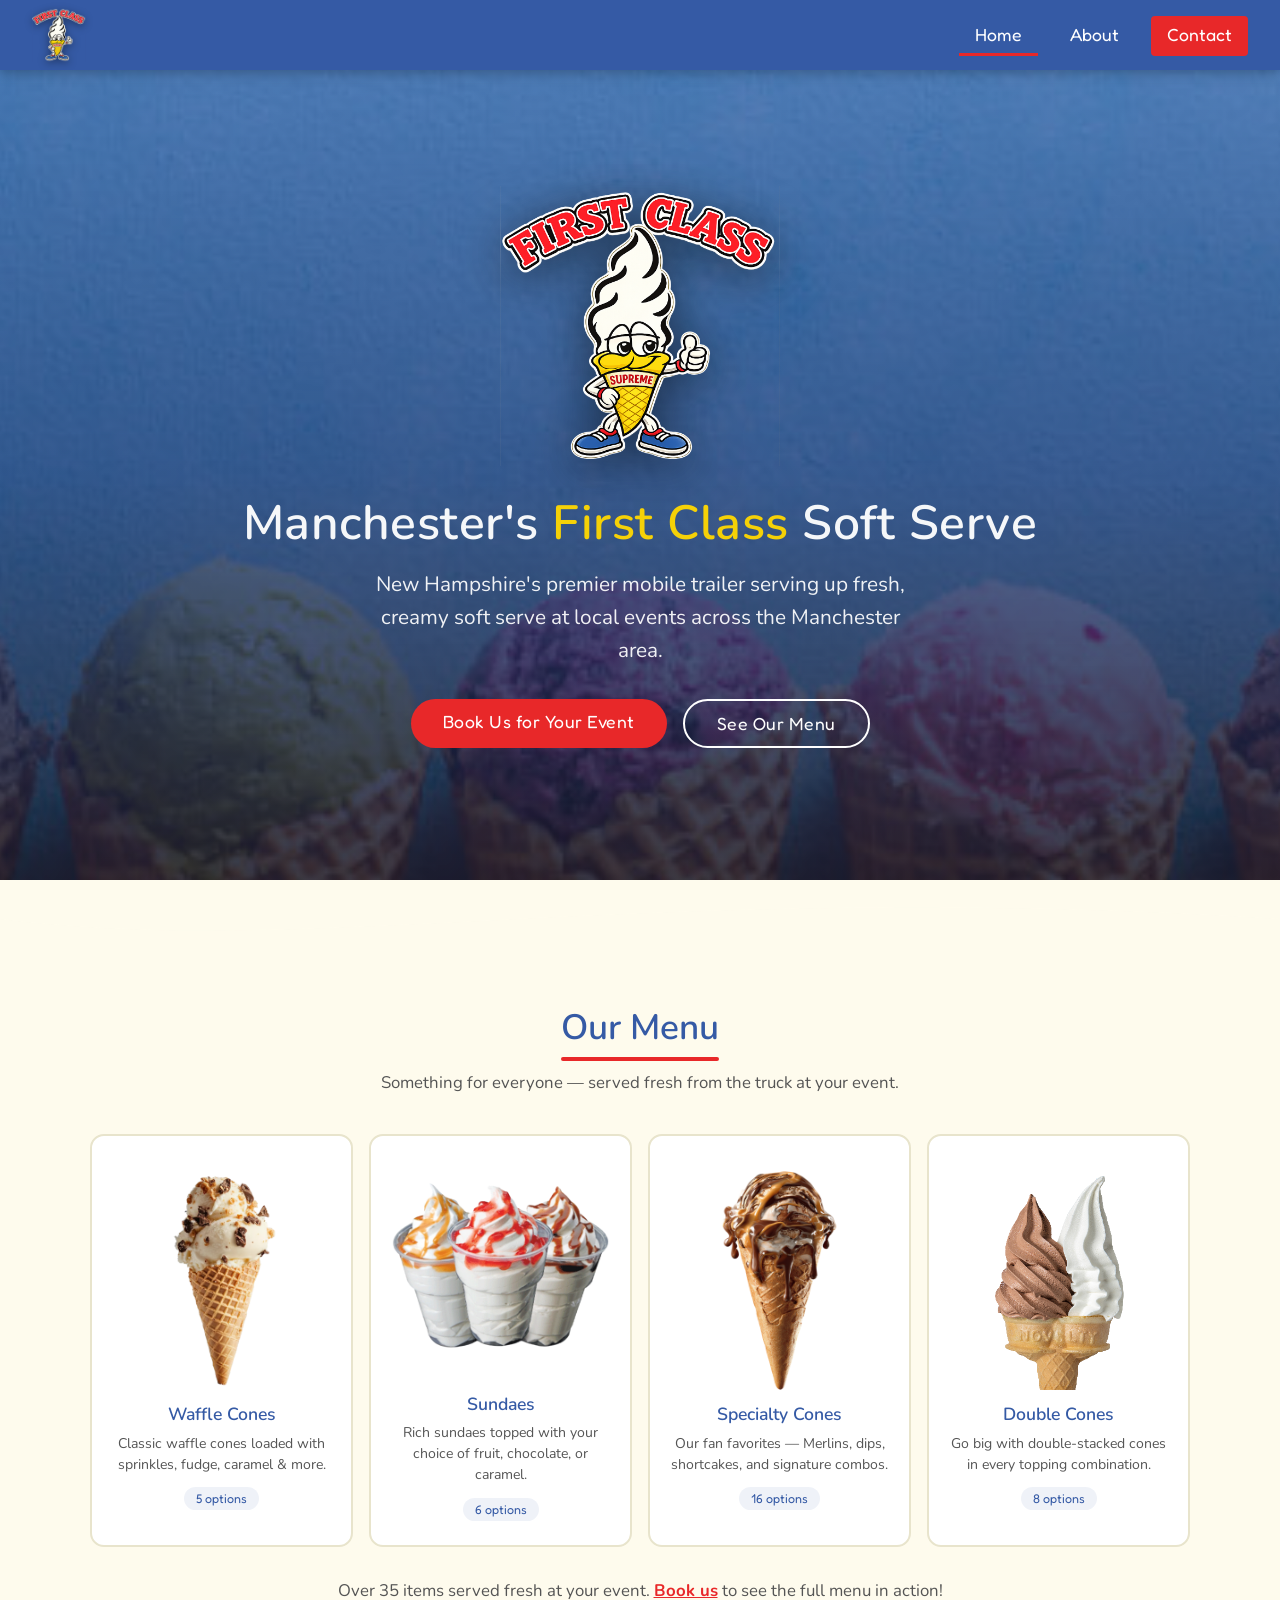
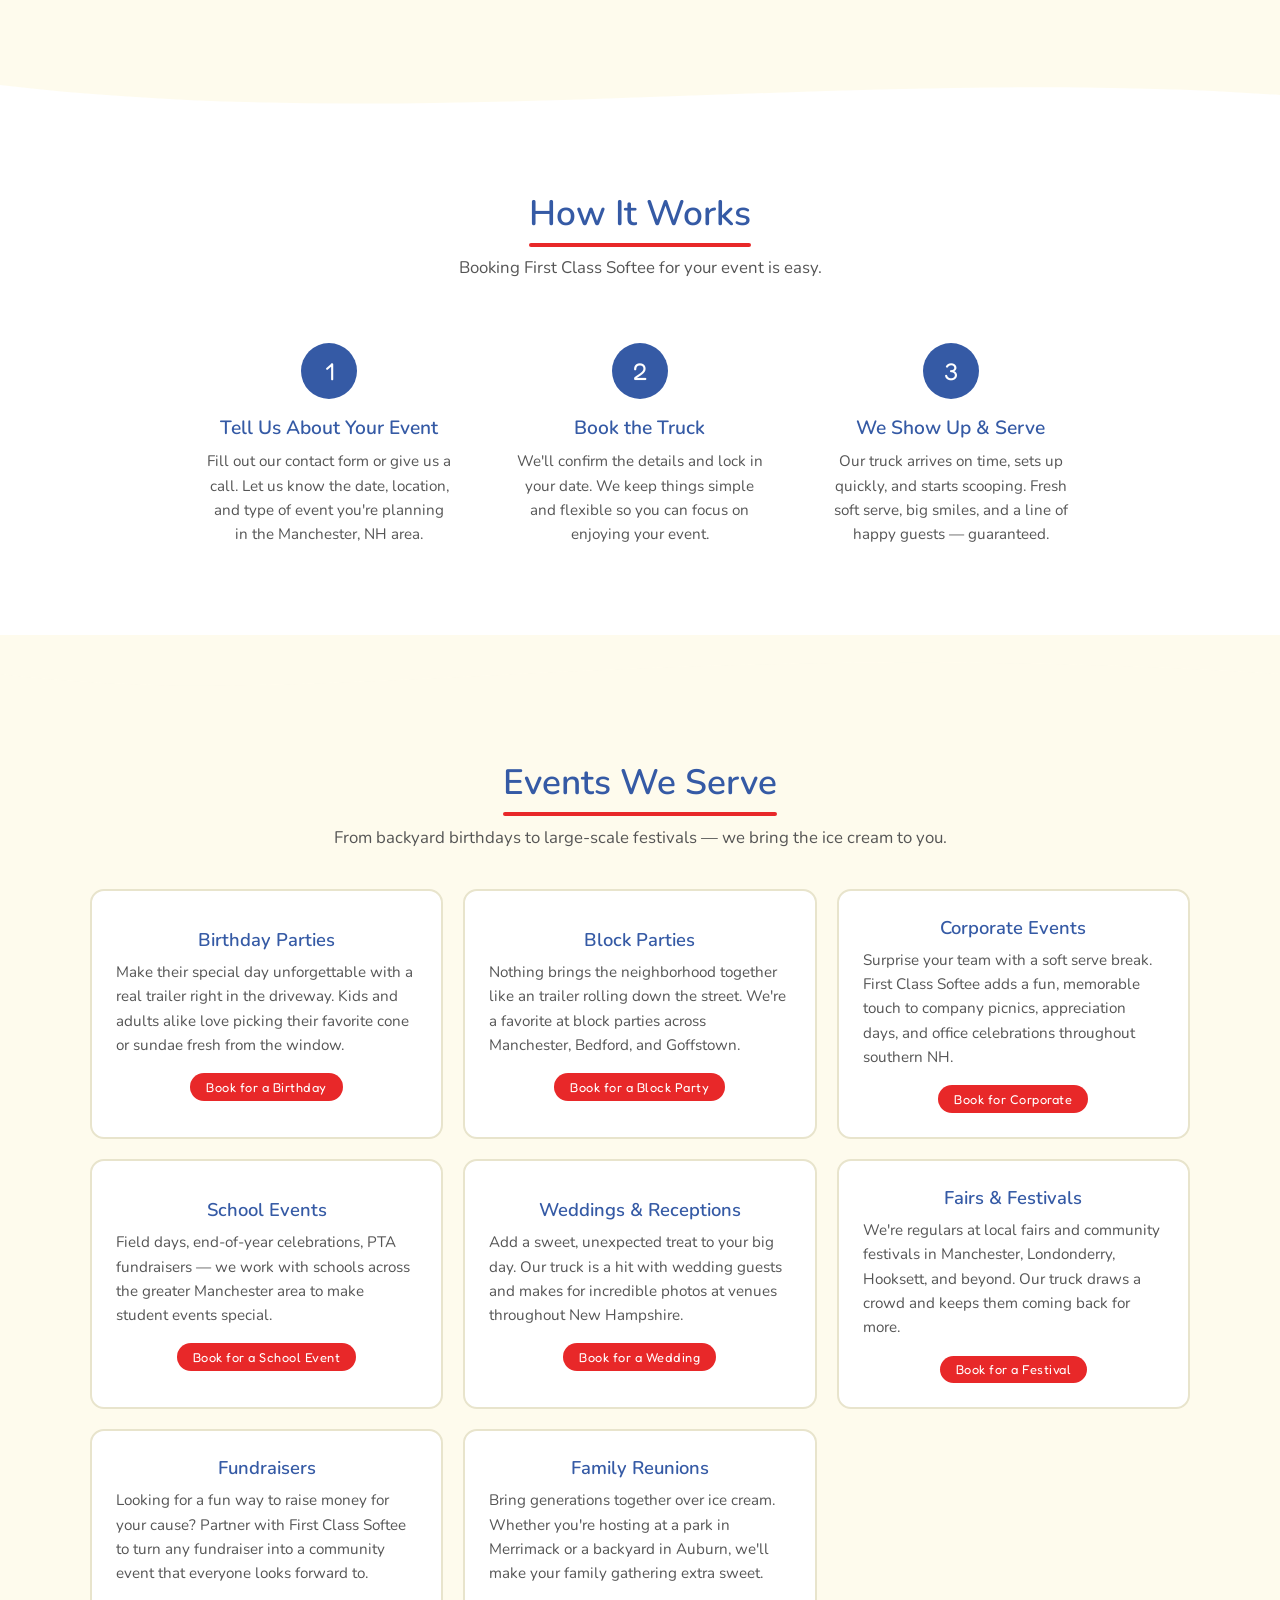
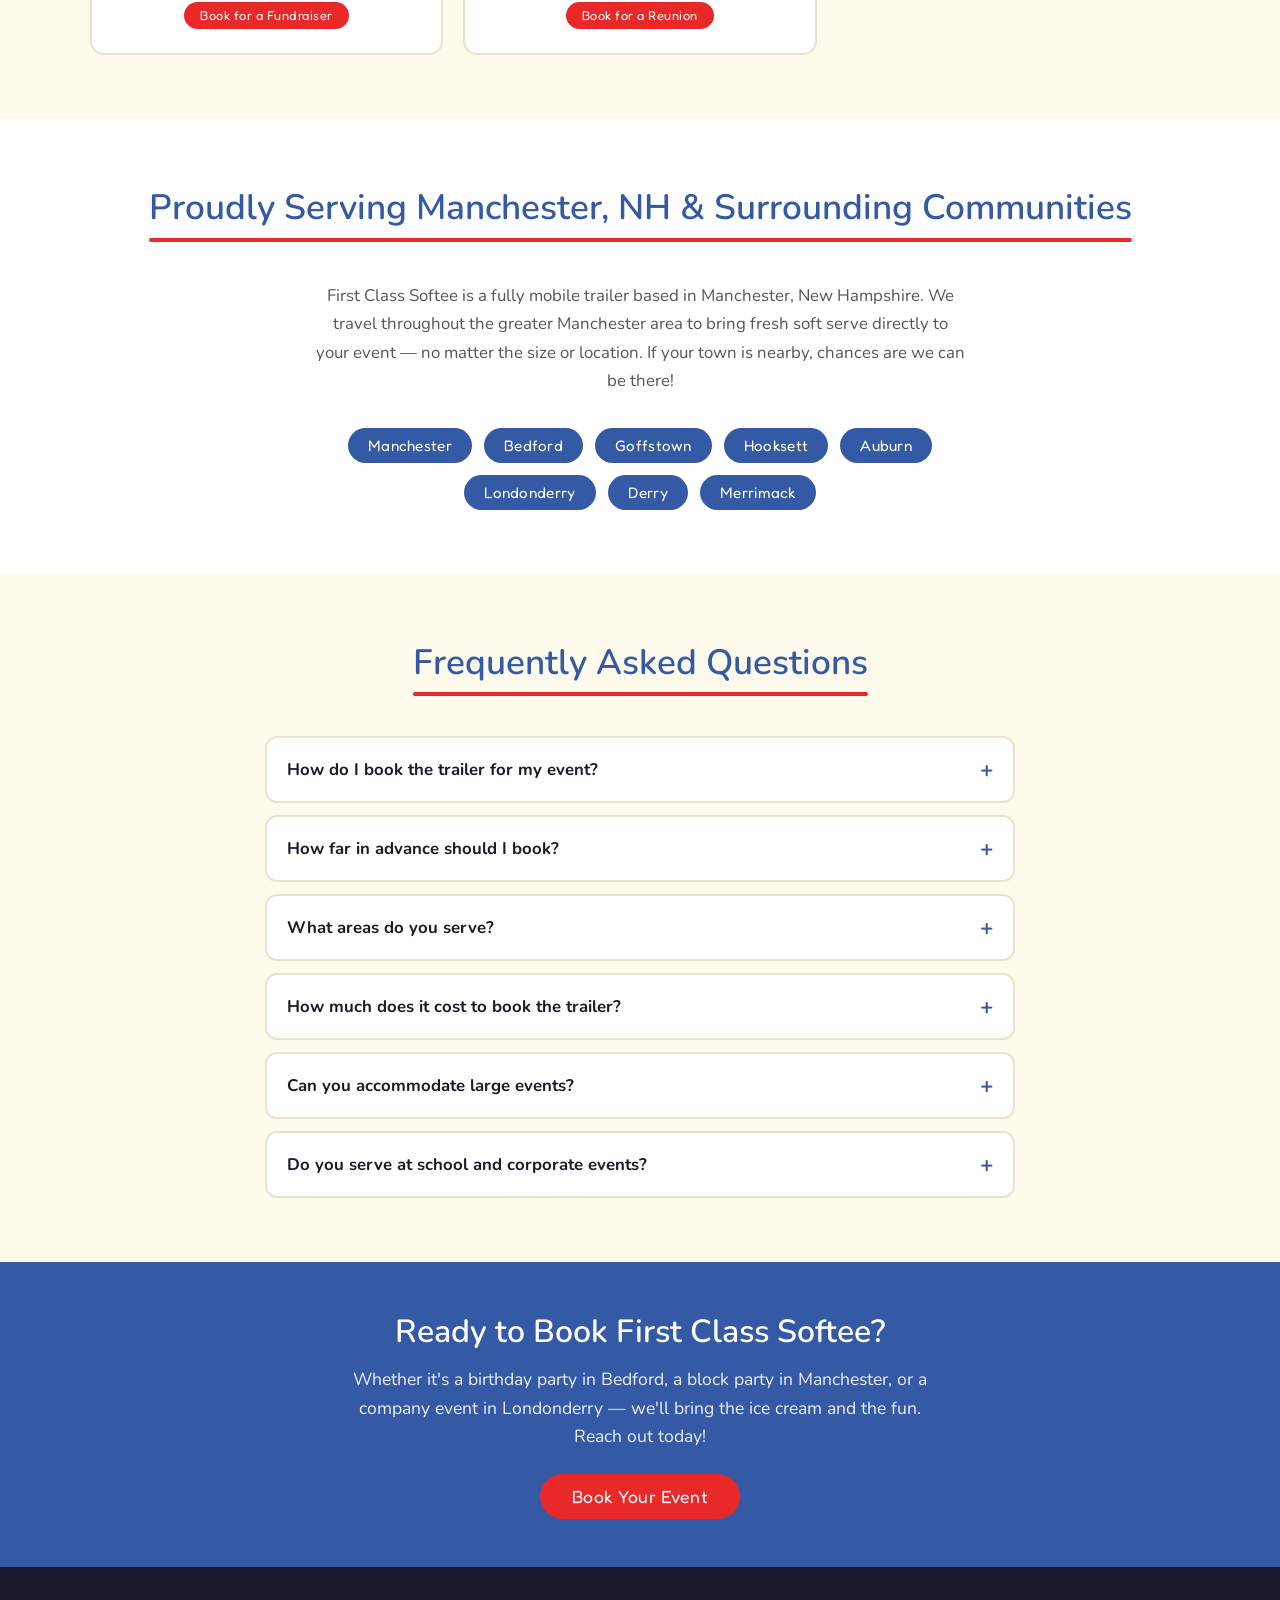
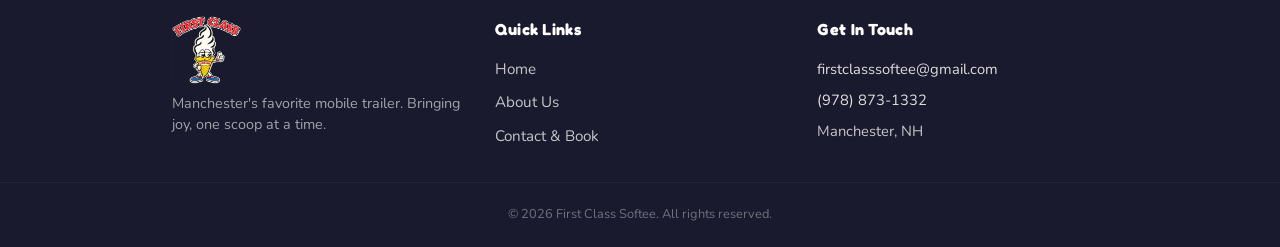
==== commit db0009b8: "trailer" ====
--- a/index.html
+++ b/index.html
@@ -3,13 +3,13 @@
 <head>
   <meta charset="UTF-8" />
   <meta name="viewport" content="width=device-width, initial-scale=1.0" />
-  <title>First Class Softee | Ice Cream Truck for Events &mdash; Manchester, NH &amp; Surrounding Areas</title>
+  <title>First Class Softee | Trailer for Events &mdash; Manchester, NH &amp; Surrounding Areas</title>
   <link rel="icon" type="image/png" href="UpdatedLogo.png" />
-  <meta name="description" content="Book First Class Softee — Manchester NH's favorite mobile soft serve ice cream truck for birthday parties, weddings, corporate events &amp; more. Serving Manchester, Bedford, Londonderry, Hooksett, Goffstown &amp; surrounding NH communities." />
+  <meta name="description" content="Book First Class Softee — Manchester NH's favorite mobile soft serve trailer for birthday parties, weddings, corporate events &amp; more. Serving Manchester, Bedford, Londonderry, Hooksett, Goffstown &amp; surrounding NH communities." />
 
   <!-- Open Graph -->
-  <meta property="og:title" content="First Class Softee | Local Ice Cream Truck — Manchester, NH" />
-  <meta property="og:description" content="New Hampshire's premier mobile ice cream truck. Book us for birthdays, block parties, weddings, corporate events &amp; more across the greater Manchester area." />
+  <meta property="og:title" content="First Class Softee | Local Trailer — Manchester, NH" />
+  <meta property="og:description" content="New Hampshire's premier mobile trailer. Book us for birthdays, block parties, weddings, corporate events &amp; more across the greater Manchester area." />
   <meta property="og:image" content="UpdatedLogo.png" />
   <meta property="og:type" content="website" />
 
@@ -19,7 +19,7 @@
     "@context": "https://schema.org",
     "@type": "FoodEstablishment",
     "name": "First Class Softee",
-    "description": "Mobile soft serve ice cream truck serving Manchester, NH and surrounding communities. Available for birthday parties, block parties, corporate events, weddings, school functions, fairs, and festivals.",
+    "description": "Mobile soft serve trailer serving Manchester, NH and surrounding communities. Available for birthday parties, block parties, corporate events, weddings, school functions, fairs, and festivals.",
     "telephone": "+1-978-873-1332",
     "email": "firstclasssoftee@gmail.com",
     "url": "https://localsoftee.com",
@@ -70,7 +70,7 @@
     <div class="hero-overlay"></div>
     <img class="hero-logo" src="UpdatedLogo.png" alt="First Class Softee Mascot" />
     <h1>Manchester's <span>First Class</span> Soft Serve</h1>
-    <p>New Hampshire's premier mobile ice cream truck serving up fresh, creamy soft serve at local events across the Manchester area.</p>
+    <p>New Hampshire's premier mobile trailer serving up fresh, creamy soft serve at local events across the Manchester area.</p>
     <div class="hero-buttons">
       <a href="contact.html" class="btn btn-red">Book Us for Your Event</a>
       <a href="#menu" class="btn btn-outline">See Our Menu</a>
@@ -170,13 +170,13 @@
 
       <div class="event-card">
         <h3>Birthday Parties</h3>
-        <p>Make their special day unforgettable with a real ice cream truck right in the driveway. Kids and adults alike love picking their favorite cone or sundae fresh from the window.</p>
+        <p>Make their special day unforgettable with a real trailer right in the driveway. Kids and adults alike love picking their favorite cone or sundae fresh from the window.</p>
         <a href="contact.html" class="btn btn-red">Book for a Birthday</a>
       </div>
 
       <div class="event-card">
         <h3>Block Parties</h3>
-        <p>Nothing brings the neighborhood together like an ice cream truck rolling down the street. We're a favorite at block parties across Manchester, Bedford, and Goffstown.</p>
+        <p>Nothing brings the neighborhood together like an trailer rolling down the street. We're a favorite at block parties across Manchester, Bedford, and Goffstown.</p>
         <a href="contact.html" class="btn btn-red">Book for a Block Party</a>
       </div>
 
@@ -224,7 +224,7 @@
     <div class="section-title fade-in">
       <h2>Proudly Serving Manchester, NH &amp; Surrounding Communities</h2>
     </div>
-    <p>First Class Softee is a fully mobile ice cream truck based in Manchester, New Hampshire. We travel throughout the greater Manchester area to bring fresh soft serve directly to your event &mdash; no matter the size or location. If your town is nearby, chances are we can be there!</p>
+    <p>First Class Softee is a fully mobile trailer based in Manchester, New Hampshire. We travel throughout the greater Manchester area to bring fresh soft serve directly to your event &mdash; no matter the size or location. If your town is nearby, chances are we can be there!</p>
     <div class="area-badges">
       <span class="area-badge">Manchester</span>
       <span class="area-badge">Bedford</span>
@@ -245,7 +245,7 @@
     <div class="faq-list">
 
       <div class="faq-item">
-        <button class="faq-question">How do I book the ice cream truck for my event?</button>
+        <button class="faq-question">How do I book the trailer for my event?</button>
         <div class="faq-answer">
           <p>Just fill out our <a href="contact.html">contact form</a> or call us at <a href="tel:9788731332">(978) 873-1332</a>. Let us know the date, time, location, and expected number of guests, and we'll get back to you to confirm the details. It's that easy!</p>
         </div>
@@ -266,7 +266,7 @@
       </div>
 
       <div class="faq-item">
-        <button class="faq-question">How much does it cost to book the ice cream truck?</button>
+        <button class="faq-question">How much does it cost to book the trailer?</button>
         <div class="faq-answer">
           <p>Pricing depends on the type of event, number of guests, and location. Contact us with your event details and we'll provide a clear, upfront quote. We work with all kinds of budgets and event sizes.</p>
         </div>
@@ -301,7 +301,7 @@
     <div class="footer-main">
       <div class="footer-brand">
         <img src="UpdatedLogo.png" alt="First Class Softee" />
-        <p>Manchester's favorite mobile ice cream truck. Bringing joy, one scoop at a time.</p>
+        <p>Manchester's favorite mobile trailer. Bringing joy, one scoop at a time.</p>
       </div>
       <div class="footer-nav">
         <h4>Quick Links</h4>
--- a/style.css
+++ b/style.css
@@ -333,6 +333,10 @@
   padding: 1.5rem 1.25rem;
   text-align: center;
   transition: border-color 0.2s, transform 0.2s;
+  display: flex;
+  flex-direction: column;
+  align-items: center;
+  justify-content: center;
 }
 
 @media (hover: hover) {
@@ -603,6 +607,10 @@
   padding: 1.25rem 1rem;
   text-align: center;
   transition: border-color 0.2s;
+  display: flex;
+  flex-direction: column;
+  align-items: center;
+  justify-content: center;
 }
 
 .info-card:hover {
@@ -806,6 +814,10 @@
   border-radius: 14px;
   padding: 1.5rem;
   transition: border-color 0.2s, transform 0.2s;
+  display: flex;
+  flex-direction: column;
+  align-items: center;
+  justify-content: center;
 }
 
 @media (hover: hover) {
@@ -970,6 +982,10 @@
   padding: 1.5rem;
   text-align: center;
   transition: border-color 0.2s;
+  display: flex;
+  flex-direction: column;
+  align-items: center;
+  justify-content: center;
 }
 
 .value-card:hover {
@@ -1161,12 +1177,26 @@
     border-bottom-color: transparent;
   }
 
+  .nav-links li:last-child {
+    display: flex;
+    justify-content: center;
+    padding: 0.5rem 1.5rem;
+  }
+
+  .nav-links a.nav-contact {
+    display: inline-flex;
+    width: auto;
+    background: var(--red);
+    border-radius: 4px;
+    padding: 0.5rem 1.5rem;
+  }
+
   .hero { min-height: 70vh; padding: 3.5rem 1.5rem 4rem; }
 
   .contact-layout { grid-template-columns: 1fr; }
   .contact-sidebar {
     display: grid;
-    grid-template-columns: repeat(3, 1fr);
+    grid-template-columns: 1fr;
     gap: 1rem;
   }
 
@@ -1227,10 +1257,6 @@
     text-align: center;
   }
 
-  .contact-sidebar {
-    grid-template-columns: 1fr;
-  }
-
   .page-hero {
     min-height: auto;
     padding: 2.5rem 1rem 3rem;
